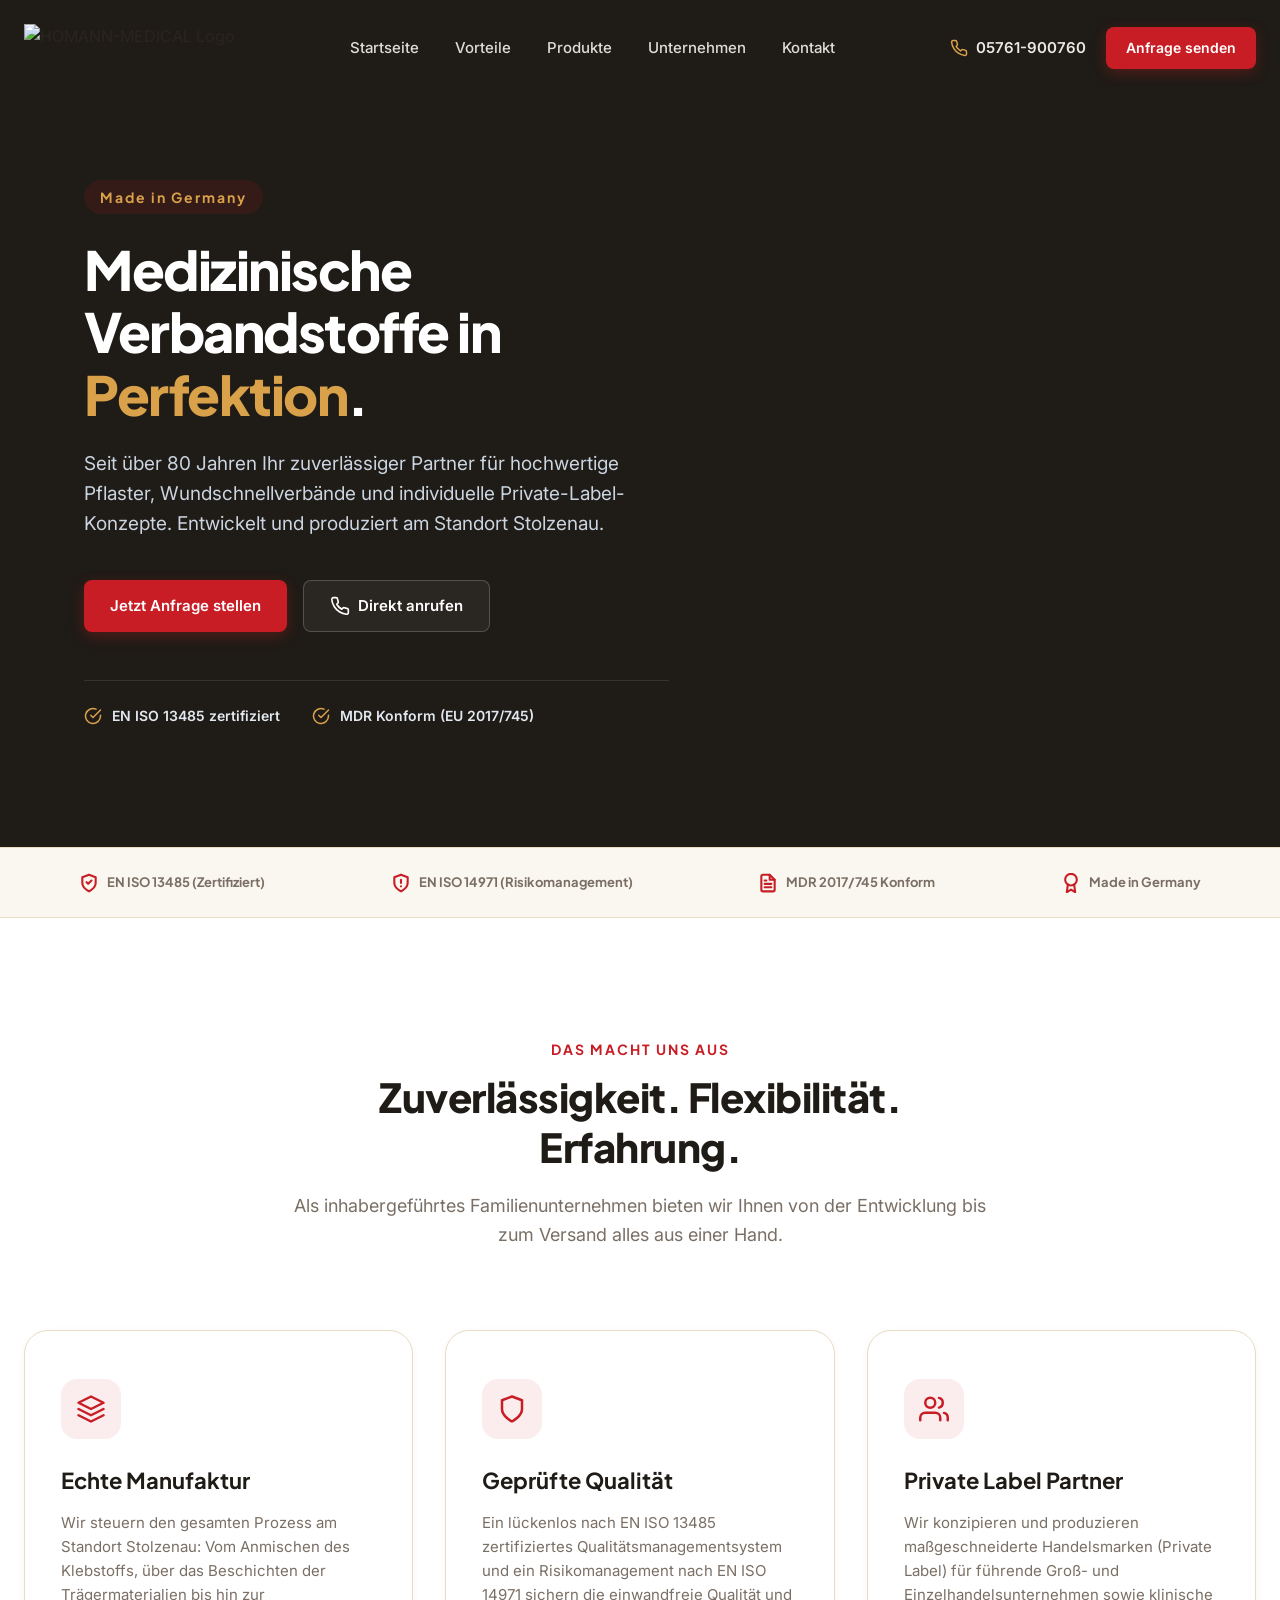
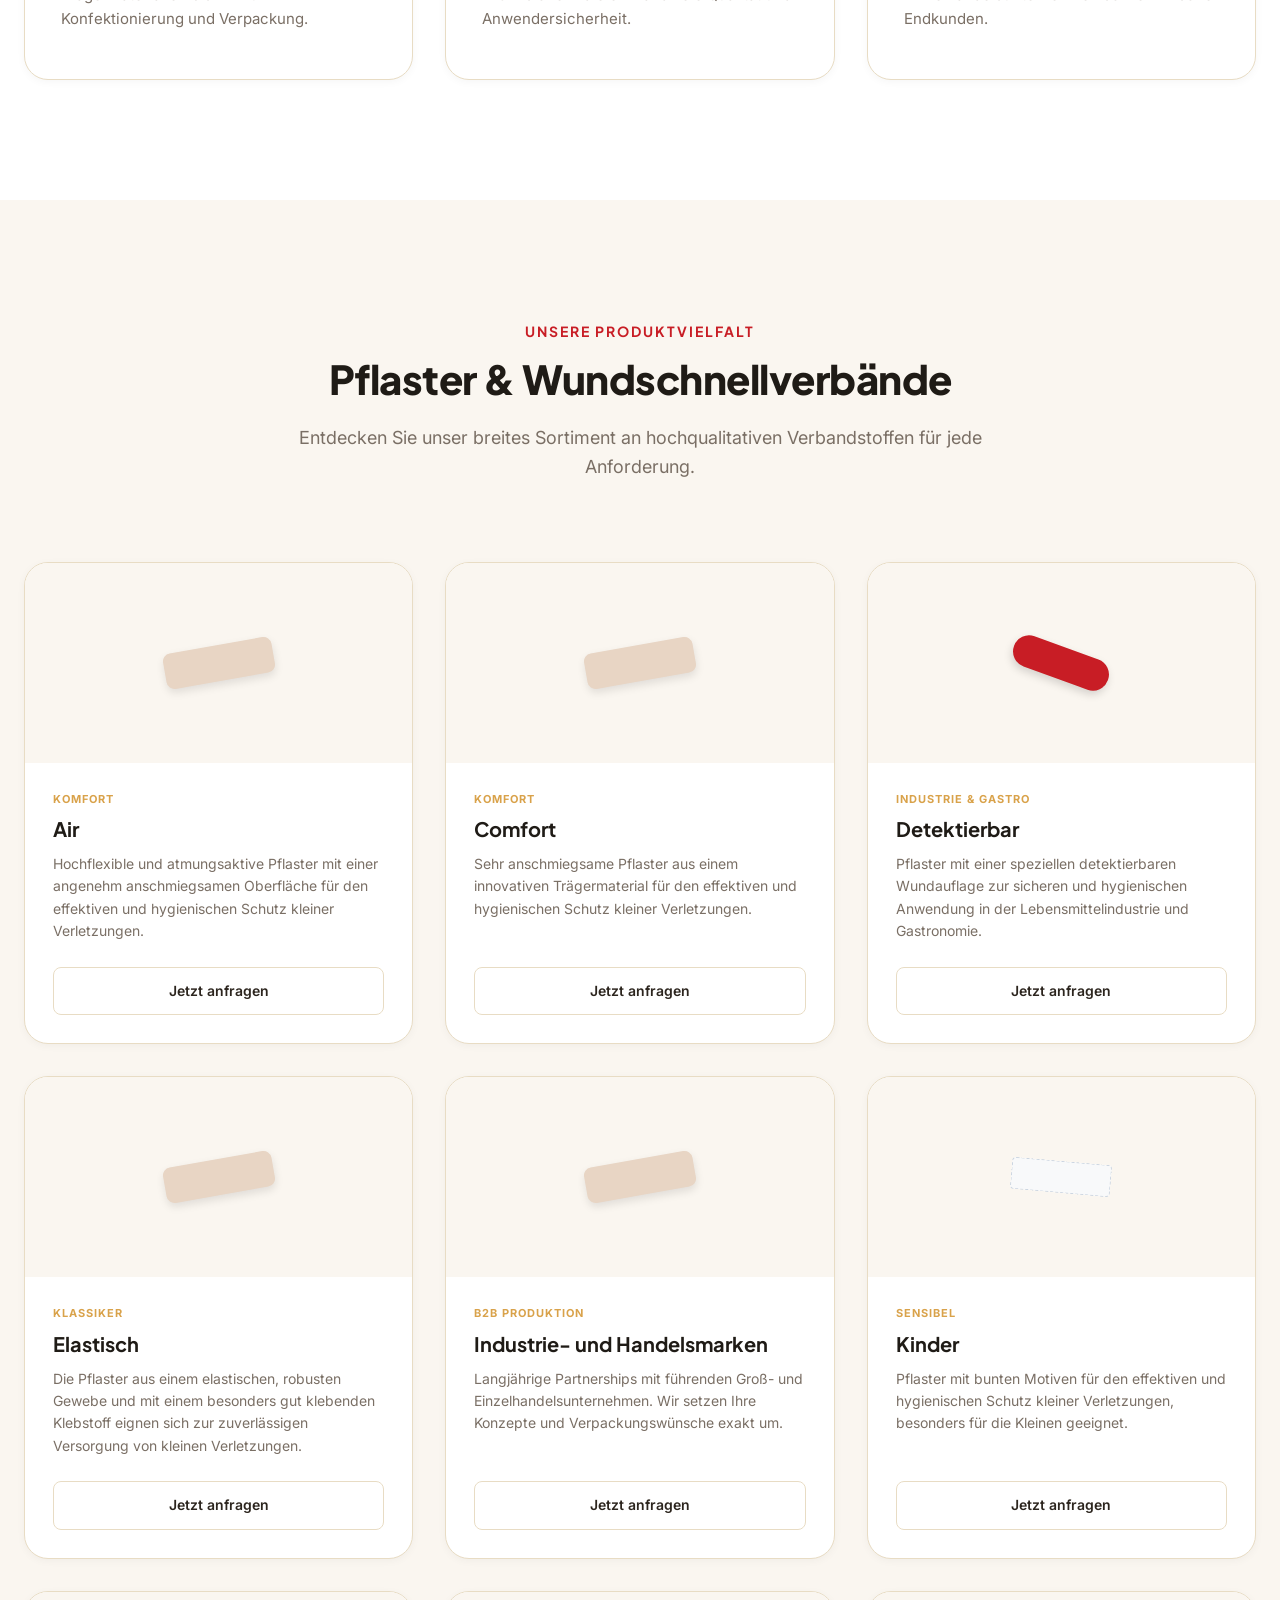
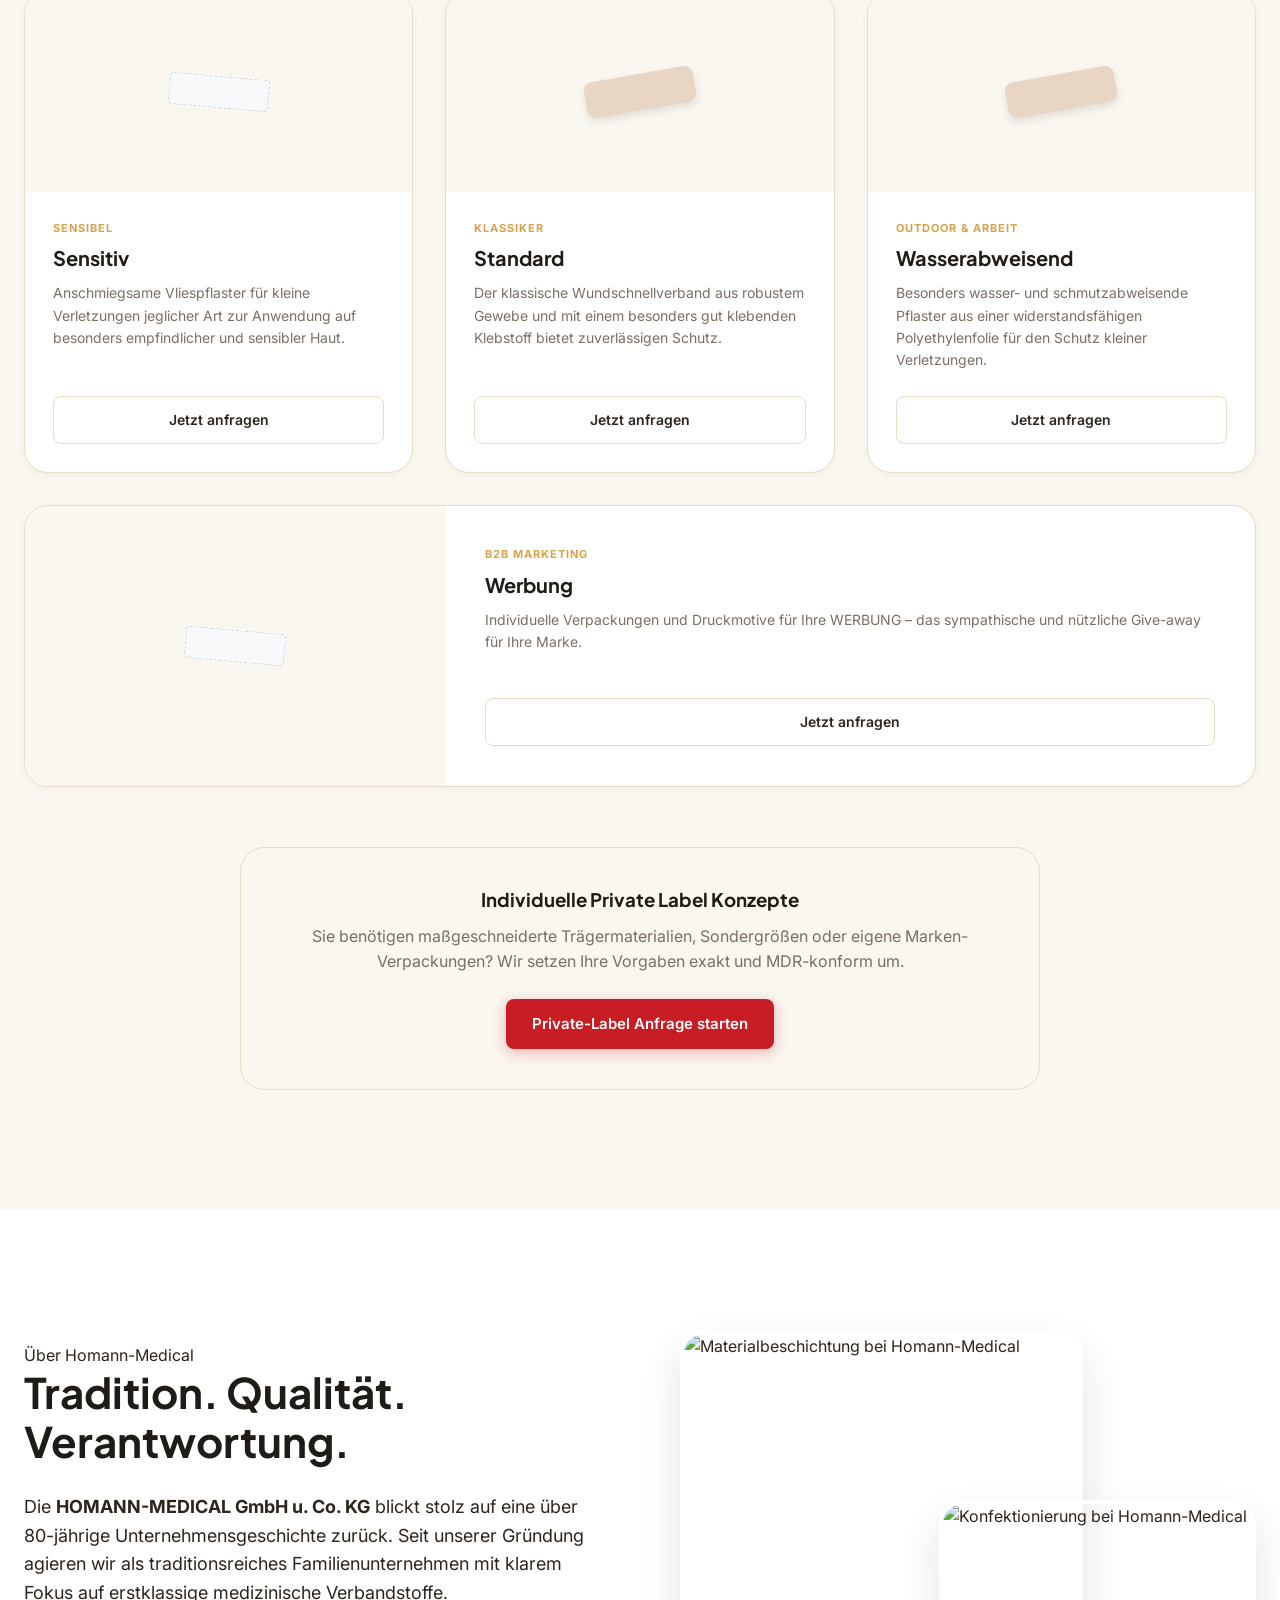
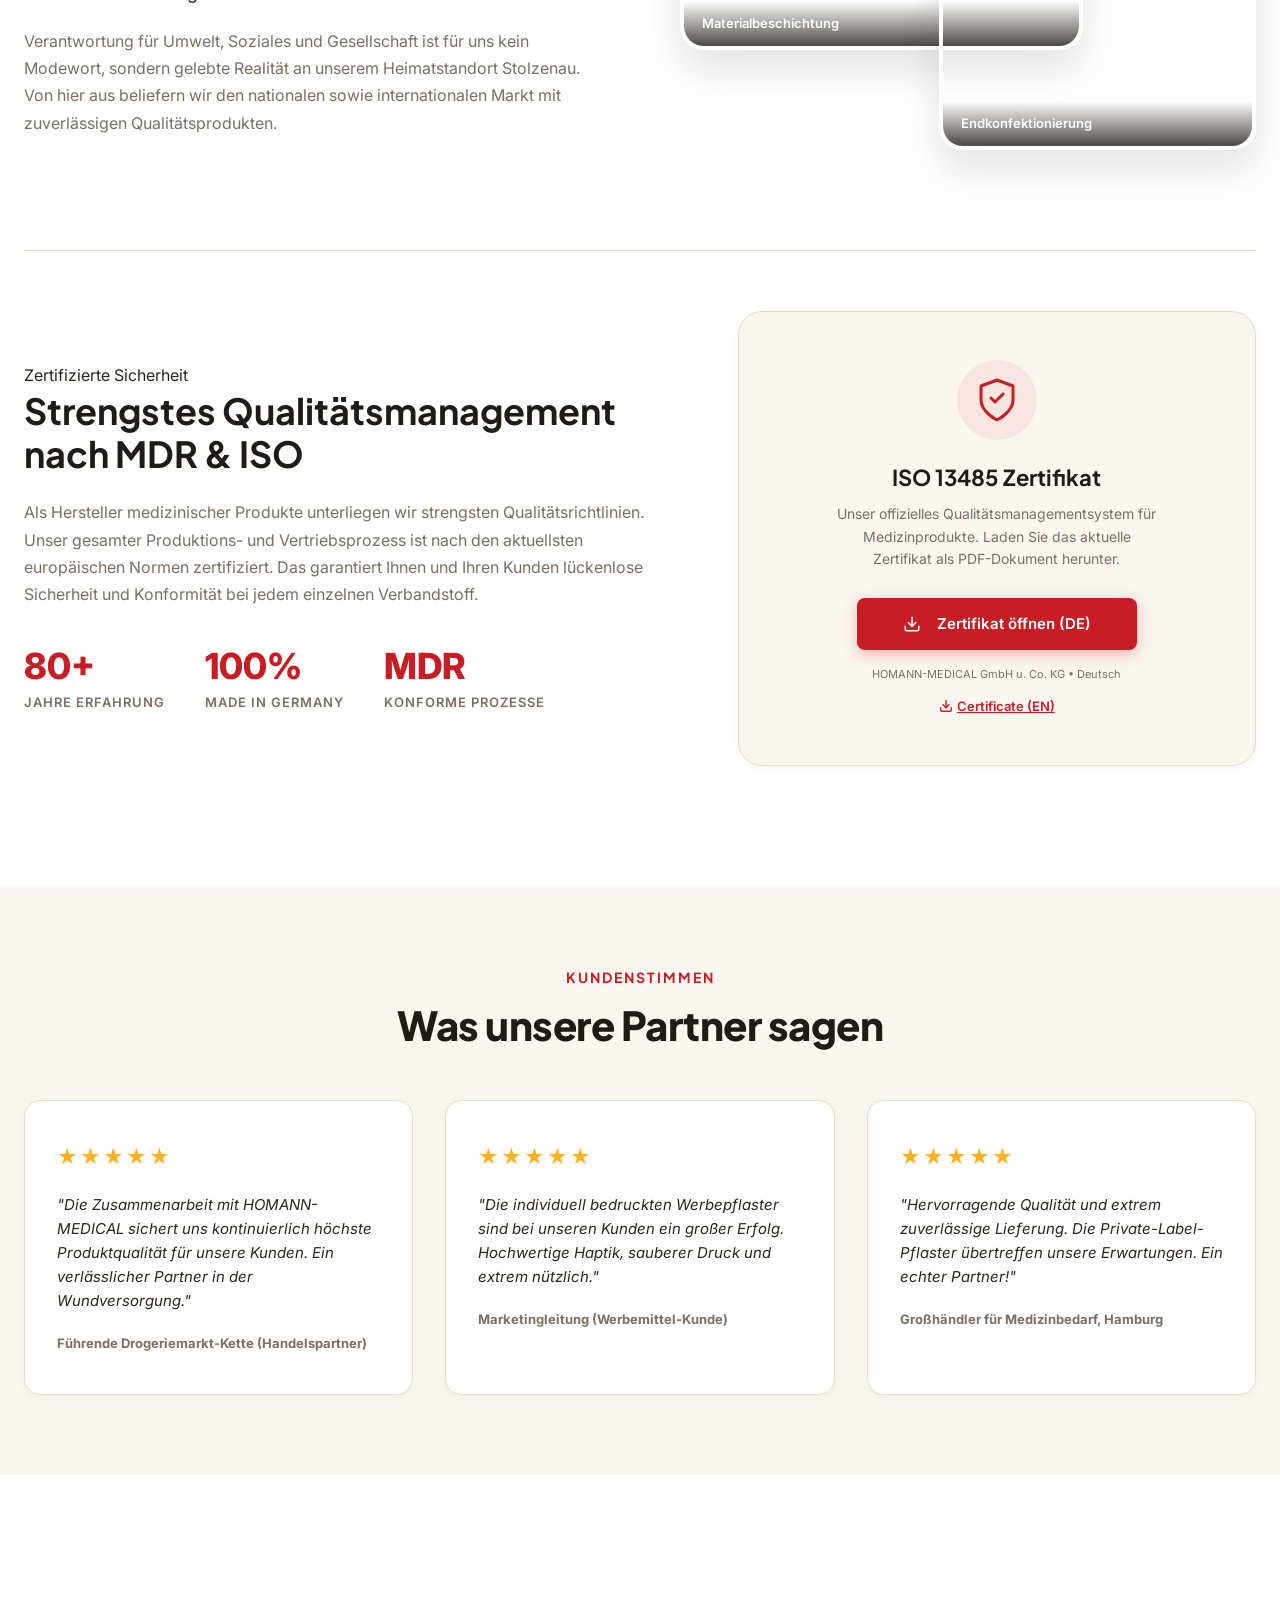
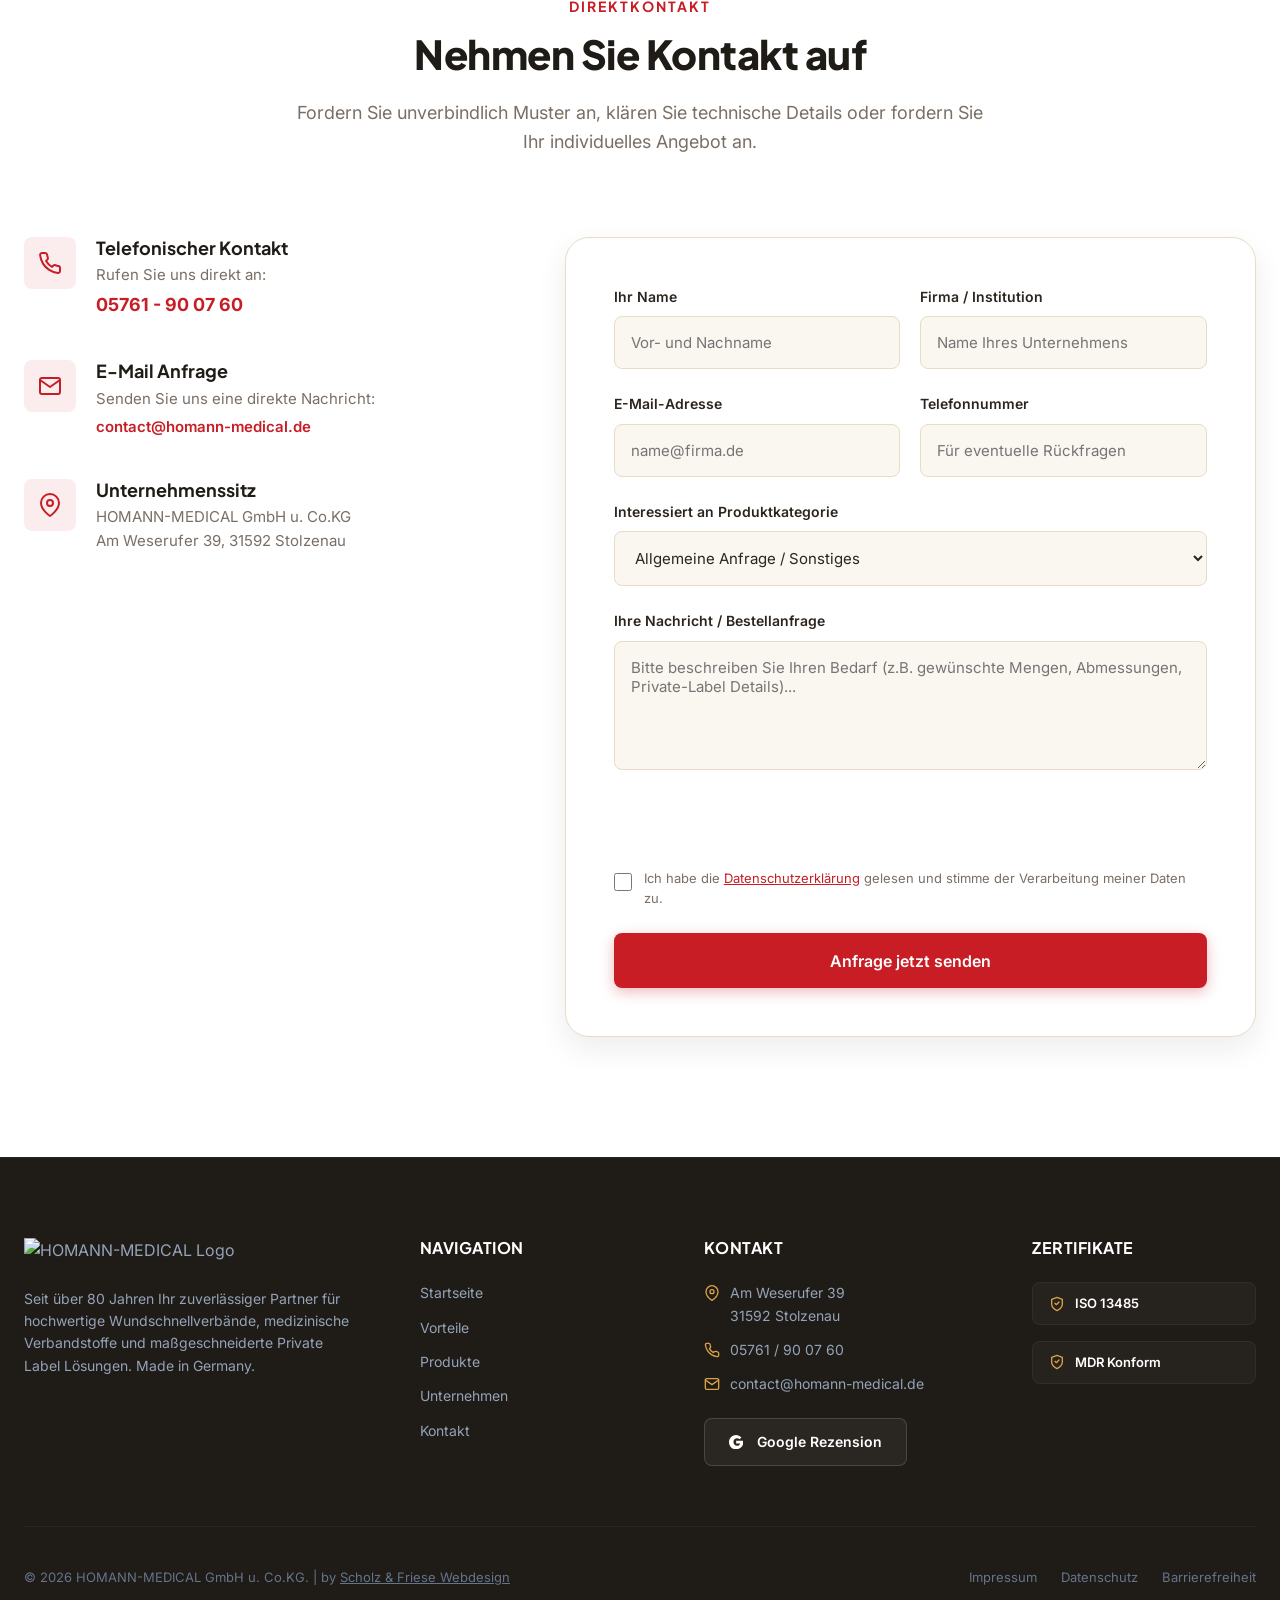
==== index.html @ 785479e6 "feat: update ISO 13485 certificate download links for DE and EN" ====
<!DOCTYPE html>
<html lang="de">
<head>
  <meta charset="UTF-8">
  <meta name="viewport" content="width=device-width, initial-scale=1.0">
  
  <!-- SEO Meta Tags -->
  <title>Homann-Medical | Premium Pflaster-Hersteller &amp; Private Label Lösungen</title>
  <meta name="description" content="HOMANN-MEDICAL ist Ihr zuverlässiger deutscher Partner für hochwertige Wundschnellverbände, Pflaster und medizinische Verbandstoffe. Seit über 80 Jahren Marktführer für Industrie, Handel und Private Label Lösungen. Made in Germany.">
  <meta name="robots" content="index, follow">
  <link rel="canonical" href="https://homan-madical.pages.dev/">
  
  <!-- Open Graph / Facebook -->
  <meta property="og:type" content="website">
  <meta property="og:url" content="https://homan-madical.pages.dev/">
  <meta property="og:title" content="Homann-Medical | Premium Pflaster-Hersteller &amp; Private Label">
  <meta property="og:description" content="Seit über 80 Jahren Ihr deutscher Partner für hochwertige Pflaster, Wundschnellverbände und maßgeschneiderte Private Label Lösungen.">
  <meta property="og:image" content="https://pub-b33108412309406a9a941ddc51e9a5b9.r2.dev/Homan-madical/logo%20(1)_ergebnis.webp">

  <!-- Twitter -->
  <meta name="twitter:card" content="summary_large_image">
  <meta name="twitter:url" content="https://homan-madical.pages.dev/">
  <meta name="twitter:title" content="Homann-Medical | Premium Pflaster-Hersteller &amp; Private Label">
  <meta name="twitter:description" content="Seit über 80 Jahren Ihr deutscher Partner für hochwertige Pflaster, Wundschnellverbände und maßgeschneiderte Private Label Lösungen.">
  <meta name="twitter:image" content="https://pub-b33108412309406a9a941ddc51e9a5b9.r2.dev/Homan-madical/logo%20(1)_ergebnis.webp">

  <!-- Favicon -->
  <link rel="icon" href="https://pub-b33108412309406a9a941ddc51e9a5b9.r2.dev/Homan-madical/logo%20(1)_ergebnis.webp" type="image/webp">
  
  <link rel="stylesheet" href="styles.css">
  <!-- Tracking, SEO & Cookie Banner -->
  <script src="https://autumn-flower-76fa.friese-scholz.workers.dev/embed.js" data-tenant-id="homann-medical-07d6908f" defer></script>
  <!-- Cloudflare Turnstile -->
  <script src="https://challenges.cloudflare.com/turnstile/v0/api.js" async defer></script>
</head>
<body>

  <!-- Sticky Glassmorphism Header -->
  <header class="header" id="header">
    <div class="container header-container">
      <a href="#" class="logo-link">
        <img src="https://pub-b33108412309406a9a941ddc51e9a5b9.r2.dev/Homan-madical/logo%20(1)_ergebnis.webp" alt="HOMANN-MEDICAL Logo" class="logo-img">
      </a>
      
      <nav class="nav">
        <div class="nav-mobile-header">
          <img src="https://pub-b33108412309406a9a941ddc51e9a5b9.r2.dev/Homan-madical/logo%20(1)_ergebnis.webp" alt="HOMANN-MEDICAL Logo" class="nav-mobile-logo">
          <button class="nav-mobile-close" id="nav-mobile-close" aria-label="Menü schließen">
            <svg fill="none" stroke="currentColor" stroke-linecap="round" stroke-linejoin="round" stroke-width="2" viewBox="0 0 24 24" width="24" height="24">
              <line x1="18" y1="6" x2="6" y2="18"/>
              <line x1="6" y1="6" x2="18" y2="18"/>
            </svg>
          </button>
        </div>
        <ul class="nav-list">
          <li><a href="#hero" class="nav-link">Startseite</a></li>
          <li><a href="#strengths" class="nav-link">Vorteile</a></li>
          <li><a href="#products" class="nav-link">Produkte</a></li>
          <li><a href="#company" class="nav-link">Unternehmen</a></li>
          <li><a href="#contact" class="nav-link">Kontakt</a></li>
        </ul>
        <div class="nav-mobile-footer">
          <a href="tel:05761900760" class="nav-mobile-phone">
            <svg fill="none" stroke="currentColor" stroke-linecap="round" stroke-linejoin="round" stroke-width="2" viewBox="0 0 24 24" width="16" height="16">
              <path d="M22 16.92v3a2 2 0 0 1-2.18 2 19.79 19.79 0 0 1-8.63-3.07 19.5 19.5 0 0 1-6-6 19.79 19.79 0 0 1-3.07-8.67A2 2 0 0 1 4.11 2h3a2 2 0 0 1 2 1.72 12.84 12.84 0 0 0 .7 2.81 2 2 0 0 1-.45 2.11L8.09 9.91a16 16 0 0 0 6 6l1.27-1.27a2 2 0 0 1 2.11-.45 12.84 12.84 0 0 0 2.81.7A2 2 0 0 1 22 16.92z"/>
            </svg>
            05761 / 90 07 60
          </a>
          <p class="nav-mobile-copyright">© 2026 Homann-Medical</p>
        </div>
      </nav>
      <div class="nav-overlay" id="nav-overlay"></div>
      
      <div class="header-cta">
        <a href="tel:05761900760" class="phone-link">
          <svg fill="none" stroke="currentColor" stroke-linecap="round" stroke-linejoin="round" stroke-width="2" viewBox="0 0 24 24" width="24" height="24">
            <path d="M22 16.92v3a2 2 0 0 1-2.18 2 19.79 19.79 0 0 1-8.63-3.07 19.5 19.5 0 0 1-6-6 19.79 19.79 0 0 1-3.07-8.67A2 2 0 0 1 4.11 2h3a2 2 0 0 1 2 1.72 12.84 12.84 0 0 0 .7 2.81 2 2 0 0 1-.45 2.11L8.09 9.91a16 16 0 0 0 6 6l1.27-1.27a2 2 0 0 1 2.11-.45 12.84 12.84 0 0 0 2.81.7A2 2 0 0 1 22 16.92z"/>
          </svg>
          05761-900760
        </a>
        <a href="#contact" class="btn btn-primary" style="padding: 10px 20px; font-size: 14px; border-radius: 8px;">Anfrage senden</a>
      </div>
      
      <button class="nav-toggle" id="nav-toggle" aria-label="Menü öffnen">
        <span></span>
        <span></span>
        <span></span>
      </button>
    </div>
  </header>

  <!-- Hero Section -->
  <section class="hero" id="hero">
    <!-- Background Slideshow of Products -->
    <div class="hero-slideshow">
      <div class="slide active" style="background-image: url('https://pub-b33108412309406a9a941ddc51e9a5b9.r2.dev/Homan-madical/standard_ergebnis.webp');"></div>
      <div class="slide" style="background-image: url('https://pub-b33108412309406a9a941ddc51e9a5b9.r2.dev/Homan-madical/air_links_ergebnis.webp');"></div>
      <div class="slide" style="background-image: url('https://pub-b33108412309406a9a941ddc51e9a5b9.r2.dev/Homan-madical/comfort_ergebnis.webp');"></div>
      <div class="slide" style="background-image: url('https://pub-b33108412309406a9a941ddc51e9a5b9.r2.dev/Homan-madical/detektierbar_links_ergebnis.webp');"></div>
      <div class="hero-overlay"></div>
    </div>
    
    <div class="container hero-grid">
      <div class="hero-content reveal">
        <span class="eyebrow">Made in Germany</span>
        <h1>Medizinische Verbandstoffe in <span>Perfektion</span>.</h1>
        <p>Seit über 80 Jahren Ihr zuverlässiger Partner für hochwertige Pflaster, Wundschnellverbände und individuelle Private-Label-Konzepte. Entwickelt und produziert am Standort Stolzenau.</p>
        <div class="hero-ctas">
          <a href="#contact" class="btn btn-primary">Jetzt Anfrage stellen</a>
          <a href="tel:05761900760" class="btn btn-secondary">
            <svg fill="none" stroke="currentColor" stroke-linecap="round" stroke-linejoin="round" stroke-width="2" viewBox="0 0 24 24" width="20" height="20">
              <path d="M22 16.92v3a2 2 0 0 1-2.18 2 19.79 19.79 0 0 1-8.63-3.07 19.5 19.5 0 0 1-6-6 19.79 19.79 0 0 1-3.07-8.67A2 2 0 0 1 4.11 2h3a2 2 0 0 1 2 1.72 12.84 12.84 0 0 0 .7 2.81 2 2 0 0 1-.45 2.11L8.09 9.91a16 16 0 0 0 6 6l1.27-1.27a2 2 0 0 1 2.11-.45 12.84 12.84 0 0 0 2.81.7A2 2 0 0 1 22 16.92z"/>
            </svg>
            Direkt anrufen
          </a>
        </div>
        <div class="hero-trust-indicators">
          <div class="hero-trust-item">
            <svg fill="none" stroke="currentColor" stroke-linecap="round" stroke-linejoin="round" stroke-width="2" viewBox="0 0 24 24" width="18" height="18">
              <path d="M22 11.08V12a10 10 0 1 1-5.93-9.14"/>
              <path d="M22 4L12 14.01l-3-3"/>
            </svg>
            EN ISO 13485 zertifiziert
          </div>
          <div class="hero-trust-item">
            <svg fill="none" stroke="currentColor" stroke-linecap="round" stroke-linejoin="round" stroke-width="2" viewBox="0 0 24 24" width="18" height="18">
              <path d="M22 11.08V12a10 10 0 1 1-5.93-9.14"/>
              <path d="M22 4L12 14.01l-3-3"/>
            </svg>
            MDR Konform (EU 2017/745)
          </div>
        </div>
      </div>
    </div>
  </section>

  <!-- Trust Bar -->
  <section class="trustbar">
    <div class="container trustbar-container">
      <div class="trust-logo">
        <!-- Shield Check Icon -->
        <svg fill="none" stroke="currentColor" stroke-linecap="round" stroke-linejoin="round" stroke-width="2.5" viewBox="0 0 24 24" width="20" height="20">
          <path d="M12 22s8-4 8-10V5l-8-3-8 3v7c0 6 8 10 8 10z"/>
          <path d="m9 11 2 2 4-4"/>
        </svg>
        EN ISO 13485 (Zertifiziert)
      </div>
      <div class="trust-logo">
        <!-- Shield Alert Icon -->
        <svg fill="none" stroke="currentColor" stroke-linecap="round" stroke-linejoin="round" stroke-width="2.5" viewBox="0 0 24 24" width="20" height="20">
          <path d="M12 22s8-4 8-10V5l-8-3-8 3v7c0 6 8 10 8 10z"/>
          <line x1="12" y1="8" x2="12" y2="12"/>
          <line x1="12" y1="16" x2="12.01" y2="16"/>
        </svg>
        EN ISO 14971 (Risikomanagement)
      </div>
      <div class="trust-logo">
        <!-- File Text Icon -->
        <svg fill="none" stroke="currentColor" stroke-linecap="round" stroke-linejoin="round" stroke-width="2.5" viewBox="0 0 24 24" width="20" height="20">
          <path d="M14 2H6a2 2 0 0 0-2 2v16a2 2 0 0 0 2 2h12a2 2 0 0 0 2-2V8z"/>
          <polyline points="14 2 14 8 20 8"/>
          <line x1="16" y1="13" x2="8" y2="13"/>
          <line x1="16" y1="17" x2="8" y2="17"/>
          <polyline points="10 9 9 9 8 9"/>
        </svg>
        MDR 2017/745 Konform
      </div>
      <div class="trust-logo">
        <!-- Award Badge Icon -->
        <svg fill="none" stroke="currentColor" stroke-linecap="round" stroke-linejoin="round" stroke-width="2.5" viewBox="0 0 24 24" width="20" height="20">
          <circle cx="12" cy="8" r="7"/>
          <polyline points="8.21 13.89 7 23 12 20 17 23 15.79 13.88"/>
        </svg>
        Made in Germany
      </div>
    </div>
  </section>

  <!-- Key Strengths Section -->
  <section class="section" id="strengths">
    <div class="container">
      <div class="section-header reveal">
        <span class="eyebrow">Das macht uns aus</span>
        <h2>Zuverlässigkeit. Flexibilität. Erfahrung.</h2>
        <p>Als inhabergeführtes Familienunternehmen bieten wir Ihnen von der Entwicklung bis zum Versand alles aus einer Hand.</p>
      </div>
      
      <div class="strengths-grid">
        <!-- Card 1 -->
        <div class="strength-card reveal">
          <div class="strength-icon">
            <svg fill="none" stroke="currentColor" stroke-linecap="round" stroke-linejoin="round" stroke-width="2" viewBox="0 0 24 24" width="24" height="24">
              <path d="M12 2L2 7l10 5 10-5-10-5zM2 17l10 5 10-5M2 12l10 5 10-5"/>
            </svg>
          </div>
          <h3>Echte Manufaktur</h3>
          <p>Wir steuern den gesamten Prozess am Standort Stolzenau: Vom Anmischen des Klebstoffs, über das Beschichten der Trägermaterialien bis hin zur Konfektionierung und Verpackung.</p>
        </div>
        
        <!-- Card 2 -->
        <div class="strength-card reveal delay-1">
          <div class="strength-icon">
            <svg fill="none" stroke="currentColor" stroke-linecap="round" stroke-linejoin="round" stroke-width="2" viewBox="0 0 24 24" width="24" height="24">
              <path d="M12 22s8-4 8-10V5l-8-3-8 3v7c0 6 8 10 8 10z"/>
            </svg>
          </div>
          <h3>Geprüfte Qualität</h3>
          <p>Ein lückenlos nach EN ISO 13485 zertifiziertes Qualitätsmanagementsystem und ein Risikomanagement nach EN ISO 14971 sichern die einwandfreie Qualität und Anwendersicherheit.</p>
        </div>
        
        <!-- Card 3 -->
        <div class="strength-card reveal delay-2">
          <div class="strength-icon">
            <svg fill="none" stroke="currentColor" stroke-linecap="round" stroke-linejoin="round" stroke-width="2" viewBox="0 0 24 24" width="24" height="24">
              <path d="M17 21v-2a4 4 0 0 0-4-4H5a4 4 0 0 0-4 4v2"/>
              <circle cx="9" cy="7" r="4"/>
              <path d="M23 21v-2a4 4 0 0 0-3-3.87M16 3.13a4 4 0 0 1 0 7.75"/>
            </svg>
          </div>
          <h3>Private Label Partner</h3>
          <p>Wir konzipieren und produzieren maßgeschneiderte Handelsmarken (Private Label) für führende Groß- und Einzelhandelsunternehmen sowie klinische Endkunden.</p>
        </div>
      </div>
    </div>
  </section>

  <!-- Products Catalog Section -->
  <section class="section section-bg-soft" id="products">
    <div class="container">
      <div class="section-header reveal">
        <span class="eyebrow">Unsere Produktvielfalt</span>
        <h2>Pflaster & Wundschnellverbände</h2>
        <p>Entdecken Sie unser breites Sortiment an hochqualitativen Verbandstoffen für jede Anforderung.</p>
      </div>
      
      <div class="products-grid">
        <!-- Product 1: Air -->
        <div class="product-card reveal">
          <div class="product-image-placeholder">
            <img src="https://pub-b33108412309406a9a941ddc51e9a5b9.r2.dev/Homan-madical/air_links_ergebnis.webp" alt="Air Pflaster" onerror="this.style.display='none'; this.nextElementSibling.style.display='block';">
            <div class="plaster-icon-standard" style="display: none;"></div>
          </div>
          <div class="product-info">
            <span class="product-tag">Komfort</span>
            <h3>Air</h3>
            <p>Hochflexible und atmungsaktive Pflaster mit einer angenehm anschmiegsamen Oberfläche für den effektiven und hygienischen Schutz kleiner Verletzungen.</p>
            <a href="#contact" class="btn btn-secondary product-inquiry-btn" data-product="Air">Jetzt anfragen</a>
          </div>
        </div>

        <!-- Product 2: Comfort -->
        <div class="product-card reveal delay-1">
          <div class="product-image-placeholder">
            <img src="https://pub-b33108412309406a9a941ddc51e9a5b9.r2.dev/Homan-madical/comfort_ergebnis.webp" alt="Comfort Pflaster" onerror="this.style.display='none'; this.nextElementSibling.style.display='block';">
            <div class="plaster-icon-standard" style="display: none;"></div>
          </div>
          <div class="product-info">
            <span class="product-tag">Komfort</span>
            <h3>Comfort</h3>
            <p>Sehr anschmiegsame Pflaster aus einem innovativen Trägermaterial für den effektiven und hygienischen Schutz kleiner Verletzungen.</p>
            <a href="#contact" class="btn btn-secondary product-inquiry-btn" data-product="Comfort">Jetzt anfragen</a>
          </div>
        </div>

        <!-- Product 3: Detektierbar -->
        <div class="product-card reveal delay-2">
          <div class="product-image-placeholder">
            <img src="https://pub-b33108412309406a9a941ddc51e9a5b9.r2.dev/Homan-madical/detektierbar_links_ergebnis.webp" alt="Detektierbare Pflaster" onerror="this.style.display='none'; this.nextElementSibling.style.display='block';">
            <div class="plaster-icon-blue" style="display: none;"></div>
          </div>
          <div class="product-info">
            <span class="product-tag">Industrie & Gastro</span>
            <h3>Detektierbar</h3>
            <p>Pflaster mit einer speziellen detektierbaren Wundauflage zur sicheren und hygienischen Anwendung in der Lebensmittelindustrie und Gastronomie.</p>
            <a href="#contact" class="btn btn-secondary product-inquiry-btn" data-product="Detektierbar">Jetzt anfragen</a>
          </div>
        </div>

        <!-- Product 4: Elastisch -->
        <div class="product-card reveal">
          <div class="product-image-placeholder">
            <img src="https://pub-b33108412309406a9a941ddc51e9a5b9.r2.dev/Homan-madical/elastisch_ergebnis.webp" alt="Elastische Pflaster" onerror="this.style.display='none'; this.nextElementSibling.style.display='block';">
            <div class="plaster-icon-standard" style="display: none;"></div>
          </div>
          <div class="product-info">
            <span class="product-tag">Klassiker</span>
            <h3>Elastisch</h3>
            <p>Die Pflaster aus einem elastischen, robusten Gewebe und mit einem besonders gut klebenden Klebstoff eignen sich zur zuverlässigen Versorgung von kleinen Verletzungen.</p>
            <a href="#contact" class="btn btn-secondary product-inquiry-btn" data-product="Elastisch">Jetzt anfragen</a>
          </div>
        </div>

        <!-- Product 5: Industrie- und Handelsmarken -->
        <div class="product-card reveal delay-1">
          <div class="product-image-placeholder">
            <img src="https://pub-b33108412309406a9a941ddc51e9a5b9.r2.dev/Homan-madical/memoplast-sortiment_ergebnis.webp" alt="Industrie- und Handelsmarken" onerror="this.style.display='none'; this.nextElementSibling.style.display='block';">
            <div class="plaster-icon-standard" style="display: none;"></div>
          </div>
          <div class="product-info">
            <span class="product-tag">B2B Produktion</span>
            <h3>Industrie- und Handelsmarken</h3>
            <p>Langjährige Partnerships mit führenden Groß- und Einzelhandelsunternehmen. Wir setzen Ihre Konzepte und Verpackungswünsche exakt um.</p>
            <a href="#contact" class="btn btn-secondary product-inquiry-btn" data-product="Industrie- und Handelsmarken">Jetzt anfragen</a>
          </div>
        </div>

        <!-- Product 6: Kinder -->
        <div class="product-card reveal delay-2">
          <div class="product-image-placeholder">
            <img src="https://pub-b33108412309406a9a941ddc51e9a5b9.r2.dev/Homan-madical/kinder_links_ergebnis.webp" alt="Kinderpflaster" onerror="this.style.display='none'; this.nextElementSibling.style.display='block';">
            <div class="plaster-icon-vlies" style="display: none;"></div>
          </div>
          <div class="product-info">
            <span class="product-tag">Sensibel</span>
            <h3>Kinder</h3>
            <p>Pflaster mit bunten Motiven für den effektiven und hygienischen Schutz kleiner Verletzungen, besonders für die Kleinen geeignet.</p>
            <a href="#contact" class="btn btn-secondary product-inquiry-btn" data-product="Kinder">Jetzt anfragen</a>
          </div>
        </div>

        <!-- Product 7: Sensitiv -->
        <div class="product-card reveal">
          <div class="product-image-placeholder">
            <img src="https://pub-b33108412309406a9a941ddc51e9a5b9.r2.dev/Homan-madical/sensitiv_ergebnis.webp" alt="Sensitiv Vliespflaster" onerror="this.style.display='none'; this.nextElementSibling.style.display='block';">
            <div class="plaster-icon-vlies" style="display: none;"></div>
          </div>
          <div class="product-info">
            <span class="product-tag">Sensibel</span>
            <h3>Sensitiv</h3>
            <p>Anschmiegsame Vliespflaster für kleine Verletzungen jeglicher Art zur Anwendung auf besonders empfindlicher und sensibler Haut.</p>
            <a href="#contact" class="btn btn-secondary product-inquiry-btn" data-product="Sensitiv">Jetzt anfragen</a>
          </div>
        </div>

        <!-- Product 8: Standard -->
        <div class="product-card reveal delay-1">
          <div class="product-image-placeholder">
            <img src="https://pub-b33108412309406a9a941ddc51e9a5b9.r2.dev/Homan-madical/standard_ergebnis.webp" alt="Standard Wundschnellverband" onerror="this.style.display='none'; this.nextElementSibling.style.display='block';">
            <div class="plaster-icon-standard" style="display: none;"></div>
          </div>
          <div class="product-info">
            <span class="product-tag">Klassiker</span>
            <h3>Standard</h3>
            <p>Der klassische Wundschnellverband aus robustem Gewebe und mit einem besonders gut klebenden Klebstoff bietet zuverlässigen Schutz.</p>
            <a href="#contact" class="btn btn-secondary product-inquiry-btn" data-product="Standard">Jetzt anfragen</a>
          </div>
        </div>

        <!-- Product 9: Wasserabweisend -->
        <div class="product-card reveal delay-2">
          <div class="product-image-placeholder">
            <img src="https://pub-b33108412309406a9a941ddc51e9a5b9.r2.dev/Homan-madical/wasserabweisend_ergebnis.webp" alt="Wasserabweisende Pflaster" onerror="this.style.display='none'; this.nextElementSibling.style.display='block';">
            <div class="plaster-icon-standard" style="display: none;"></div>
          </div>
          <div class="product-info">
            <span class="product-tag">Outdoor & Arbeit</span>
            <h3>Wasserabweisend</h3>
            <p>Besonders wasser- und schmutzabweisende Pflaster aus einer widerstandsfähigen Polyethylenfolie für den Schutz kleiner Verletzungen.</p>
            <a href="#contact" class="btn btn-secondary product-inquiry-btn" data-product="Wasserabweisend">Jetzt anfragen</a>
          </div>
        </div>

        <!-- Product 10: Werbung -->
        <div class="product-card reveal product-card-featured">
          <div class="product-image-placeholder">
            <img src="https://pub-b33108412309406a9a941ddc51e9a5b9.r2.dev/Homan-madical/werbung_links_ergebnis.webp" alt="Werbepflaster" onerror="this.style.display='none'; this.nextElementSibling.style.display='block';">
            <div class="plaster-icon-vlies" style="display: none;"></div>
          </div>
          <div class="product-info">
            <span class="product-tag">B2B Marketing</span>
            <h3>Werbung</h3>
            <p>Individuelle Verpackungen und Druckmotive für Ihre WERBUNG – das sympathische und nützliche Give-away für Ihre Marke.</p>
            <a href="#contact" class="btn btn-secondary product-inquiry-btn" data-product="Werbung">Jetzt anfragen</a>
          </div>
        </div>
      </div>
      
      <div class="products-more-cta reveal">
        <h3>Individuelle Private Label Konzepte</h3>
        <p>Sie benötigen maßgeschneiderte Trägermaterialien, Sondergrößen oder eigene Marken-Verpackungen? Wir setzen Ihre Vorgaben exakt und MDR-konform um.</p>
        <a href="#contact" class="btn btn-primary">Private-Label Anfrage starten</a>
      </div>
    </div>
  </section>

  <!-- Redesigned Company & Quality Section (Spacious & Premium) -->
  <section class="section section-company-quality" id="company">
    <div class="container">
      
      <!-- Part 1: Story & Production Gallery -->
      <div class="company-story-row">
        <div class="company-story-text reveal">
          <span class="eyebrow">Über Homann-Medical</span>
          <h2>Tradition. Qualität.<br>Verantwortung.</h2>
          <p class="lead-text">Die <strong>HOMANN-MEDICAL GmbH u. Co. KG</strong> blickt stolz auf eine über 80-jährige Unternehmensgeschichte zurück. Seit unserer Gründung agieren wir als traditionsreiches Familienunternehmen mit klarem Fokus auf erstklassige medizinische Verbandstoffe.</p>
          <p>Verantwortung für Umwelt, Soziales und Gesellschaft ist für uns kein Modewort, sondern gelebte Realität an unserem Heimatstandort Stolzenau. Von hier aus beliefern wir den nationalen sowie internationalen Markt mit zuverlässigen Qualitätsprodukten.</p>
        </div>
        
        <div class="company-story-collage reveal delay-1">
          <div class="collage-container">
            <div class="collage-img img-large">
              <img src="https://pub-b33108412309406a9a941ddc51e9a5b9.r2.dev/Homan-madical/beschichtung2_ergebnis.webp" alt="Materialbeschichtung bei Homann-Medical">
              <span class="collage-caption">Materialbeschichtung</span>
            </div>
            <div class="collage-img img-small">
              <img src="https://pub-b33108412309406a9a941ddc51e9a5b9.r2.dev/Homan-madical/konfektionierung_ergebnis.webp" alt="Konfektionierung bei Homann-Medical">
              <span class="collage-caption">Endkonfektionierung</span>
            </div>
          </div>
        </div>
      </div>
      
      <!-- Part 2: Quality & Certification Showcase -->
      <div class="quality-row">
        <div class="quality-text reveal">
          <span class="eyebrow">Zertifizierte Sicherheit</span>
          <h2>Strengstes Qualitätsmanagement nach MDR & ISO</h2>
          <p>Als Hersteller medizinischer Produkte unterliegen wir strengsten Qualitätsrichtlinien. Unser gesamter Produktions- und Vertriebsprozess ist nach den aktuellsten europäischen Normen zertifiziert. Das garantiert Ihnen und Ihren Kunden lückenlose Sicherheit und Konformität bei jedem einzelnen Verbandstoff.</p>
          
          <div class="company-stats-new">
            <div class="stat-item">
              <span class="stat-num">80+</span>
              <span class="stat-label">Jahre Erfahrung</span>
            </div>
            <div class="stat-item">
              <span class="stat-num">100%</span>
              <span class="stat-label">Made in Germany</span>
            </div>
            <div class="stat-item">
              <span class="stat-num">MDR</span>
              <span class="stat-label">Konforme Prozesse</span>
            </div>
          </div>
        </div>
        
        <div class="quality-certificate-card reveal delay-1">
          <div class="certificate-badge">
            <svg viewBox="0 0 24 24" width="48" height="48" fill="none" stroke="currentColor" stroke-width="1.5" stroke-linecap="round" stroke-linejoin="round">
              <path d="M12 22s8-4 8-10V5l-8-3-8 3v7c0 6 8 10 8 10z"/>
              <path d="m9 11 2 2 4-4"/>
            </svg>
          </div>
          <h3>ISO 13485 Zertifikat</h3>
          <p>Unser offizielles Qualitätsmanagementsystem für Medizinprodukte. Laden Sie das aktuelle Zertifikat als PDF-Dokument herunter.</p>
          <a href="https://pub-b33108412309406a9a941ddc51e9a5b9.r2.dev/Homan-madical/Zertifikate/Q6%20035925%200018%20Rev.%2003_DE_HOMANN-MEDICAL%20GmbH%20u.%20Co.%20KG.pdf" target="_blank" class="btn btn-primary certificate-download-btn">
            <svg viewBox="0 0 24 24" width="18" height="18" fill="none" stroke="currentColor" stroke-width="2" stroke-linecap="round" stroke-linejoin="round" style="margin-right: 8px; vertical-align: middle;">
              <path d="M21 15v4a2 2 0 0 1-2 2H5a2 2 0 0 1-2-2v-4"/>
              <polyline points="7 10 12 15 17 10"/>
              <line x1="12" y1="15" x2="12" y2="3"/>
            </svg>
            Zertifikat öffnen (DE)
          </a>
          <span class="certificate-meta" style="margin-bottom: 8px;">HOMANN-MEDICAL GmbH u. Co. KG • Deutsch</span>
          
          <a href="https://pub-b33108412309406a9a941ddc51e9a5b9.r2.dev/Homan-madical/Zertifikate/Q6%20035925%200018%20Rev.%2003_EN_HOMANN-MEDICAL%20GmbH%20u.%20Co.%20KG.pdf" target="_blank" style="font-size: 13px; color: var(--color-accent-blue); text-decoration: underline; font-weight: 600; display: inline-flex; align-items: center; gap: 4px; margin-top: 4px;">
            <svg viewBox="0 0 24 24" width="14" height="14" fill="none" stroke="currentColor" stroke-width="2.5" stroke-linecap="round" stroke-linejoin="round" style="vertical-align: middle;">
              <path d="M21 15v4a2 2 0 0 1-2 2H5a2 2 0 0 1-2-2v-4"/>
              <polyline points="7 10 12 15 17 10"/>
              <line x1="12" y1="15" x2="12" y2="3"/>
            </svg>
            Certificate (EN)
          </a>
        </div>
      </div>
      
    </div>
  </section>

  <!-- Reviews / Rezensionen Section -->
  <section class="section section-bg-soft" id="reviews" style="padding-top: 80px; padding-bottom: 80px;">
    <div class="container">
      <div class="section-header reveal" style="margin-bottom: 50px;">
        <span class="eyebrow">Kundenstimmen</span>
        <h2>Was unsere Partner sagen</h2>
      </div>
      
      <div class="reviews-grid">
        <div class="review-card reveal">
          <div class="review-stars">★★★★★</div>
          <p class="review-text">"Die Zusammenarbeit mit HOMANN-MEDICAL sichert uns kontinuierlich höchste Produktqualität für unsere Kunden. Ein verlässlicher Partner in der Wundversorgung."</p>
          <div class="review-author">Führende Drogeriemarkt-Kette (Handelspartner)</div>
        </div>
        
        <div class="review-card reveal delay-1">
          <div class="review-stars">★★★★★</div>
          <p class="review-text">"Die individuell bedruckten Werbepflaster sind bei unseren Kunden ein großer Erfolg. Hochwertige Haptik, sauberer Druck und extrem nützlich."</p>
          <div class="review-author">Marketingleitung (Werbemittel-Kunde)</div>
        </div>
        
        <div class="review-card reveal delay-2">
          <div class="review-stars">★★★★★</div>
          <p class="review-text">"Hervorragende Qualität und extrem zuverlässige Lieferung. Die Private-Label-Pflaster übertreffen unsere Erwartungen. Ein echter Partner!"</p>
          <div class="review-author">Großhändler für Medizinbedarf, Hamburg</div>
        </div>
      </div>
    </div>
  </section>

  <!-- Contact & Lead Form Section -->
  <section class="section" id="contact">
    <div class="container">
      <div class="section-header reveal">
        <span class="eyebrow">Direktkontakt</span>
        <h2>Nehmen Sie Kontakt auf</h2>
        <p>Fordern Sie unverbindlich Muster an, klären Sie technische Details oder fordern Sie Ihr individuelles Angebot an.</p>
      </div>
      
      <div class="contact-grid">
        <div class="contact-info reveal">
          
          <div class="contact-method">
            <div class="contact-method-icon">
              <svg fill="none" stroke="currentColor" stroke-linecap="round" stroke-linejoin="round" stroke-width="2" viewBox="0 0 24 24" width="24" height="24">
                <path d="M22 16.92v3a2 2 0 0 1-2.18 2 19.79 19.79 0 0 1-8.63-3.07 19.5 19.5 0 0 1-6-6 19.79 19.79 0 0 1-3.07-8.67A2 2 0 0 1 4.11 2h3a2 2 0 0 1 2 1.72 12.84 12.84 0 0 0 .7 2.81 2 2 0 0 1-.45 2.11L8.09 9.91a16 16 0 0 0 6 6l1.27-1.27a2 2 0 0 1 2.11-.45 12.84 12.84 0 0 0 2.81.7A2 2 0 0 1 22 16.92z"/>
              </svg>
            </div>
            <div class="contact-method-detail">
              <h4>Telefonischer Kontakt</h4>
              <p>Rufen Sie uns direkt an:</p>
              <p style="font-size: 18px; font-weight: 700; color: var(--color-accent-blue); margin-top: 4px;"><a href="tel:05761900760">05761 - 90 07 60</a></p>
            </div>
          </div>

          <div class="contact-method">
            <div class="contact-method-icon">
              <svg fill="none" stroke="currentColor" stroke-linecap="round" stroke-linejoin="round" stroke-width="2" viewBox="0 0 24 24" width="24" height="24">
                <path d="M4 4h16c1.1 0 2 .9 2 2v12c0 1.1-.9 2-2 2H4c-1.1 0-2-.9-2-2V6c0-1.1.9-2 2-2z"/>
                <polyline points="22,6 12,13 2,6"/>
              </svg>
            </div>
            <div class="contact-method-detail">
              <h4>E-Mail Anfrage</h4>
              <p>Senden Sie uns eine direkte Nachricht:</p>
              <p style="font-weight: 600; color: var(--color-accent-blue); margin-top: 4px;"><a href="mailto:contact@homann-medical.de">contact@homann-medical.de</a></p>
            </div>
          </div>

          <div class="contact-method">
            <div class="contact-method-icon">
              <svg fill="none" stroke="currentColor" stroke-linecap="round" stroke-linejoin="round" stroke-width="2" viewBox="0 0 24 24" width="24" height="24">
                <path d="M21 10c0 7-9 13-9 13s-9-6-9-13a9 9 0 0 1 18 0z"/>
                <circle cx="12" cy="10" r="3"/>
              </svg>
            </div>
            <div class="contact-method-detail">
              <h4>Unternehmenssitz</h4>
              <p>HOMANN-MEDICAL GmbH u. Co.KG</p>
              <p>Am Weserufer 39, 31592 Stolzenau</p>
            </div>
          </div>
          
        </div>
        
        <div class="contact-card reveal delay-1">
          <div class="form-success-message" id="form-success">
            Vielen Dank! Ihre Anfrage wurde erfolgreich übermittelt. Wir melden uns umgehend bei Ihnen.
          </div>
          
          <form class="contact-form" id="contact-form">
            <div class="form-row">
              <div class="form-group">
                <label class="form-label" for="contact-name">Ihr Name</label>
                <input class="form-input" type="text" id="contact-name" required placeholder="Vor- und Nachname">
              </div>
              <div class="form-group">
                <label class="form-label" for="contact-company">Firma / Institution</label>
                <input class="form-input" type="text" id="contact-company" required placeholder="Name Ihres Unternehmens">
              </div>
            </div>
            
            <div class="form-row">
              <div class="form-group">
                <label class="form-label" for="contact-email">E-Mail-Adresse</label>
                <input class="form-input" type="email" id="contact-email" required placeholder="name@firma.de">
              </div>
              <div class="form-group">
                <label class="form-label" for="contact-phone">Telefonnummer</label>
                <input class="form-input" type="tel" id="contact-phone" required placeholder="Für eventuelle Rückfragen">
              </div>
            </div>

            <div class="form-group">
              <label class="form-label" for="contact-product">Interessiert an Produktkategorie</label>
              <select class="form-input" id="contact-product">
                <option value="Allgemeine Anfrage">Allgemeine Anfrage / Sonstiges</option>
                <option value="Air">Air (Atmungsaktiv)</option>
                <option value="Comfort">Comfort (Hautnah)</option>
                <option value="Detektierbar">Detektierbar (Lebensmittelindustrie)</option>
                <option value="Elastisch">Elastisch (Gelenk-Versorgung)</option>
                <option value="Industrie- und Handelsmarken">Industrie- und Handelsmarken (Private Label)</option>
                <option value="Kinder">Kinder (Bunte Motive)</option>
                <option value="Sensitiv">Sensitiv (Sanftes Vlies)</option>
                <option value="Standard">Standard (Klassischer Schutz)</option>
                <option value="Wasserabweisend">Wasserabweisend (PE-Folie)</option>
                <option value="Werbung">Werbung (Werbepflaster)</option>
              </select>
            </div>

            <div class="form-group">
              <label class="form-label" for="contact-message">Ihre Nachricht / Bestellanfrage</label>
              <textarea class="form-input" id="contact-message" rows="5" required placeholder="Bitte beschreiben Sie Ihren Bedarf (z.B. gewünschte Mengen, Abmessungen, Private-Label Details)..."></textarea>
            </div>

            <!-- Cloudflare Turnstile Widget -->
            <div class="form-group" style="margin-top: 20px; margin-bottom: 20px; display: flex; justify-content: center;">
              <div class="cf-turnstile" data-sitekey="0x4AAAAAAD4kSKiggMg9Bypz" data-theme="light"></div>
            </div>

            <label class="checkbox-group">
              <input type="checkbox" required>
              <span class="checkbox-label">Ich habe die <a href="javascript:void(0);" id="datenschutz-link">Datenschutzerklärung</a> gelesen und stimme der Verarbeitung meiner Daten zu.</span>
            </label>

            <button type="submit" class="btn btn-primary" style="width: 100%; height: 55px; font-size: 16px;">Anfrage jetzt senden</button>
          </form>
        </div>
      </div>
    </div>
  </section>

  <!-- Footer -->
  <footer class="footer">
    <div class="container">
      <div class="footer-grid">
        <!-- Col 1: About & Logo -->
        <div class="footer-col">
          <img src="https://pub-b33108412309406a9a941ddc51e9a5b9.r2.dev/Homan-madical/logo%20(1)_ergebnis.webp" alt="HOMANN-MEDICAL Logo" class="footer-logo">
          <p class="footer-about">
            Seit über 80 Jahren Ihr zuverlässiger Partner für hochwertige Wundschnellverbände, medizinische Verbandstoffe und maßgeschneiderte Private Label Lösungen. Made in Germany.
          </p>
        </div>
        
        <!-- Col 2: Navigation -->
        <div class="footer-col">
          <h4>Navigation</h4>
          <div class="footer-nav">
            <a href="#hero" class="footer-nav-link">Startseite</a>
            <a href="#strengths" class="footer-nav-link">Vorteile</a>
            <a href="#products" class="footer-nav-link">Produkte</a>
            <a href="#company" class="footer-nav-link">Unternehmen</a>
            <a href="#contact" class="footer-nav-link">Kontakt</a>
          </div>
        </div>
        
        <!-- Col 3: Kontakt & Review -->
        <div class="footer-col">
          <h4>Kontakt</h4>
          <div class="footer-contact">
            <div class="footer-contact-item">
              <svg fill="none" stroke="currentColor" stroke-linecap="round" stroke-linejoin="round" stroke-width="2" viewBox="0 0 24 24" width="16" height="16">
                <path d="M21 10c0 7-9 13-9 13s-9-6-9-13a9 9 0 0 1 18 0z"/>
                <circle cx="12" cy="10" r="3"/>
              </svg>
              <span>Am Weserufer 39<br>31592 Stolzenau</span>
            </div>
            <div class="footer-contact-item">
              <svg fill="none" stroke="currentColor" stroke-linecap="round" stroke-linejoin="round" stroke-width="2" viewBox="0 0 24 24" width="16" height="16">
                <path d="M22 16.92v3a2 2 0 0 1-2.18 2 19.79 19.79 0 0 1-8.63-3.07 19.5 19.5 0 0 1-6-6 19.79 19.79 0 0 1-3.07-8.67A2 2 0 0 1 4.11 2h3a2 2 0 0 1 2 1.72 12.84 12.84 0 0 0 .7 2.81 2 2 0 0 1-.45 2.11L8.09 9.91a16 16 0 0 0 6 6l1.27-1.27a2 2 0 0 1 2.11-.45 12.84 12.84 0 0 0 2.81.7A2 2 0 0 1 22 16.92z"/>
              </svg>
              <a href="tel:05761900760">05761 / 90 07 60</a>
            </div>
            <div class="footer-contact-item">
              <svg fill="none" stroke="currentColor" stroke-linecap="round" stroke-linejoin="round" stroke-width="2" viewBox="0 0 24 24" width="16" height="16">
                <path d="M4 4h16c1.1 0 2 .9 2 2v12c0 1.1-.9 2-2 2H4c-1.1 0-2-.9-2-2V6c0-1.1.9-2 2-2z"/>
                <polyline points="22,6 12,13 2,6"/>
              </svg>
              <a href="mailto:contact@homann-medical.de">contact@homann-medical.de</a>
            </div>
            
            <div style="margin-top: 10px;">
              <a href="https://search.google.com/local/writereview?placeid=ChIJa42qxJiasEcRM7m_PBf1JIc" target="_blank" class="btn btn-secondary google-review-btn" style="padding: 10px 16px; font-size: 13px;">
                <svg viewBox="0 0 24 24" width="14" height="14" fill="currentColor" style="margin-right: 6px; vertical-align: middle;">
                  <path d="M12.24 10.285V14.4h6.887c-.648 2.41-2.519 4.114-5.136 4.114-3.513 0-6.386-2.87-6.386-6.386 0-3.513 2.873-6.386 6.386-6.386 1.616 0 3.078.61 4.2 1.625l3.153-3.153C18.423 1.83 15.54 0 12.24 0 5.48 0 0 5.48 0 12.24s5.48 12.24 12.24 12.24c6.9 0 12.24-5.34 12.24-12.24 0-.83-.075-1.636-.21-2.41H12.24z"/>
                </svg>
                Google Rezension
              </a>
            </div>
          </div>
        </div>
        
        <!-- Col 4: Badges -->
        <div class="footer-col">
          <h4>Zertifikate</h4>
          <div class="footer-badges">
            <div class="footer-badge-item">
              <svg fill="none" stroke="currentColor" stroke-linecap="round" stroke-linejoin="round" stroke-width="2" viewBox="0 0 24 24" width="16" height="16">
                <path d="M12 22s8-4 8-10V5l-8-3-8 3v7c0 6 8 10 8 10z"/>
                <path d="m9 11 2 2 4-4"/>
              </svg>
              <span>ISO 13485</span>
            </div>
            <div class="footer-badge-item">
              <svg fill="none" stroke="currentColor" stroke-linecap="round" stroke-linejoin="round" stroke-width="2" viewBox="0 0 24 24" width="16" height="16">
                <path d="M12 22s8-4 8-10V5l-8-3-8 3v7c0 6 8 10 8 10z"/>
                <path d="m9 11 2 2 4-4"/>
              </svg>
              <span>MDR Konform</span>
            </div>
          </div>
        </div>
      </div>
      
      <div class="footer-bottom">
        <div class="footer-copyright">
          © 2026 HOMANN-MEDICAL GmbH u. Co.KG. | by <a href="https://scholz-friese-webdesign.de/" target="_blank" style="text-decoration: underline; color: #64748B; transition: var(--transition-fast);">Scholz & Friese Webdesign</a>
        </div>
        <div class="footer-legal-links">
          <a class="footer-legal-link" id="impressum-link">Impressum</a>
          <a class="footer-legal-link" id="datenschutz-link-footer">Datenschutz</a>
          <a class="footer-legal-link" id="barrierefreiheit-link-footer">Barrierefreiheit</a>
        </div>
      </div>
    </div>
  </footer>
  <!-- Modal: Impressum -->
  <div class="modal" id="modal-impressum">
    <div class="modal-overlay"></div>
    <div class="modal-content">
      <button class="modal-close" aria-label="Schließen">
        <svg fill="none" stroke="currentColor" stroke-linecap="round" stroke-linejoin="round" stroke-width="2" viewBox="0 0 24 24" width="24" height="24">
          <line x1="18" y1="6" x2="6" y2="18"/>
          <line x1="6" y1="6" x2="18" y2="18"/>
        </svg>
      </button>
      <div class="modal-body">
        <h3>Impressum</h3>
        <h4>HOMANN-MEDICAL GmbH u. Co.KG</h4>
        <p>Am Weserufer 39<br>31592 Stolzenau<br>Deutschland</p>
        <p>Telefon: 05761/900760<br>Fax: 05761/3692<br>E-Mail: contact@homann-medical.de</p>
        
        <h4>Vertretungsberechtigte</h4>
        <p>Klaus Homann, Ulrich Meier</p>
        
        <h4>Registergericht &amp; Handelsregister</h4>
        <p>Walsrode HRA 100257</p>
        
        <h4>Steuernummer &amp; Umsatzsteuer-Identifikationsnummer</h4>
        <p>SteuerNr. 34/201/02501<br>USt.-IdNr. DE 116157260</p>
        
        <h4>Komplementärin</h4>
        <p>Friho-Handels-Gesellschaft mbH<br>31592 Stolzenau, Registergericht Walsrode HRB 100451</p>
      </div>
    </div>
  </div>

  <!-- Modal: Datenschutzerklärung -->
  <div class="modal" id="modal-datenschutz">
    <div class="modal-overlay"></div>
    <div class="modal-content">
      <button class="modal-close" aria-label="Schließen">
        <svg fill="none" stroke="currentColor" stroke-linecap="round" stroke-linejoin="round" stroke-width="2" viewBox="0 0 24 24" width="24" height="24">
          <line x1="18" y1="6" x2="6" y2="18"/>
          <line x1="6" y1="6" x2="18" y2="18"/>
        </svg>
      </button>
      <div class="modal-body">
        <h3>Datenschutzerklärung</h3>
        <h4>1. Datenschutz auf einen Blick</h4>
        <p>Die Betreiber dieser Website nehmen den Schutz Ihrer persönlichen Daten sehr ernst. Wir behandeln Ihre personenbezogenen Daten vertraulich und entsprechend den gesetzlichen Datenschutzvorschriften sowie dieser Datenschutzerklärung. Wenn Sie diese Website benutzen, werden verschiedene personenbezogene Daten erhoben. Personenbezogene Daten sind Daten, mit denen Sie persönlich identifiziert werden können.</p>
        
        <h4>2. Verantwortliche Stelle</h4>
        <p>Die verantwortliche Stelle für die Datenverarbeitung auf dieser Website ist:</p>
        <p>HOMANN-MEDICAL GmbH u. Co.KG<br>Am Weserufer 39<br>31592 Stolzenau<br>Deutschland</p>
        <p>Telefon: 05761/900760<br>E-Mail: contact@homann-medical.de</p>

        <h4>3. Datenerfassung auf unserer Website</h4>
        <h5>Server-Log-Dateien</h5>
        <p>Der Provider der Seiten erhebt und speichert automatisch Informationen in sogenannten Server-Log-Dateien, die Ihr Browser automatisch an uns übermittelt. Dies sind: Browsertyp/Browserversion, verwendetes Betriebssystem, Referrer URL, Hostname des zugreifenden Rechners, Uhrzeit der Serveranfrage und die IP-Adresse. Diese Daten werden nicht mit anderen Datenquellen zusammengeführt. Grundlage für die Datenverarbeitung ist Art. 6 Abs. 1 lit. f DS-GVO, der die Verarbeitung von Daten zur Erfüllung eines Vertrags oder vorvertraglicher Maßnahmen gestattet.</p>

        <h5>Cookies</h5>
        <p>Unsere Internetseiten verwenden teilweise so genannte Cookies. Cookies richten auf Ihrem Rechner keinen Schaden an und enthalten keine Viren. Cookies dienen dazu, unser Angebot nutzerfreundlicher, effektiver und sicherer zu machen. Die meisten der von uns verwendeten Cookies sind so genannte „Session-Cookies“. Sie werden nach Ende Ihres Besuchs automatisch gelöscht. Andere Cookies bleiben auf Ihrem Endgerät gespeichert, bis Sie diese löschen.</p>
        <p>Sie können Ihren Browser so einstellen, dass Sie über das Setzen von Cookies informiert werden und Cookies nur im Einzelfall erlauben, die Annahme von Cookies für bestimmte Fälle oder generell ausschließen sowie das automatische Löschen der Cookies beim Schließen des Browsers aktivieren. Bei der Deaktivierung von Cookies kann die Funktionalität dieser Website eingeschränkt sein.</p>

        <h5>Cloudflare Turnstile (Spam-Schutz)</h5>
        <p>Wir nutzen auf unserer Website den Dienst Cloudflare Turnstile der Cloudflare Inc., 101 Townsend St., San Francisco, CA 94107, USA. Dieser Dienst dient zur Unterscheidung, ob die Eingabe in unserem Kontaktformular durch eine natürliche Person oder missbräuchlich durch maschinelle und automatisierte Verarbeitung erfolgt. Hierbei werden Ihre IP-Adresse sowie gegebenenfalls weitere für Turnstile erforderliche Daten an Cloudflare übertragen. Die Datenverarbeitung erfolgt auf Grundlage von Art. 6 Abs. 1 lit. f DS-GVO aus unserem berechtigten Interesse, unsere Website vor automatisiertem Spam und Angriffen zu schützen.</p>

        <h4>4. Kontaktformular</h4>
        <p>Wenn Sie uns per Kontaktformular Anfragen zukommen lassen, werden Ihre Angaben aus dem Anfrageformular inklusive der von Ihnen dort angegebenen Kontaktdaten zwecks Bearbeitung der Anfrage und für den Fall von Anschlussfragen bei uns gespeichert. Diese Daten werden über unseren technischen Dienstleister (Resend, Inc.) verschlüsselt übertragen. Wir geben diese Daten nicht ohne Ihre Einwilligung an Dritte weiter. Die Verarbeitung dieser Daten erfolgt auf Grundlage von Art. 6 Abs. 1 lit. b DS-GVO, sofern Ihre Anfrage mit der Erfüllung eines Vertrags zusammenhängt oder zur Durchführung vorvertraglicher Maßnahmen erforderlich ist. In allen übrigen Fällen beruht die Verarbeitung auf unserem berechtigten Interesse an der effektiven Bearbeitung der an uns gerichteten Anfragen (Art. 6 Abs. 1 lit. f DS-GVO) oder auf Ihrer Einwilligung (Art. 6 Abs. 1 lit. a DS-GVO), sofern diese abgefragt wurde.</p>

        <h4>5. Google Analytics</h4>
        <p>Diese Website nutzt Funktionen des Webanalysedienstes Google Analytics. Anbieter ist die Google Ireland Limited („Google“), Gordon House, Barrow Street, Dublin 4, Irland. Google Analytics verwendet Cookies, die eine Analyse der Benutzung der Website durch Sie ermöglichen. Die durch den Cookie erzeugten Informationen über Ihre Benutzung dieser Website werden in der Regel an einen Server von Google in den USA übertragen und dort gespeichert.</p>
        <p>Die Speicherung von Google-Analytics-Cookies und die Nutzung dieses Analyse-Tools erfolgen auf Grundlage von Art. 6 Abs. 1 lit. a DS-GVO (Einwilligung). Sie können Ihre Einwilligung jederzeit für die Zukunft widerrufen oder die Erfassung Ihrer Daten verhindern, indem Sie das unter dem folgenden Link verfügbare Browser-Plugin herunterladen und installieren: <a href="https://tools.google.com/dlpage/gaoptout?hl=de" target="_blank" style="color: var(--color-accent-blue); text-decoration: underline;">https://tools.google.com/dlpage/gaoptout</a>.</p>
        <p>Wir haben auf dieser Website die Funktion IP-Anonymisierung aktiviert. Dadurch wird Ihre IP-Adresse von Google innerhalb von Mitgliedstaaten der Europäischen Union oder in anderen Vertragsstaaten des Abkommens über den Europäischen Wirtschaftsraum vor der Übermittlung in die USA gekürzt.</p>

        <h4>6. Google Bewertungen</h4>
        <p>Auf unserer Website ist ein Link und Ikon zur Abgabe und Anzeige von Google-Bewertungen eingebunden. Anbieter ist die Google Ireland Limited. Wenn Sie auf diese Links klicken, werden Sie auf die Server von Google weitergeleitet. Google erfasst dabei Ihre IP-Adresse und speichert diese gegebenenfalls. Die Verlinkung erfolgt auf Grundlage unseres berechtigten Interesses an einer ansprechenden Darstellung unserer Kundenmeinungen und unseres Serviceangebots (Art. 6 Abs. 1 lit. f DS-GVO).</p>

        <h4>7. Ihre Rechte</h4>
        <p>Sie haben jederzeit das Recht auf unentgeltliche Auskunft über Ihre gespeicherten personenbezogenen Daten, deren Herkunft und Empfänger und den Zweck der Datenverarbeitung sowie ein Recht auf Berichtigung, Sperrung oder Löschung dieser Daten. Hierzu sowie zu weiteren Fragen zum Thema Datenschutz können Sie sich jederzeit unter der im Impressum angegebenen Adresse an uns wenden. Des Weiteren steht Ihnen ein Beschwerderecht bei der zuständigen Datenschutz-Aufsichtsbehörde zu.</p>
      </div>
    </div>
  </div>

  <!-- Modal: Barrierefreiheitserklärung -->
  <div class="modal" id="modal-barrierefreiheit">
    <div class="modal-overlay"></div>
    <div class="modal-content">
      <button class="modal-close" aria-label="Schließen">
        <svg fill="none" stroke="currentColor" stroke-linecap="round" stroke-linejoin="round" stroke-width="2" viewBox="0 0 24 24" width="24" height="24">
          <line x1="18" y1="6" x2="6" y2="18"/>
          <line x1="6" y1="6" x2="18" y2="18"/>
        </svg>
      </button>
      <div class="modal-body">
        <h3>Erklärung zur Barrierefreiheit</h3>
        <p><strong>Stand: 18. Juli 2026</strong><br><em>Zuletzt überprüft und aktualisiert am: 18. Juli 2026</em></p>
        
        <p>Die Betreiberin dieser Website (HOMANN-MEDICAL GmbH u. Co.KG, <a href="https://homan-madical.pages.dev">homan-madical.pages.dev</a>) legt großen Wert auf eine möglichst barrierefreie Zugänglichkeit ihrer digitalen Inhalte.</p>
        
        <p>Diese Website wurde unter Berücksichtigung aktueller Standards für digitale Barrierefreiheit gestaltet und wird kontinuierlich weiter optimiert. Rechtsgrundlagen für diese Erklärung sind das jeweilige Landesgleichstellungsgesetz, die Barrierefreie-Informationstechnik-Verordnung (BITV 2.0) sowie das Barrierefreiheitsstärkungsgesetz (BFSG) in Umsetzung des European Accessibility Acts (EAA).</p>

        <h4>1. Vereinbarkeit mit den Anforderungen</h4>
        <p>Diese Website ist weitestgehend mit den Anforderungen der BITV 2.0 sowie der europäischen Norm EN 301 549 (entsprechend WCAG 2.1/2.2 - Konformitätsstufe AA) vereinbar. Die Mehrheit der Funktionen und Inhalte ist bereits barrierefrei zugänglich.</p>

        <h4>2. Noch bestehende Einschränkungen</h4>
        <p>Wir arbeiten stetig an der Verbesserung unseres digitalen Angebots. Einzelne, noch bestehende Einschränkungen betreffen zurzeit:</p>
        <ul>
          <li><strong>PDF-Dokumente:</strong> Das QM-Zertifikat ist als PDF eingebunden und unter Umständen nicht vollständig für Screenreader optimiert. Bei Bedarf stellen wir die Inhalte barrierefrei bereit.</li>
          <li><strong>Bilder-Slideshow:</strong> Die Hintergrund-Slideshow im Hero-Bereich dient rein dekorativen Zwecken. Kontraste und Helligkeitswerte sind softwareseitig abgedunkelt, um optimale Lesbarkeit des Vordergrundtextes sicherzustellen.</li>
        </ul>

        <h4>3. Erstellung dieser Erklärung</h4>
        <p>Diese Erklärung zur Barrierefreiheit wurde am 18. Juli 2026 selbstständig überprüft und aktualisiert.</p>

        <h4>4. Feedback und Kontakt</h4>
        <p>Sollten Ihnen Barrieren auf unserer Website auffallen oder Sie Hinweise zur Verbesserung der Zugänglichkeit haben, freuen wir uns über Ihre Rückmeldung. Bitte wenden Sie sich direkt an uns:</p>
        <div class="contact-method" style="margin-top: 15px; padding: 15px; background-color: var(--color-bg-soft); border-left: 4px solid var(--color-accent-teal); border-radius: 4px; display: block; width: auto;">
          <strong>HOMANN-MEDICAL GmbH u. Co.KG</strong><br>
          Am Weserufer 39, 31592 Stolzenau<br>
          E-Mail: <a href="mailto:contact@homann-medical.de">contact@homann-medical.de</a><br>
          Telefon: <a href="tel:05761900760">05761 - 90 07 60</a>
        </div>

        <h4>5. Durchsetzungsverfahren</h4>
        <p>Falls Sie innerhalb von sechs Wochen keine zufriedenstellende Antwort auf Ihre Anfrage zur Barrierefreiheit erhalten, können Sie sich an die zuständige Durchsetzungsstelle Ihres Bundeslandes wenden:</p>
        <p>
          <strong>Schlichtungsstelle nach dem Behindertengleichstellungsgesetz (BGG)</strong><br>
          Geschäftsstelle der Schlichtungsstelle beim Beauftragten der Bundesregierung für die Belange von Menschen mit Behinderungen<br>
          Mauerstraße 53, 10117 Berlin<br>
          E-Mail: <a href="mailto:info@schlichtungsstelle-bgg.de">info@schlichtungsstelle-bgg.de</a><br>
          Internet: <a href="https://www.schlichtungsstelle-bgg.de" target="_blank" style="color: var(--color-accent-blue); text-decoration: underline;">www.schlichtungsstelle-bgg.de</a>
        </p>
      </div>
    </div>
  </div>

  <script src="app.js"></script>
</body>
</html>
---- styles.css ----
/* 
  =========================================
  HOMANN-MEDICAL Premium Onepager Stylesheet
  Designed by Scholz & Friese UI/UX Team
  =========================================
*/

/* --- 1. Fonts & Imports --- */
@import url('https://fonts.googleapis.com/css2?family=Plus+Jakarta+Sans:wght@300;400;500;600;700;800&family=Inter:wght@300;400;500;600;700&display=swap');

/* --- 2. Design System Tokens (CSS Variables) --- */
:root {
  /* Colors */
  --color-primary-dark: #1F1B16;      /* Premium Dark Charcoal-Bronze */
  --color-primary-light: #2A251F;     /* Lighter Warm Brown-Bronze for cards */
  --color-accent-blue: #C81D25;      /* Medical Crimson Red (Accent) */
  --color-accent-teal: #D9A24A;      /* Warm Gold / Sand Accent */
  --color-accent-teal-hover: #E8B868;/* Warm Gold Hover */
  --color-bg-white: #FFFFFF;
  --color-bg-soft: #FAF6F0;           /* Soft Cream Background */
  --color-text-dark: #2C251E;         /* Warm Dark Text */
  --color-text-muted: #7A6F65;        /* Soft Muted Text */
  --color-text-light: #FAF6F0;
  --color-border: #E8DCC4;            /* Soft Sand-Beige Border */
  --color-success: #C81D25;           /* Crimson Red */
  
  /* Typography */
  --font-headings: 'Plus Jakarta Sans', -apple-system, BlinkMacSystemFont, "Segoe UI", Roboto, sans-serif;
  --font-body: 'Inter', -apple-system, BlinkMacSystemFont, "Segoe UI", Roboto, sans-serif;
  
  /* Spacing */
  --section-padding: 120px;
  --container-max-width: 1280px;
  
  /* Transitions */
  --transition-smooth: all 0.5s cubic-bezier(0.22, 1, 0.36, 1);
  --transition-fast: all 0.25s ease-out;
  
  /* Shadows & Radius */
  --shadow-sm: 0 2px 8px rgba(31, 27, 22, 0.04);
  --shadow-md: 0 12px 30px rgba(31, 27, 22, 0.08);
  --shadow-lg: 0 20px 50px rgba(31, 27, 22, 0.12);
  --shadow-inner: inset 0 2px 4px rgba(31, 27, 22, 0.06);
  --radius-sm: 8px;
  --radius-md: 16px;
  --radius-lg: 24px;
}

/* --- 3. Reset & Base Styles --- */
*, *::before, *::after {
  box-sizing: border-box;
  margin: 0;
  padding: 0;
}

html {
  scroll-behavior: smooth;
  font-size: 16px;
  -webkit-font-smoothing: antialiased;
}

body {
  font-family: var(--font-body);
  background-color: var(--color-bg-white);
  color: var(--color-text-dark);
  line-height: 1.6;
  overflow-x: hidden;
}

h1, h2, h3, h4, h5, h6 {
  font-family: var(--font-headings);
  font-weight: 700;
  line-height: 1.25;
  color: var(--color-primary-dark);
}

a {
  color: inherit;
  text-decoration: none;
  transition: var(--transition-fast);
}

img {
  max-width: 100%;
  height: auto;
  display: block;
}

ul {
  list-style: none;
}

button, input, select, textarea {
  font-family: inherit;
  font-size: inherit;
  color: inherit;
}

/* --- 4. Layout Utilities --- */
.container {
  width: 100%;
  max-width: var(--container-max-width);
  margin-left: auto;
  margin-right: auto;
  padding-left: 24px;
  padding-right: 24px;
}

.section {
  padding-top: var(--section-padding);
  padding-bottom: var(--section-padding);
  position: relative;
}

.section-bg-soft {
  background-color: var(--color-bg-soft);
}

.section-bg-dark {
  background-color: var(--color-primary-dark);
  color: var(--color-text-light);
}

.section-bg-dark h2 {
  color: var(--color-bg-white);
}

.section-header {
  text-align: center;
  max-width: 700px;
  margin: 0 auto 80px auto;
}

.section-header .eyebrow {
  font-family: var(--font-headings);
  font-size: 14px;
  font-weight: 700;
  letter-spacing: 2px;
  text-transform: uppercase;
  color: var(--color-accent-blue);
  margin-bottom: 12px;
  display: block;
}

.section-header h2 {
  font-size: 40px;
  font-weight: 800;
  margin-bottom: 20px;
  letter-spacing: -0.5px;
}

.section-header p {
  color: var(--color-text-muted);
  font-size: 18px;
}

.section-bg-dark .section-header p {
  color: #94A3B8;
}

/* --- 5. Interactive Elements & Buttons --- */
.btn {
  display: inline-flex;
  align-items: center;
  justify-content: center;
  padding: 13px 26px;
  border-radius: var(--radius-sm);
  font-weight: 600;
  font-size: 15px;
  transition: var(--transition-smooth);
  cursor: pointer;
  border: none;
  gap: 8px;
}

.btn-primary {
  background-color: var(--color-accent-blue);
  color: var(--color-bg-white);
  box-shadow: 0 4px 14px rgba(200, 29, 37, 0.3);
}

.btn-primary:hover {
  background-color: #B2181E;
  transform: translateY(-2px);
  box-shadow: 0 6px 20px rgba(200, 29, 37, 0.4);
}

.btn-secondary {
  background-color: transparent;
  color: var(--color-text-dark);
  border: 1px solid var(--color-border);
}

.btn-secondary:hover {
  background-color: var(--color-bg-soft);
  border-color: var(--color-text-dark);
  transform: translateY(-2px);
}

.section-bg-dark .btn-secondary {
  color: var(--color-bg-white);
  border-color: rgba(255, 255, 255, 0.2);
}

.section-bg-dark .btn-secondary:hover {
  background-color: rgba(255, 255, 255, 0.05);
  border-color: var(--color-bg-white);
}

/* --- 6. Sticky Header --- */
.header {
  position: fixed;
  top: 0;
  left: 0;
  width: 100%;
  z-index: 1000;
  transition: var(--transition-smooth);
  padding: 24px 0;
}

.header-container {
  display: flex;
  align-items: center;
  justify-content: space-between;
}

.logo-link {
  display: flex;
  align-items: center;
  gap: 12px;
}

.logo-img {
  height: 48px;
  width: auto;
  object-fit: contain;
  transition: var(--transition-smooth);
}

.header.scrolled .logo-img {
  height: 40px;
}

.nav-list {
  display: flex;
  align-items: center;
  gap: 36px;
}

.nav-link {
  font-weight: 500;
  font-size: 15px;
  color: rgba(255, 255, 255, 0.85);
  position: relative;
  padding: 8px 0;
  transition: var(--transition-smooth);
}

.nav-link:hover {
  color: var(--color-bg-white);
}

.nav-link::after {
  content: '';
  position: absolute;
  bottom: 0;
  left: 0;
  width: 0;
  height: 2px;
  background-color: var(--color-accent-teal);
  transition: var(--transition-fast);
}

.nav-link:hover::after {
  width: 100%;
}

.header-cta {
  display: flex;
  align-items: center;
  gap: 20px;
}

.phone-link {
  display: flex;
  align-items: center;
  gap: 8px;
  font-weight: 600;
  color: rgba(255, 255, 255, 0.9);
  font-size: 15px;
  transition: var(--transition-smooth);
}

.phone-link svg {
  color: var(--color-accent-teal);
  width: 18px;
  height: 18px;
  transition: var(--transition-smooth);
}

.phone-link:hover {
  color: var(--color-bg-white);
}

/* Scrolled state transitions header elements to dark text */
.header.scrolled {
  background-color: rgba(255, 255, 255, 0.9);
  backdrop-filter: blur(16px);
  box-shadow: var(--shadow-sm);
  padding: 16px 0;
  border-bottom: 1px solid rgba(31, 27, 22, 0.05);
}

.header.scrolled .logo-text {
  color: var(--color-primary-dark);
}

.header.scrolled .nav-link {
  color: var(--color-text-muted);
}

.header.scrolled .nav-link:hover {
  color: var(--color-primary-dark);
}

.header.scrolled .nav-link::after {
  background-color: var(--color-accent-blue);
}

.header.scrolled .phone-link {
  color: var(--color-primary-dark);
}

.header.scrolled .phone-link svg {
  color: var(--color-accent-blue);
}

.header.scrolled .phone-link:hover {
  color: var(--color-accent-blue);
}

/* Mobile Nav Toggle */
.nav-toggle {
  display: none;
  background: none;
  border: none;
  cursor: pointer;
  padding: 8px;
  z-index: 1100;
}

.nav-toggle span {
  display: block;
  width: 24px;
  height: 2px;
  background-color: var(--color-primary-dark);
  margin-bottom: 6px;
  transition: var(--transition-fast);
}

.nav-toggle span:last-child {
  margin-bottom: 0;
}

/* Hide mobile-only elements on desktop */
.nav-mobile-header,
.nav-mobile-footer,
.nav-overlay {
  display: none;
}

/* --- 7. Hero Section --- */
.hero {
  position: relative;
  overflow: hidden;
  padding-top: 180px;
  padding-bottom: 120px;
  background-color: var(--color-primary-dark);
}

.hero-slideshow {
  position: absolute;
  top: 0;
  left: 0;
  width: 100%;
  height: 100%;
  z-index: 0;
}

.hero-slideshow .slide {
  position: absolute;
  top: 0;
  left: 0;
  width: 100%;
  height: 100%;
  background-size: cover;
  background-position: center;
  background-attachment: fixed;
  opacity: 0;
  transition: opacity 1.5s ease-in-out;
}

.hero-slideshow .slide.active {
  opacity: 0.5;
}

.hero-overlay {
  position: absolute;
  top: 0;
  left: 0;
  width: 100%;
  height: 100%;
  background: linear-gradient(to right, rgba(31, 27, 22, 0.98) 0%, rgba(31, 27, 22, 0.85) 45%, rgba(31, 27, 22, 0.2) 100%);
  z-index: 1;
}

.hero-grid {
  display: grid;
  grid-template-columns: 1.1fr 0.9fr;
  gap: 60px;
  align-items: center;
  position: relative;
  z-index: 2;
}

.hero-content {
  display: flex;
  flex-direction: column;
  align-items: flex-start;
  text-align: left;
  padding-left: 60px; /* Schiebt die Inhalte/Überschrift etwas nach rechts */
}

.hero-content .eyebrow {
  font-family: var(--font-headings);
  font-size: 14px;
  font-weight: 700;
  letter-spacing: 2px;
  color: var(--color-accent-teal);
  background-color: rgba(200, 29, 37, 0.12);
  padding: 6px 16px;
  border-radius: 100px;
  margin-bottom: 24px;
}

.hero-content h1 {
  font-size: 54px;
  font-weight: 800;
  line-height: 1.15;
  letter-spacing: -1.5px;
  margin-bottom: 24px;
  color: var(--color-bg-white);
}

.hero-content h1 span {
  color: var(--color-accent-teal);
}

.hero-content p {
  font-size: 19px;
  color: #CBD5E1;
  line-height: 1.6;
  margin-bottom: 40px;
}

.hero-ctas {
  display: flex;
  gap: 16px;
  margin-bottom: 48px;
}

.hero .btn-secondary {
  background-color: rgba(255, 255, 255, 0.05);
  color: var(--color-bg-white);
  border: 1px solid rgba(255, 255, 255, 0.2);
}

.hero .btn-secondary:hover {
  background-color: rgba(255, 255, 255, 0.1);
  border-color: var(--color-bg-white);
}

.hero-trust-indicators {
  display: flex;
  gap: 32px;
  border-top: 1px solid rgba(255, 255, 255, 0.1);
  padding-top: 24px;
  width: 100%;
}

.hero-trust-item {
  display: flex;
  align-items: center;
  gap: 10px;
  font-size: 14px;
  font-weight: 600;
  color: #E2E8F0;
}

.hero-trust-item svg {
  color: var(--color-accent-teal);
  flex-shrink: 0;
  width: 18px;
  height: 18px;
}



/* --- 8. Trust Bar Section --- */
.trustbar {
  padding: 24px 0;
  background-color: var(--color-bg-soft);
  border-top: 1px solid var(--color-border);
  border-bottom: 1px solid var(--color-border);
}

.trustbar-container {
  display: flex;
  justify-content: space-around;
  align-items: center;
  flex-wrap: wrap;
  gap: 16px;
}

.trust-logo {
  display: flex;
  align-items: center;
  gap: 8px;
  font-family: var(--font-headings);
  font-weight: 700;
  font-size: 13px;
  color: var(--color-text-muted);
}

.trust-logo svg {
  color: var(--color-accent-blue);
  width: 20px;
  height: 20px;
}

/* --- 9. Key Strengths Section --- */
.strengths-grid {
  display: grid;
  grid-template-columns: repeat(3, 1fr);
  gap: 32px;
}

.strength-card {
  background-color: var(--color-bg-white);
  padding: 48px 36px;
  border-radius: var(--radius-lg);
  box-shadow: var(--shadow-sm);
  border: 1px solid var(--color-border);
  transition: var(--transition-smooth);
  display: flex;
  flex-direction: column;
  align-items: flex-start;
}

.strength-card:hover {
  transform: translateY(-6px);
  box-shadow: var(--shadow-md);
  border-color: rgba(200, 29, 37, 0.2);
}

.strength-icon {
  width: 60px;
  height: 60px;
  background-color: rgba(200, 29, 37, 0.08);
  border-radius: var(--radius-md);
  display: flex;
  align-items: center;
  justify-content: center;
  color: var(--color-accent-blue);
  margin-bottom: 28px;
}

.strength-icon svg {
  width: 30px;
  height: 30px;
}

.strength-card h3 {
  font-size: 22px;
  margin-bottom: 16px;
}

.strength-card p {
  color: var(--color-text-muted);
  font-size: 15px;
  line-height: 1.6;
}

/* --- 10. Products Catalog Section --- */
.products-grid {
  display: grid;
  grid-template-columns: repeat(auto-fill, minmax(360px, 1fr));
  gap: 32px;
  margin-bottom: 60px;
}

.product-card {
  background-color: var(--color-bg-white);
  border-radius: var(--radius-lg);
  overflow: hidden;
  box-shadow: var(--shadow-sm);
  border: 1px solid var(--color-border);
  transition: var(--transition-smooth);
  display: flex;
  flex-direction: column;
}

.product-card:hover {
  transform: translateY(-6px);
  box-shadow: var(--shadow-md);
  border-color: rgba(200, 29, 37, 0.2);
}

.product-image-placeholder {
  height: 200px;
  background-color: var(--color-bg-soft);
  position: relative;
  overflow: hidden;
  display: flex;
  align-items: center;
  justify-content: center;
}

.product-image-placeholder svg {
  color: rgba(31, 27, 22, 0.08);
  width: 80px;
  height: 80px;
}

/* Custom plaster visuals in cards */
.plaster-icon-blue {
  width: 100px;
  height: 32px;
  background-color: #C81D25;
  border-radius: 16px;
  transform: rotate(20deg);
  box-shadow: 0 4px 8px rgba(0,0,0,0.15);
}

.plaster-icon-standard {
  width: 110px;
  height: 36px;
  background-color: #E8D5C4;
  border-radius: 8px;
  transform: rotate(-10deg);
  box-shadow: 0 4px 8px rgba(0,0,0,0.1);
}

.plaster-icon-vlies {
  width: 100px;
  height: 32px;
  background-color: #F8F9FA;
  border: 1px dashed #CBD5E1;
  border-radius: 4px;
  transform: rotate(5deg);
}

.product-info {
  padding: 28px;
  display: flex;
  flex-direction: column;
  flex-grow: 1;
}

.product-tag {
  font-size: 11px;
  font-weight: 700;
  text-transform: uppercase;
  color: var(--color-accent-teal);
  letter-spacing: 1px;
  margin-bottom: 8px;
}

.product-info h3 {
  font-size: 20px;
  margin-bottom: 12px;
}

.product-info p {
  color: var(--color-text-muted);
  font-size: 14px;
  line-height: 1.6;
  margin-bottom: 24px;
  flex-grow: 1;
}

.product-card .btn {
  width: 100%;
  padding: 12px;
  font-size: 14px;
}

.products-more-cta {
  text-align: center;
  background-color: var(--color-bg-soft);
  border: 1px solid var(--color-border);
  padding: 40px;
  border-radius: var(--radius-lg);
  max-width: 800px;
  margin: 40px auto 0 auto;
}

.products-more-cta h3 {
  margin-bottom: 12px;
}

.products-more-cta p {
  color: var(--color-text-muted);
  margin-bottom: 24px;
}

/* --- 11. Redesigned Company & Quality Section --- */
.section-company-quality {
  background-color: var(--color-bg-white);
  padding: 120px 0;
}

.company-story-row {
  display: grid;
  grid-template-columns: 1fr 1fr;
  gap: 80px;
  align-items: center;
  margin-bottom: 100px;
}

.company-story-text h2 {
  font-size: 42px;
  line-height: 1.15;
  margin-bottom: 28px;
  color: var(--color-primary-dark);
}

.company-story-text .lead-text {
  font-size: 18px;
  line-height: 1.6;
  color: var(--color-text-dark);
  margin-bottom: 20px;
}

.company-story-text p {
  color: var(--color-text-muted);
  line-height: 1.7;
}

/* Image Collage */
.collage-container {
  position: relative;
  height: 420px;
  width: 100%;
}

.collage-img {
  position: absolute;
  border-radius: var(--radius-lg);
  overflow: hidden;
  box-shadow: 0 20px 40px rgba(31, 27, 22, 0.12);
  border: 4px solid var(--color-bg-white);
  transition: var(--transition-smooth);
}

.collage-img img {
  width: 100%;
  height: 100%;
  object-fit: cover;
  display: block;
}

.collage-img:hover {
  transform: translateY(-8px) scale(1.02);
  z-index: 10;
  box-shadow: 0 30px 60px rgba(31, 27, 22, 0.2);
}

.img-large {
  width: 70%;
  height: 320px;
  top: 0;
  left: 0;
  z-index: 1;
}

.img-small {
  width: 55%;
  height: 250px;
  bottom: 0;
  right: 0;
  z-index: 2;
}

.collage-caption {
  position: absolute;
  bottom: 0;
  left: 0;
  width: 100%;
  background: linear-gradient(to top, rgba(31, 27, 22, 0.8) 0%, rgba(31, 27, 22, 0) 100%);
  color: var(--color-bg-white);
  padding: 12px 18px;
  font-size: 13px;
  font-weight: 600;
}

/* Quality & Certification Row */
.quality-row {
  display: grid;
  grid-template-columns: 1.1fr 0.9fr;
  gap: 80px;
  align-items: center;
  padding-top: 60px;
  border-top: 1px solid var(--color-border);
}

.quality-text h2 {
  font-size: 36px;
  line-height: 1.2;
  margin-bottom: 24px;
  color: var(--color-primary-dark);
}

.quality-text p {
  color: var(--color-text-muted);
  line-height: 1.7;
  margin-bottom: 40px;
}

/* New stats items layout */
.company-stats-new {
  display: flex;
  gap: 40px;
}

.stat-item {
  display: flex;
  flex-direction: column;
}

.stat-item .stat-num {
  font-size: 36px;
  font-weight: 800;
  color: var(--color-accent-blue);
  line-height: 1;
  margin-bottom: 8px;
}

.stat-item .stat-label {
  font-size: 13px;
  font-weight: 600;
  color: var(--color-text-muted);
  text-transform: uppercase;
  letter-spacing: 1px;
}

/* Certificate Card */
.quality-certificate-card {
  background-color: var(--color-bg-soft);
  border: 1px solid var(--color-border);
  border-radius: var(--radius-lg);
  padding: 48px;
  text-align: center;
  box-shadow: var(--shadow-sm);
  transition: var(--transition-smooth);
  display: flex;
  flex-direction: column;
  align-items: center;
}

.quality-certificate-card:hover {
  transform: translateY(-6px);
  box-shadow: var(--shadow-md);
  border-color: rgba(200, 29, 37, 0.2);
}

.certificate-badge {
  width: 80px;
  height: 80px;
  border-radius: 50%;
  background-color: rgba(200, 29, 37, 0.08);
  color: var(--color-accent-blue);
  display: flex;
  align-items: center;
  justify-content: center;
  margin-bottom: 24px;
}

.quality-certificate-card h3 {
  font-size: 22px;
  color: var(--color-primary-dark);
  margin-bottom: 12px;
}

.quality-certificate-card p {
  font-size: 14px;
  color: var(--color-text-muted);
  line-height: 1.6;
  margin-bottom: 28px;
  max-width: 320px;
}

.certificate-download-btn {
  width: 100%;
  max-width: 280px;
  height: 52px;
  display: flex;
  align-items: center;
  justify-content: center;
  font-weight: 600;
}

.certificate-meta {
  font-size: 11px;
  color: var(--color-text-muted);
  margin-top: 16px;
  display: block;
}

/* --- 12. Contact / Inquiry Section --- */
.contact-grid {
  display: grid;
  grid-template-columns: 0.8fr 1.2fr;
  gap: 80px;
  align-items: flex-start;
}

.contact-info {
  display: flex;
  flex-direction: column;
  gap: 40px;
}

.contact-method {
  display: flex;
  gap: 20px;
}

.contact-method-icon {
  width: 52px;
  height: 52px;
  background-color: rgba(200, 29, 37, 0.08);
  border-radius: var(--radius-sm);
  display: flex;
  align-items: center;
  justify-content: center;
  color: var(--color-accent-blue);
  flex-shrink: 0;
}

.contact-method-icon svg {
  width: 24px;
  height: 24px;
}

.contact-method-detail h4 {
  font-size: 18px;
  margin-bottom: 4px;
}

.contact-method-detail p {
  color: var(--color-text-muted);
  font-size: 15px;
}

.contact-method-detail a:hover {
  color: var(--color-accent-blue);
}

.contact-card {
  background: var(--color-bg-white);
  border-radius: var(--radius-lg);
  padding: 48px;
  box-shadow: var(--shadow-md);
  border: 1px solid var(--color-border);
}

.contact-form {
  display: flex;
  flex-direction: column;
  gap: 24px;
}

.form-group {
  position: relative;
  display: flex;
  flex-direction: column;
}

.form-label {
  font-weight: 600;
  font-size: 14px;
  color: var(--color-text-dark);
  margin-bottom: 8px;
}

.form-input {
  padding: 16px;
  border-radius: var(--radius-sm);
  border: 1px solid var(--color-border);
  background-color: var(--color-bg-soft);
  transition: var(--transition-fast);
  outline: none;
  font-size: 15px;
}

.form-input:focus {
  border-color: var(--color-accent-blue);
  background-color: var(--color-bg-white);
  box-shadow: 0 0 0 4px rgba(200, 29, 37, 0.1);
}

.form-row {
  display: grid;
  grid-template-columns: 1fr 1fr;
  gap: 20px;
}

.checkbox-group {
  display: flex;
  align-items: flex-start;
  gap: 12px;
  cursor: pointer;
  margin-top: 10px;
}

.checkbox-group input {
  margin-top: 5px;
  width: 18px;
  height: 18px;
  cursor: pointer;
}

.checkbox-label {
  font-size: 13px;
  color: var(--color-text-muted);
}

.checkbox-label a {
  color: var(--color-accent-blue);
  text-decoration: underline;
}

.form-success-message {
  display: none;
  background-color: rgba(200, 29, 37, 0.1);
  color: #8B0000;
  padding: 16px;
  border-radius: var(--radius-sm);
  border: 1px solid rgba(200, 29, 37, 0.2);
  margin-bottom: 20px;
  font-weight: 500;
  text-align: center;
}

/* --- 13. Footer Section --- */
.footer {
  padding: 80px 0 40px;
  background-color: var(--color-primary-dark);
  color: #94A3B8;
  border-top: 1px solid rgba(255, 255, 255, 0.05);
}

.footer-grid {
  display: grid;
  grid-template-columns: 1.5fr 1fr 1.2fr 1fr;
  gap: 60px;
  margin-bottom: 60px;
}

.footer-col {
  display: flex;
  flex-direction: column;
  gap: 24px;
}

.footer-col h4 {
  color: var(--color-bg-white);
  font-size: 16px;
  font-weight: 700;
  letter-spacing: 0.5px;
  margin: 0;
  text-transform: uppercase;
}

.footer-about {
  font-size: 14px;
  line-height: 1.6;
  color: #94A3B8;
}

.footer-logo {
  max-height: 48px;
  width: auto;
  align-self: flex-start;
  object-fit: contain;
}

.footer-nav {
  display: flex;
  flex-direction: column;
  gap: 12px;
}

.footer-nav-link {
  color: #94A3B8;
  font-size: 14px;
  text-decoration: none;
  transition: var(--transition-fast);
}

.footer-nav-link:hover {
  color: var(--color-bg-white);
}

.footer-contact {
  display: flex;
  flex-direction: column;
  gap: 12px;
  font-size: 14px;
  line-height: 1.6;
}

.footer-contact-item {
  display: flex;
  align-items: flex-start;
  gap: 10px;
}

.footer-contact-item svg {
  color: var(--color-accent-teal);
  flex-shrink: 0;
  margin-top: 3px;
}

.footer-contact-item a {
  color: #94A3B8;
  text-decoration: none;
  transition: var(--transition-fast);
}

.footer-contact-item a:hover {
  color: var(--color-bg-white);
}

.footer-badges {
  display: flex;
  flex-direction: column;
  gap: 16px;
}

.footer-badge-item {
  display: flex;
  align-items: center;
  gap: 10px;
  font-size: 13px;
  font-weight: 600;
  color: var(--color-bg-white);
  background-color: rgba(255, 255, 255, 0.03);
  padding: 10px 16px;
  border-radius: var(--radius-sm);
  border: 1px solid rgba(255, 255, 255, 0.05);
}

.footer-badge-item svg {
  color: var(--color-accent-teal);
  flex-shrink: 0;
}

.footer-bottom {
  display: flex;
  justify-content: space-between;
  align-items: center;
  border-top: 1px solid rgba(255, 255, 255, 0.05);
  padding-top: 40px;
  flex-wrap: wrap;
  gap: 20px;
}

.footer-copyright {
  font-size: 13px;
  color: #64748B;
}

.footer-copyright a {
  color: #64748B;
  transition: var(--transition-fast);
}

.footer-copyright a:hover {
  color: var(--color-bg-white) !important;
}

.footer-legal-links {
  display: flex;
  gap: 24px;
}

.footer-legal-link {
  color: #64748B;
  font-size: 13px;
  cursor: pointer;
  transition: var(--transition-fast);
}

.footer-legal-link:hover {
  color: var(--color-bg-white);
}

/* --- 14. Accessible Modals (GDPR & Legal) --- */
.modal {
  position: fixed;
  top: 0;
  left: 0;
  width: 100%;
  height: 100%;
  z-index: 2000;
  display: flex;
  align-items: center;
  justify-content: center;
  opacity: 0;
  pointer-events: none;
  transition: opacity 0.4s cubic-bezier(0.22, 1, 0.36, 1);
}

.modal.active {
  opacity: 1;
  pointer-events: auto;
}

.modal-overlay {
  position: absolute;
  top: 0;
  left: 0;
  width: 100%;
  height: 100%;
  background-color: rgba(31, 27, 22, 0.6);
  backdrop-filter: blur(8px);
}

.modal-content {
  position: relative;
  background-color: var(--color-bg-white);
  border-radius: var(--radius-lg);
  width: 90%;
  max-width: 800px;
  max-height: 80%;
  overflow-y: auto;
  padding: 48px;
  box-shadow: var(--shadow-lg);
  transform: translateY(24px) scale(0.96);
  transition: transform 0.4s cubic-bezier(0.22, 1, 0.36, 1);
  z-index: 2100;
}

.modal.active .modal-content {
  transform: translateY(0) scale(1);
}

.modal-close {
  position: absolute;
  top: 24px;
  right: 24px;
  background: none;
  border: none;
  cursor: pointer;
  color: var(--color-text-muted);
  padding: 8px;
  transition: var(--transition-fast);
  border-radius: 50%;
  display: flex;
  align-items: center;
  justify-content: center;
}

.modal-close:hover {
  background-color: var(--color-bg-soft);
  color: var(--color-primary-dark);
}

.modal-body h3 {
  font-size: 28px;
  margin-bottom: 24px;
  border-bottom: 1px solid var(--color-border);
  padding-bottom: 16px;
}

.modal-body h4 {
  font-size: 18px;
  margin-top: 24px;
  margin-bottom: 12px;
}

.modal-body p {
  font-size: 14px;
  color: var(--color-text-muted);
  margin-bottom: 16px;
  line-height: 1.6;
}

.modal-body ul {
  list-style: disc;
  margin-left: 20px;
  margin-bottom: 16px;
  font-size: 14px;
  color: var(--color-text-muted);
}

.modal-body li {
  margin-bottom: 8px;
}

/* --- 15. Scroll Reveal System --- */
.reveal {
  opacity: 0;
  transform: translateY(30px);
  transition: opacity 1s cubic-bezier(0.22, 1, 0.36, 1), transform 1s cubic-bezier(0.22, 1, 0.36, 1);
}

.reveal.active {
  opacity: 1;
  transform: translateY(0);
}

/* Delay modifiers */
.delay-1 { transition-delay: 0.1s; }
.delay-2 { transition-delay: 0.2s; }
.delay-3 { transition-delay: 0.3s; }

/* --- 16. Responsive Layout Breakpoints --- */
@media (max-width: 1024px) {
  .hero-overlay {
    background: linear-gradient(to bottom, rgba(31, 27, 22, 0.98) 0%, rgba(31, 27, 22, 0.85) 50%, rgba(31, 27, 22, 0.4) 100%) !important;
  }

  .hero-grid {
    grid-template-columns: 1fr;
    gap: 48px;
    text-align: center;
  }

  .hero-content {
    padding-left: 0;
    align-items: center;
    text-align: center;
  }
  
  .hero-ctas {
    justify-content: center;
  }
  
  .hero-trust-indicators {
    justify-content: center;
    flex-wrap: wrap;
    gap: 20px;
  }

  .strengths-grid {
    grid-template-columns: repeat(2, 1fr);
  }
  
  .products-grid {
    grid-template-columns: repeat(2, 1fr);
  }

  .company-story-row,
  .quality-row {
    grid-template-columns: 1fr;
    gap: 48px;
  }

  .contact-grid {
    grid-template-columns: 1fr;
    gap: 48px;
  }
}

@media (max-width: 768px) {
  :root {
    --section-padding: 48px;
  }

  .container {
    padding: 0 16px;
  }
  
  .header {
    padding: 12px 0;
  }

  .logo-img {
    height: 36px;
  }
  /* Hamburger Menu drawer */
  .nav {
    position: fixed;
    top: 0;
    right: -100%;
    width: 80%;
    max-width: 320px;
    height: 100vh;
    height: 100dvh;
    background-color: rgba(31, 27, 22, 0.97);
    backdrop-filter: blur(20px);
    -webkit-backdrop-filter: blur(20px);
    box-shadow: -10px 0 30px rgba(0, 0, 0, 0.35);
    display: flex;
    flex-direction: column;
    justify-content: flex-start;
    align-items: stretch;
    padding: 24px;
    transition: right 0.4s cubic-bezier(0.22, 1, 0.36, 1);
    z-index: 1050;
    overflow-y: auto;
  }
  
  .nav.active {
    right: 0;
  }

  .nav-mobile-header {
    display: flex;
    align-items: center;
    justify-content: space-between;
    margin-bottom: 32px;
    padding-bottom: 20px;
    border-bottom: 1px solid rgba(255, 255, 255, 0.08);
    flex-shrink: 0;
  }

  .nav-mobile-logo {
    height: 28px;
    width: auto;
    object-fit: contain;
  }

  .nav-mobile-close {
    background: rgba(255, 255, 255, 0.08);
    border: none;
    border-radius: 50%;
    width: 36px;
    height: 36px;
    cursor: pointer;
    color: rgba(255, 255, 255, 0.7);
    padding: 0;
    transition: var(--transition-fast);
    display: flex;
    align-items: center;
    justify-content: center;
  }

  .nav-mobile-close svg {
    width: 18px;
    height: 18px;
  }

  .nav-mobile-close:hover {
    color: var(--color-bg-white);
    background: rgba(255, 255, 255, 0.15);
  }

  .nav-list {
    display: flex !important;
    flex-direction: column;
    align-items: flex-start;
    gap: 0;
    width: 100%;
    padding: 0;
    flex: 1;
  }

  .nav-list li {
    width: 100%;
  }

  .nav-link {
    font-size: 16px;
    color: rgba(255, 255, 255, 0.85) !important;
    font-weight: 600;
    padding: 14px 0;
    width: 100%;
    display: block;
    border-bottom: 1px solid rgba(255, 255, 255, 0.06);
    transition: var(--transition-fast);
  }

  .nav-link:hover {
    color: var(--color-accent-teal) !important;
    padding-left: 8px;
  }

  .nav-link::after {
    display: none !important;
  }

  .nav-mobile-footer {
    margin-top: 24px;
    padding-top: 20px;
    border-top: 1px solid rgba(255, 255, 255, 0.08);
    display: flex;
    flex-direction: column;
    gap: 10px;
    flex-shrink: 0;
  }

  .nav-mobile-phone {
    display: flex;
    align-items: center;
    gap: 8px;
    color: var(--color-accent-teal) !important;
    font-weight: 700;
    font-size: 14px;
    text-decoration: none;
  }

  .nav-mobile-copyright {
    font-size: 11px;
    color: rgba(255, 255, 255, 0.35);
  }

  .nav-overlay {
    display: block;
    position: fixed;
    top: 0;
    left: 0;
    width: 100%;
    height: 100%;
    background-color: rgba(0, 0, 0, 0.5);
    opacity: 0;
    pointer-events: none;
    transition: opacity 0.4s ease;
    z-index: 1040;
    backdrop-filter: blur(4px);
    -webkit-backdrop-filter: blur(4px);
  }

  .nav-overlay.active {
    opacity: 1;
    pointer-events: auto;
  }

  /* Hamburger toggle — NO X animation, just show/hide */
  .nav-toggle {
    display: block;
    position: relative;
    z-index: 1100;
    transition: opacity 0.3s ease;
  }
  
  .nav-toggle.active {
    opacity: 0;
    pointer-events: none;
  }
  
  .nav-toggle span {
    transition: all 0.3s ease;
    background-color: var(--color-bg-white);
  }

  .header.scrolled .nav-toggle span {
    background-color: var(--color-primary-dark);
  }
  
  .header-cta {
    display: none;
  }

  /* Hero compact */
  .hero {
    padding-top: 120px;
    padding-bottom: 60px;
  }

  .hero-slideshow .slide.active {
    background-attachment: scroll;
    opacity: 0.8 !important;
  }

  .hero-overlay {
    background: radial-gradient(circle at center, rgba(31, 27, 22, 0.4) 0%, rgba(31, 27, 22, 0.85) 100%),
                linear-gradient(to bottom, rgba(31, 27, 22, 0.6) 0%, rgba(31, 27, 22, 0.4) 50%, rgba(31, 27, 22, 0.9) 100%) !important;
  }

  .hero-content h1 {
    font-size: 26px;
    line-height: 1.25;
    letter-spacing: -0.5px;
    word-wrap: break-word;
    overflow-wrap: break-word;
    text-shadow: 0 2px 10px rgba(0, 0, 0, 0.7);
  }
  
  .hero-content p {
    font-size: 15px;
    margin-bottom: 24px;
    line-height: 1.5;
    text-shadow: 0 1px 6px rgba(0, 0, 0, 0.7);
  }

  .hero-content .eyebrow {
    font-size: 11px;
    padding: 4px 12px;
    margin-bottom: 16px;
  }

  .hero-ctas {
    margin-bottom: 32px;
    flex-wrap: wrap;
  }

  .btn {
    padding: 10px 20px;
    font-size: 14px;
  }

  .hero-trust-indicators {
    display: none !important;
  }

  /* Trust Bar compact */
  .trustbar {
    padding: 16px 0;
  }

  .trustbar-container {
    gap: 10px;
    justify-content: center;
  }

  .trust-logo {
    font-size: 11px;
    gap: 5px;
  }

  .trust-logo svg {
    width: 16px;
    height: 16px;
  }

  /* Section headers */
  .section-header h2 {
    font-size: 24px;
    word-wrap: break-word;
    overflow-wrap: break-word;
  }

  .section-header p {
    font-size: 14px;
  }

  /* Quality section overflow fix */
  .quality-text h2 {
    font-size: 24px;
    word-wrap: break-word;
    overflow-wrap: break-word;
    hyphens: auto;
  }

  .quality-text p {
    font-size: 15px;
  }
  
  .strengths-grid {
    grid-template-columns: 1fr;
    gap: 16px;
  }

  .strength-card {
    padding: 24px;
  }
  
  .products-grid {
    grid-template-columns: 1fr;
    gap: 20px;
  }

  /* Collage mobile */
  .collage-container {
    height: 260px;
    margin-top: 24px;
  }
  
  .img-large {
    height: 180px;
  }
  
  .img-small {
    height: 140px;
  }
  
  /* Form mobile fix */
  .contact-card {
    padding: 20px;
    margin-left: -4px;
    margin-right: -4px;
  }

  .form-input,
  .form-select {
    width: 100%;
    max-width: 100%;
    box-sizing: border-box;
  }

  .form-row {
    grid-template-columns: 1fr;
    gap: 16px;
  }

  /* Footer mobile */
  .footer {
    padding: 40px 0 24px;
  }

  .footer-grid {
    grid-template-columns: 1fr;
    gap: 32px;
    margin-bottom: 32px;
  }

  .footer-bottom {
    flex-direction: column;
    align-items: center;
    text-align: center;
    padding-top: 24px;
    gap: 12px;
  }

  .footer-legal-links {
    gap: 16px;
  }

  .modal-content {
    padding: 24px 16px;
    width: 95%;
    max-height: 85vh;
  }

  .quality-certificate-card {
    padding: 20px;
    overflow: hidden;
  }

  .quality-certificate-card p {
    max-width: 100%;
  }

  .certificate-download-btn {
    max-width: 100%;
  }

  .quality-row {
    gap: 32px;
  }

  /* Prevent horizontal scroll on mobile */
  .section,
  .section-company-quality,
  .container {
    overflow-x: hidden;
  }

  /* Compact stats and reviews grid mobile fixes */
  .company-stats-new {
    flex-direction: column;
    gap: 24px;
    align-items: center;
    text-align: center;
  }

  .reviews-grid {
    grid-template-columns: 1fr;
    gap: 20px;
  }
}

/* --- 17. Featured Product Card Layout --- */
@media (min-width: 1025px) {
  .product-card-featured {
    grid-column: span 3;
    display: flex !important;
    flex-direction: row !important;
    align-items: stretch;
  }
  .product-card-featured .product-image-placeholder {
    width: 420px;
    height: auto;
    min-height: 280px;
    flex-shrink: 0;
  }
  .product-card-featured .product-info {
    padding: 40px;
    display: flex;
    flex-direction: column;
    justify-content: center;
  }
}
@media (min-width: 769px) and (max-width: 1024px) {
  .product-card-featured {
    grid-column: span 2;
    display: flex !important;
    flex-direction: row !important;
    align-items: stretch;
  }
  .product-card-featured .product-image-placeholder {
    width: 300px;
    height: auto;
    flex-shrink: 0;
  }
  .product-card-featured .product-info {
    padding: 32px;
  }
}

/* --- 18. Reviews / Rezensionen Styling --- */
.reviews-grid {
  display: grid;
  grid-template-columns: repeat(auto-fit, minmax(320px, 1fr));
  gap: 32px;
}

.review-card {
  background-color: var(--color-bg-white);
  padding: 40px 32px;
  border-radius: var(--radius-md);
  box-shadow: var(--shadow-sm);
  border: 1px solid var(--color-border);
  transition: var(--transition-smooth);
}

.review-card:hover {
  transform: translateY(-4px);
  box-shadow: var(--shadow-md);
  border-color: rgba(200, 29, 37, 0.2);
}

.review-stars {
  color: #FFB01F;
  font-size: 20px;
  margin-bottom: 20px;
  letter-spacing: 2px;
}

.review-text {
  font-style: italic;
  font-size: 15px;
  color: var(--color-text-dark);
  line-height: 1.6;
  margin-bottom: 20px;
}

.review-author {
  font-size: 13px;
  font-weight: 700;
  color: var(--color-text-muted);
}

/* --- 19. Google Review Button --- */
.footer-google-review {
  display: flex;
  justify-content: center;
}

.google-review-btn {
  background-color: rgba(255, 255, 255, 0.05) !important;
  color: var(--color-bg-white) !important;
  border: 1px solid rgba(255, 255, 255, 0.15) !important;
  padding: 12px 24px !important;
  font-size: 14px !important;
  border-radius: 8px !important;
}

.google-review-btn:hover {
  background-color: var(--color-bg-white) !important;
  color: var(--color-primary-dark) !important;
  border-color: var(--color-bg-white) !important;
  transform: translateY(-2px);
}
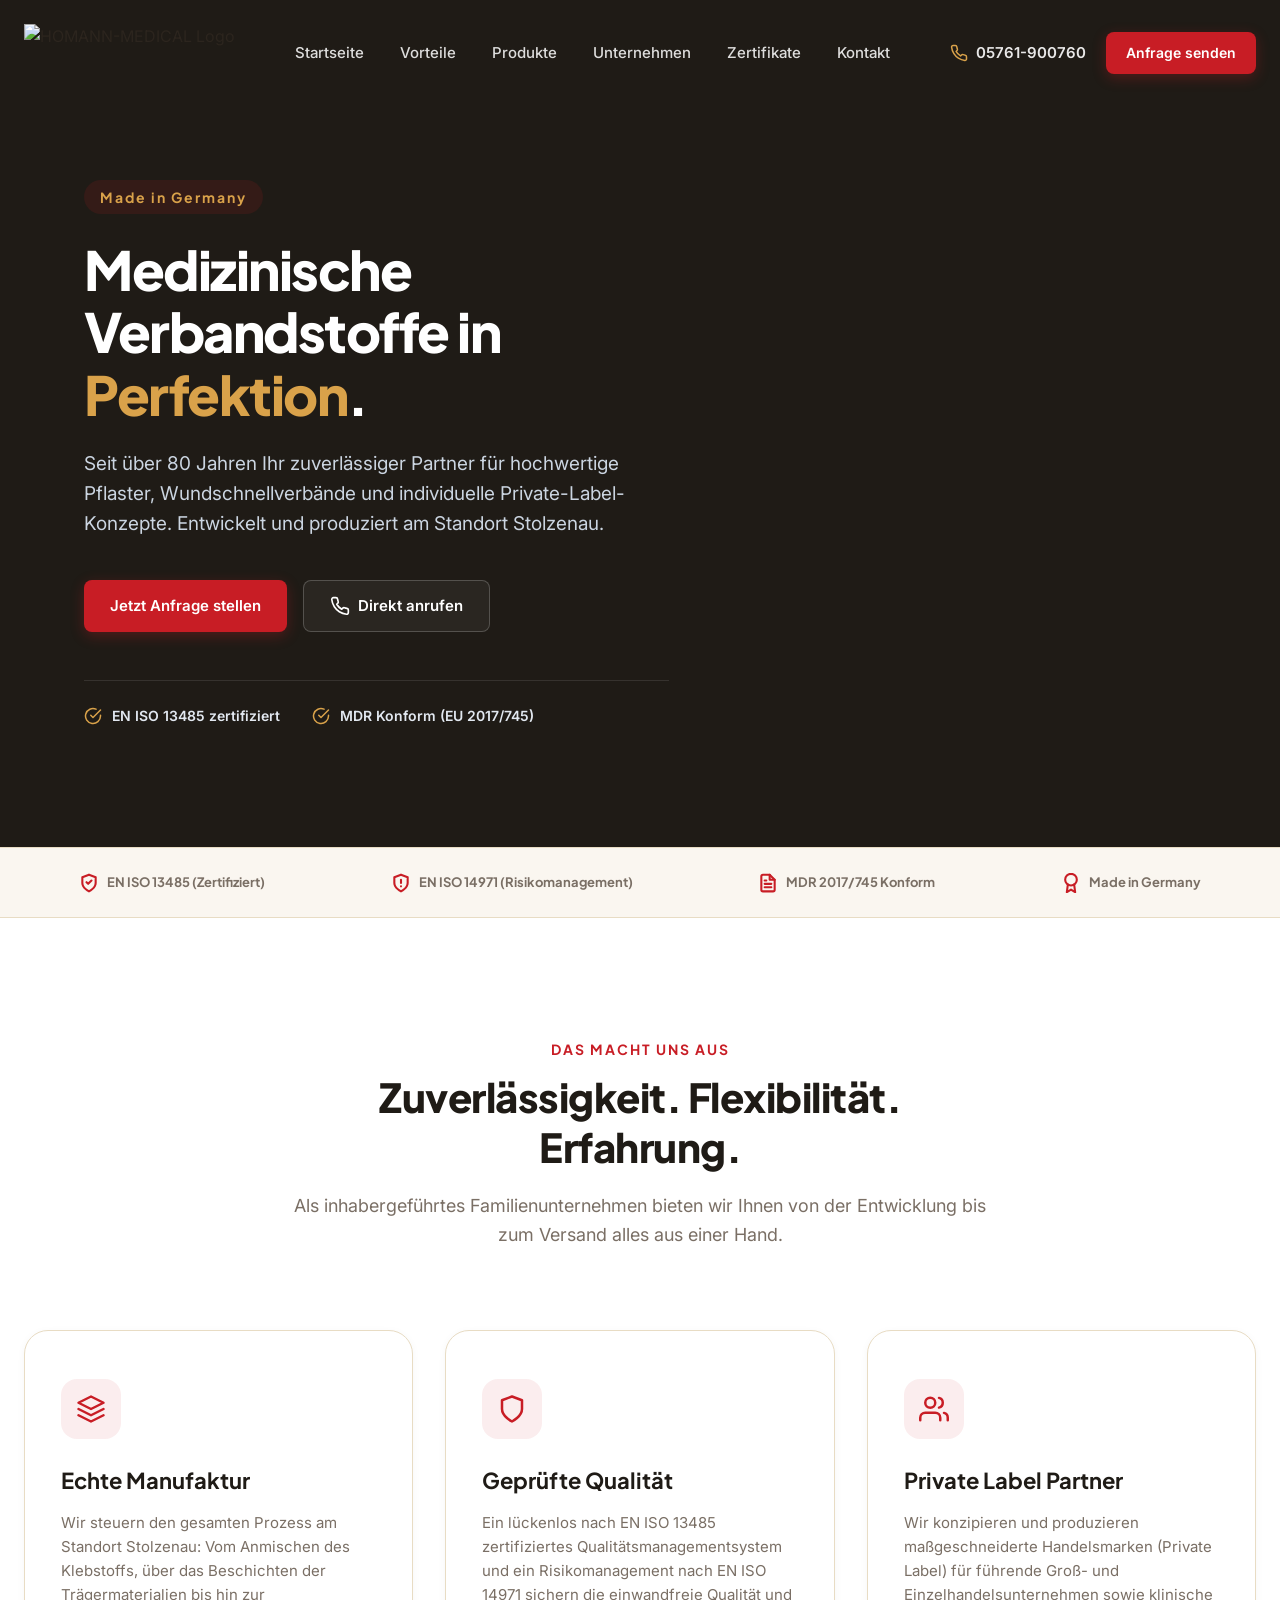
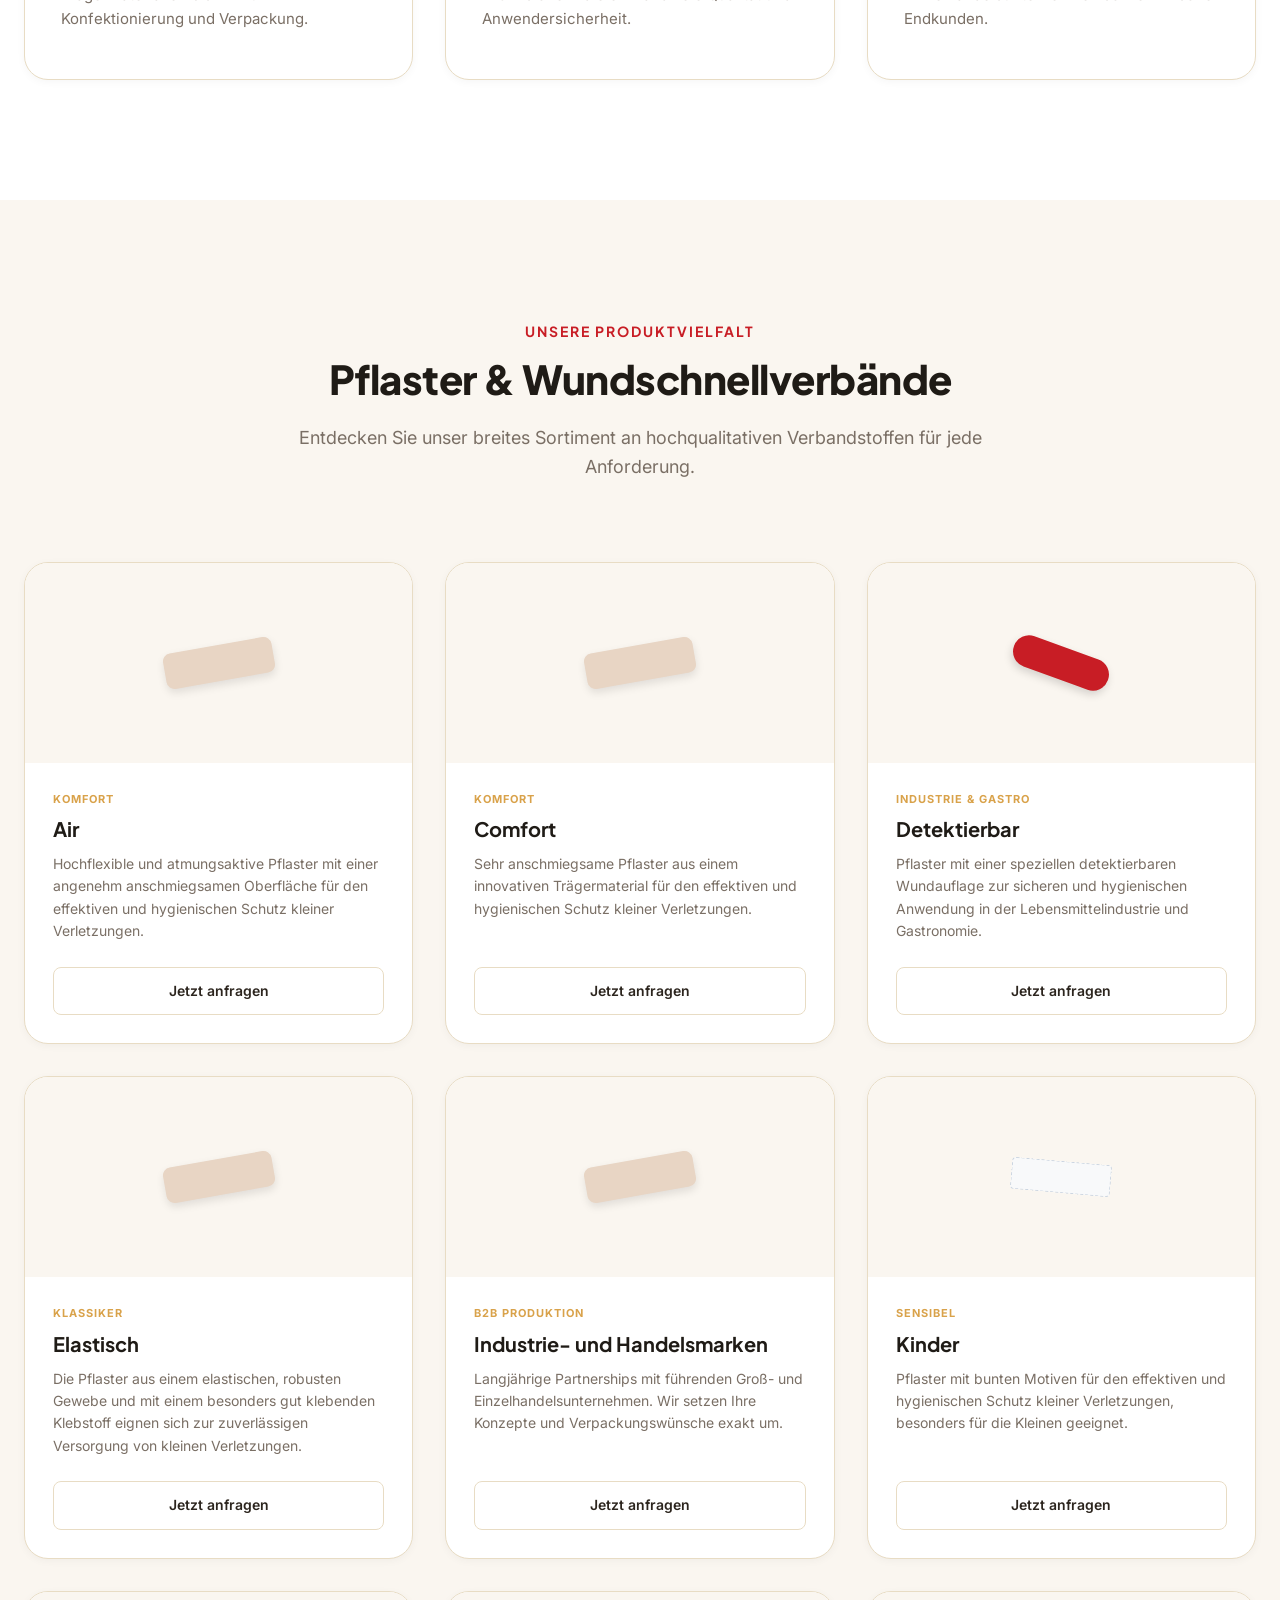
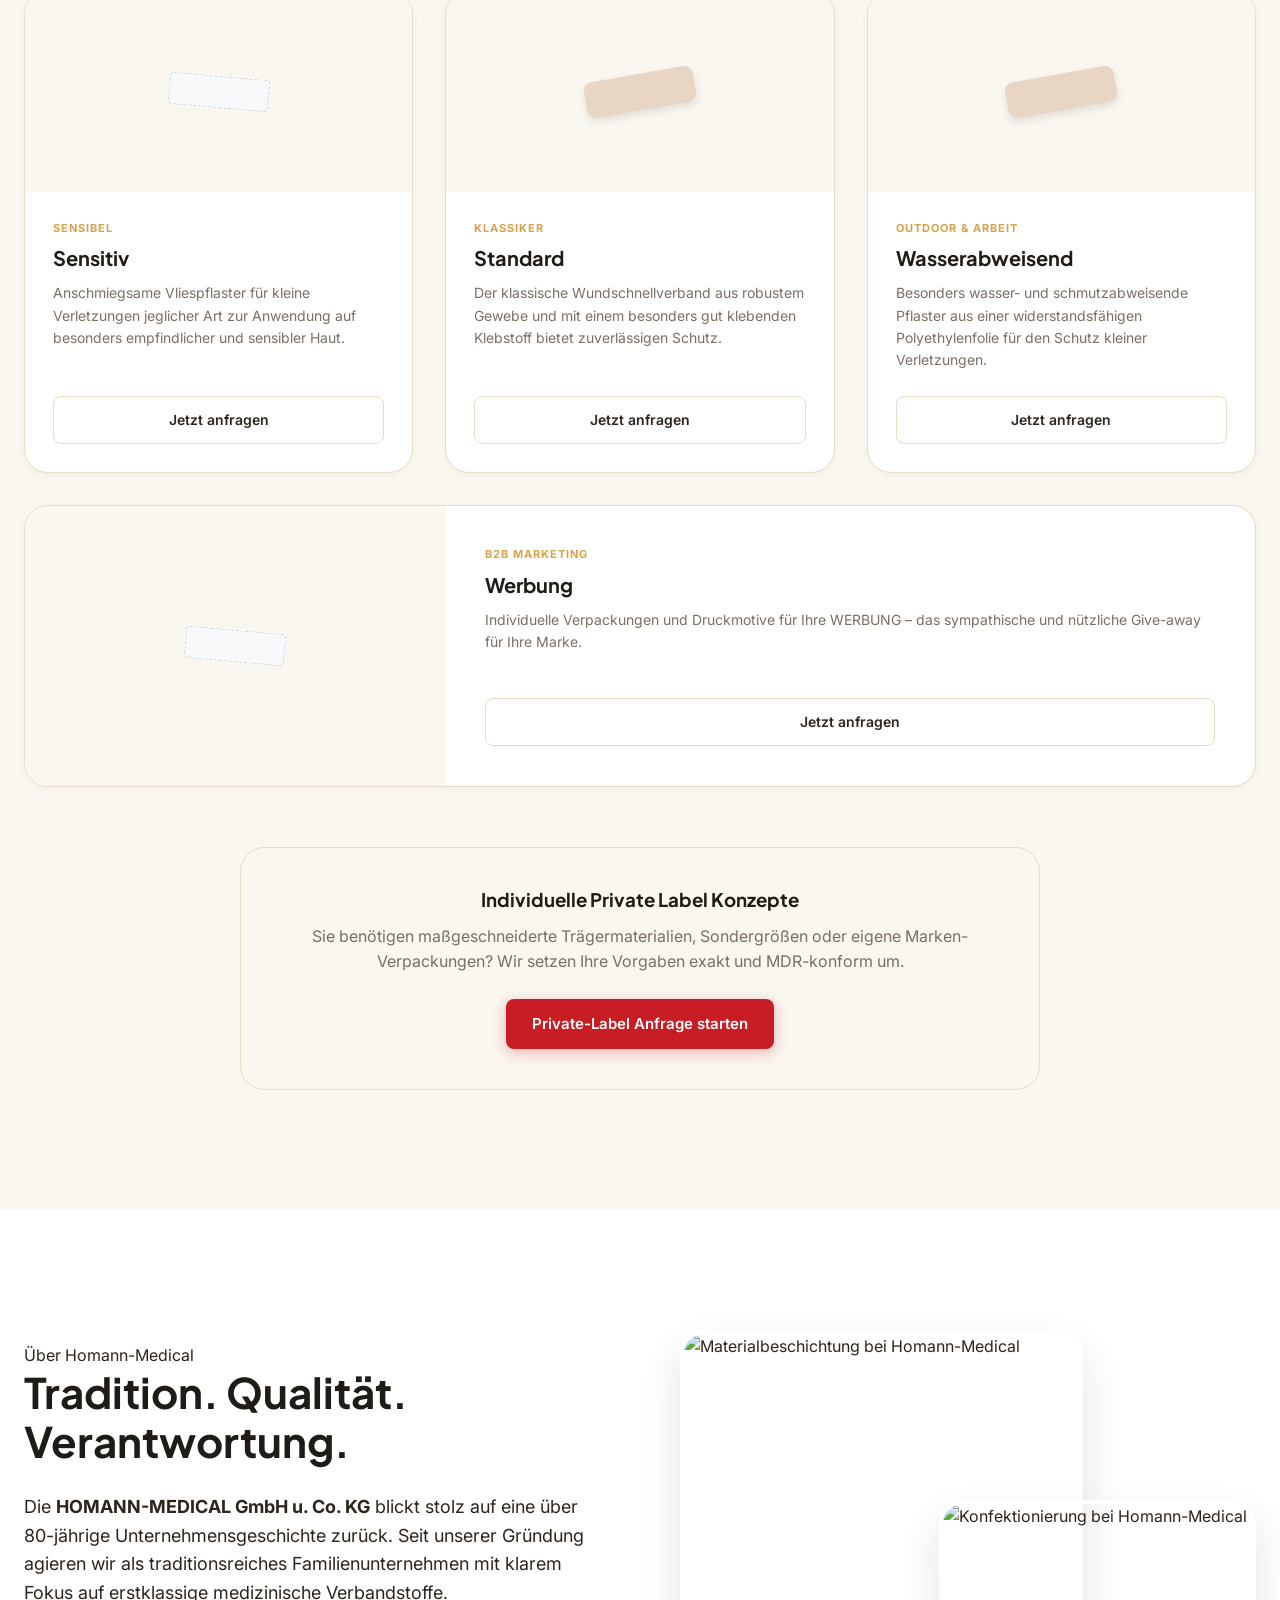
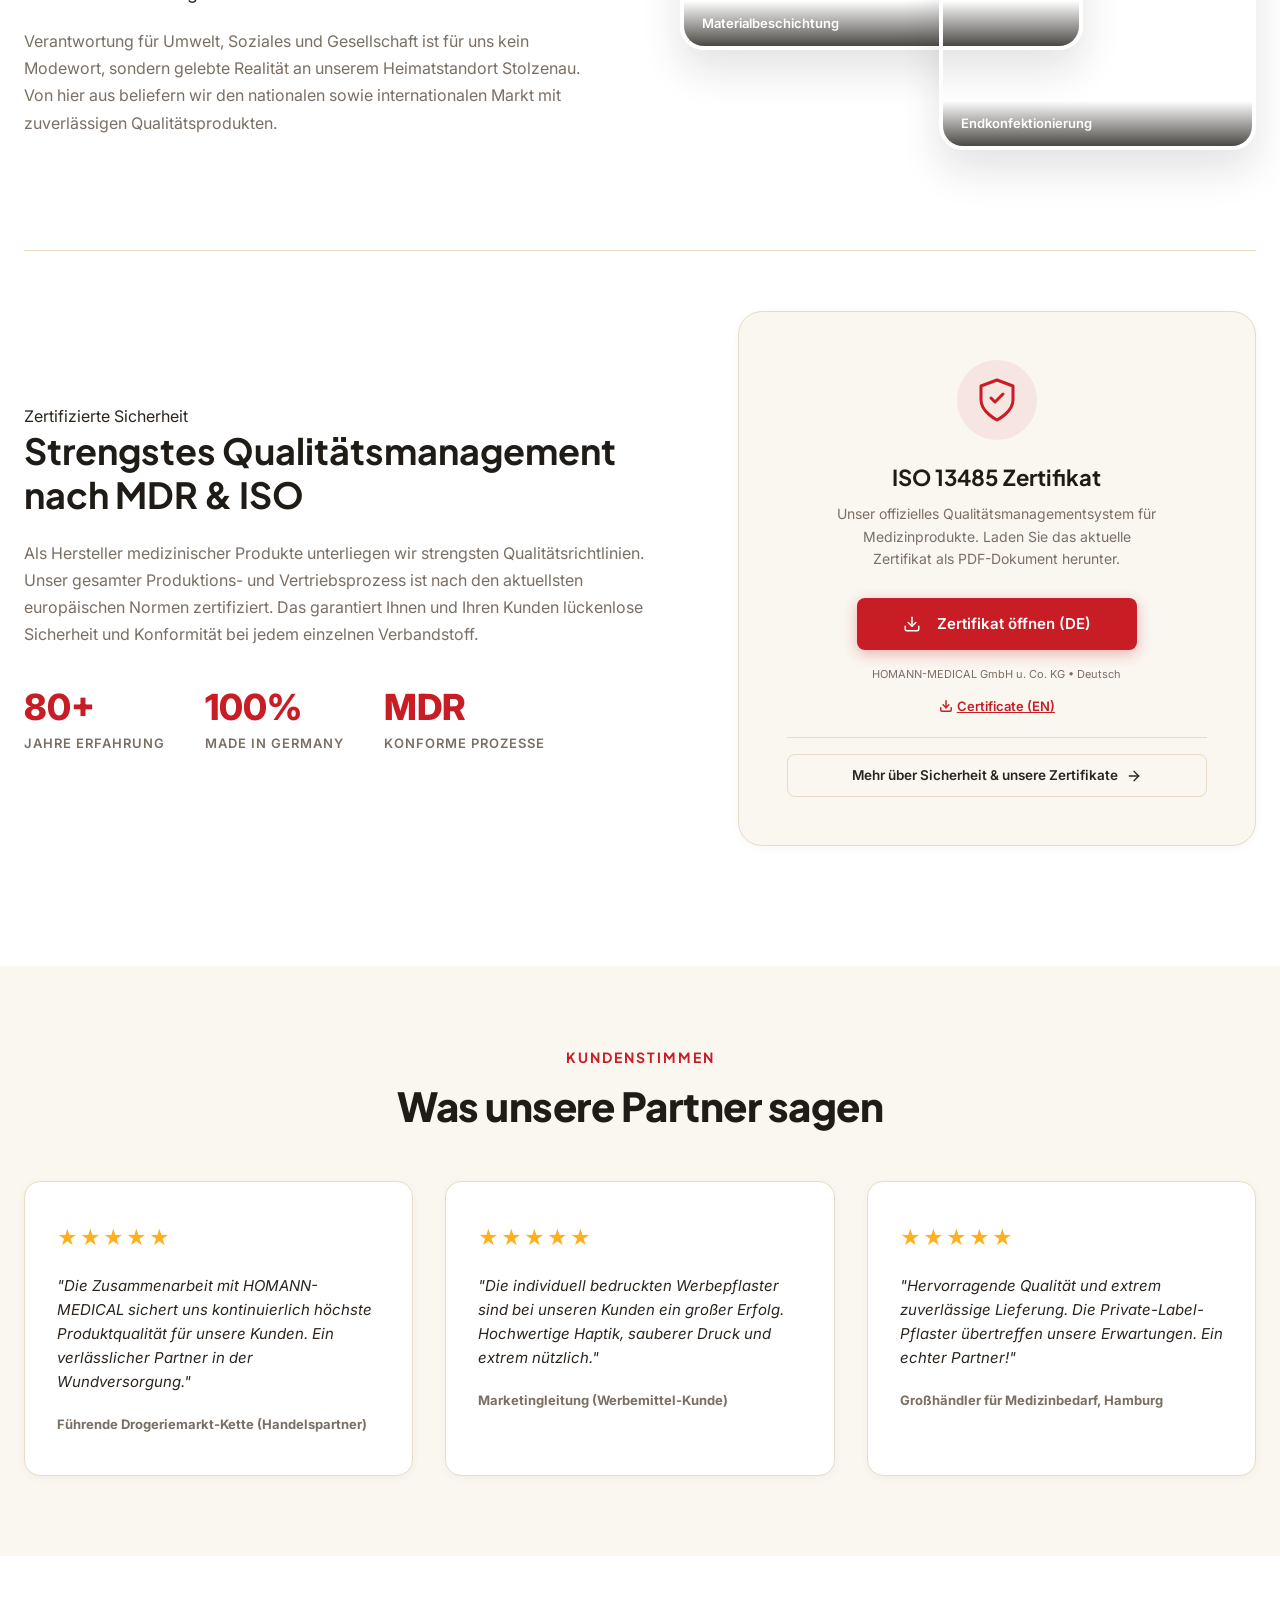
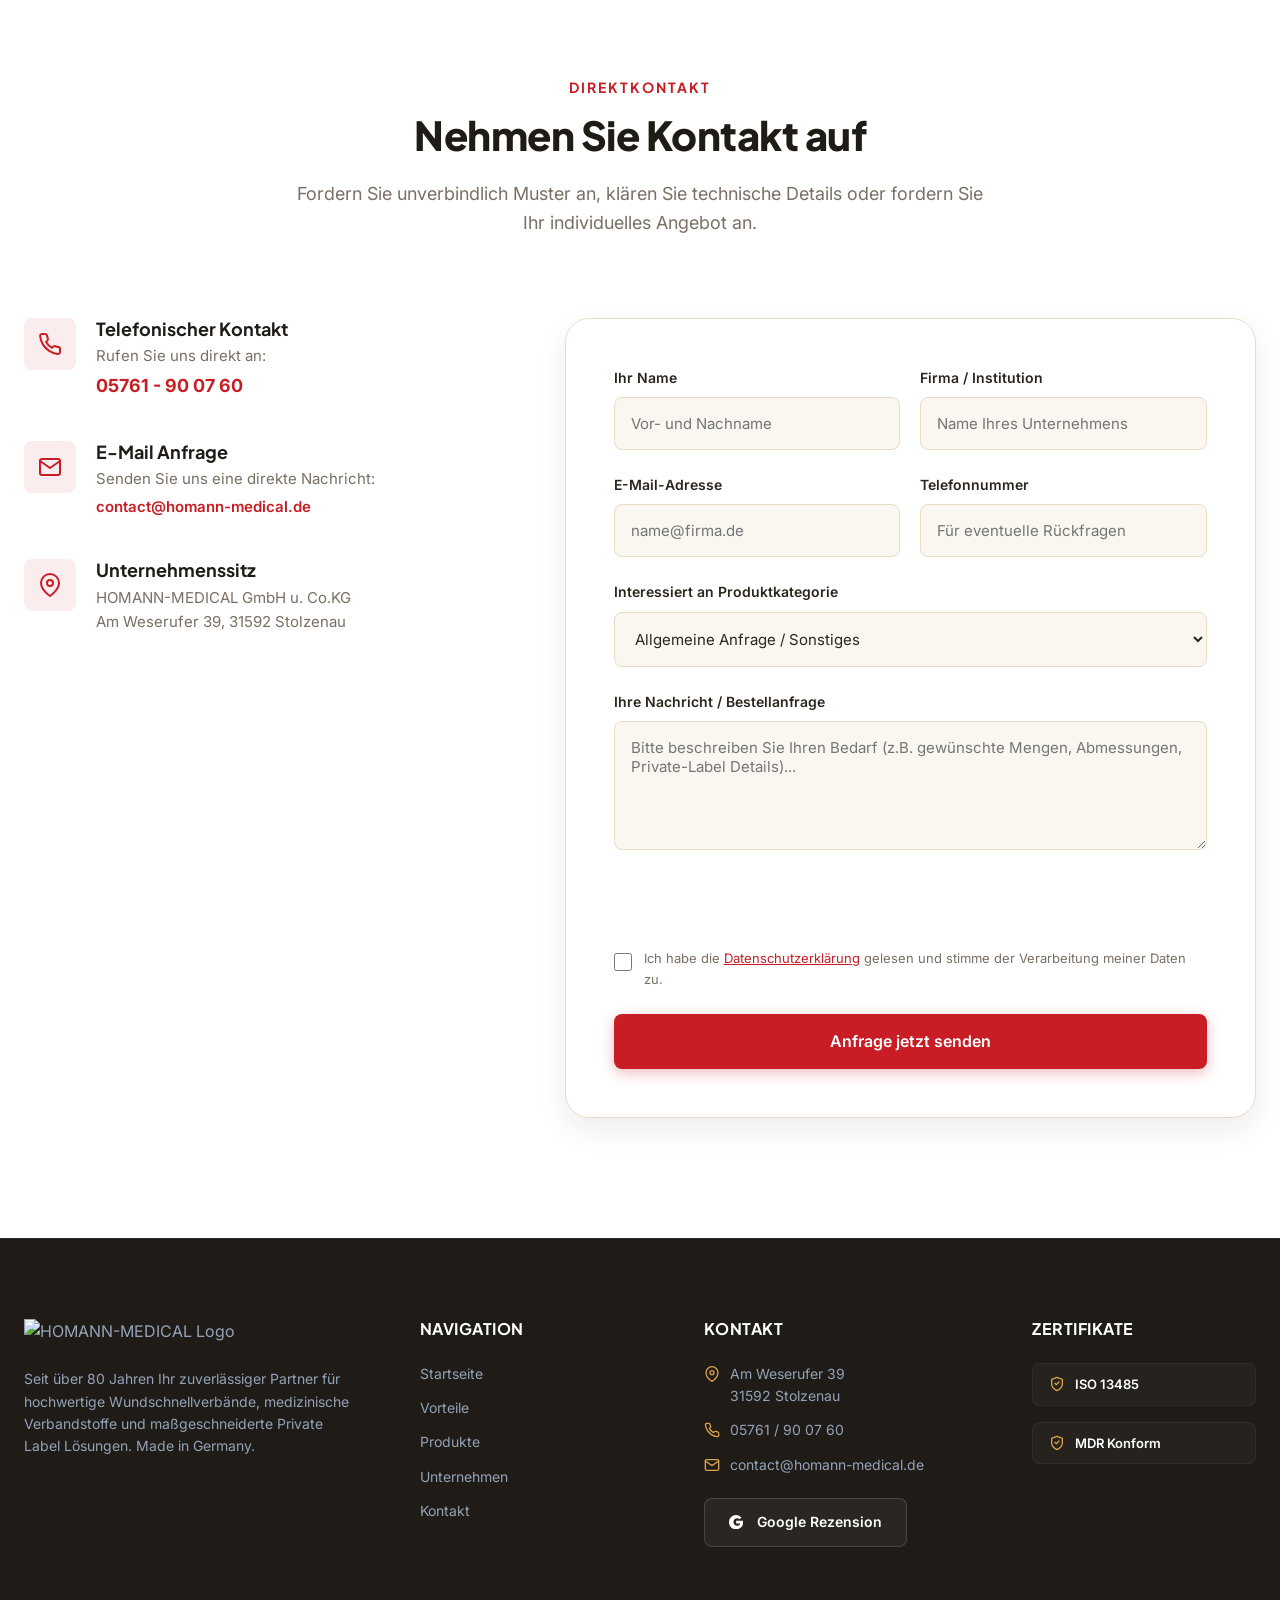
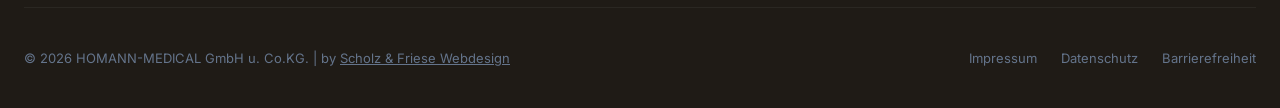
==== commit 33e4b2ca: "feat: add subpage zertifikate.html with visual PDF viewer, larger header logo, brighter hero backgro" ====
--- a/index.html
+++ b/index.html
@@ -25,7 +25,12 @@
   <meta name="twitter:image" content="https://pub-b33108412309406a9a941ddc51e9a5b9.r2.dev/Homan-madical/logo%20(1)_ergebnis.webp">
 
   <!-- Favicon -->
-  <link rel="icon" href="https://pub-b33108412309406a9a941ddc51e9a5b9.r2.dev/Homan-madical/logo%20(1)_ergebnis.webp" type="image/webp">
+  <link rel="shortcut icon" href="https://pub-b33108412309406a9a941ddc51e9a5b9.r2.dev/Homan-madical/favicon.ico" type="image/x-icon">
+  <link rel="icon" href="https://pub-b33108412309406a9a941ddc51e9a5b9.r2.dev/Homan-madical/favicon-32x32.png" sizes="32x32" type="image/png">
+  <link rel="icon" href="https://pub-b33108412309406a9a941ddc51e9a5b9.r2.dev/Homan-madical/favicon-48x48.png" sizes="48x48" type="image/png">
+  <link rel="icon" href="https://pub-b33108412309406a9a941ddc51e9a5b9.r2.dev/Homan-madical/favicon-96x96.png" sizes="96x96" type="image/png">
+  <link rel="icon" href="https://pub-b33108412309406a9a941ddc51e9a5b9.r2.dev/Homan-madical/favicon-144x144.png" sizes="144x144" type="image/png">
+  <link rel="apple-touch-icon" href="https://pub-b33108412309406a9a941ddc51e9a5b9.r2.dev/Homan-madical/apple-touch-icon.png">
   
   <link rel="stylesheet" href="styles.css">
   <!-- Tracking, SEO & Cookie Banner -->
@@ -57,6 +62,7 @@
           <li><a href="#strengths" class="nav-link">Vorteile</a></li>
           <li><a href="#products" class="nav-link">Produkte</a></li>
           <li><a href="#company" class="nav-link">Unternehmen</a></li>
+          <li><a href="zertifikate.html" class="nav-link">Zertifikate</a></li>
           <li><a href="#contact" class="nav-link">Kontakt</a></li>
         </ul>
         <div class="nav-mobile-footer">
@@ -460,6 +466,16 @@
             </svg>
             Certificate (EN)
           </a>
+          
+          <div style="margin-top: 20px; padding-top: 16px; border-top: 1px solid var(--color-border); width: 100%;">
+            <a href="zertifikate.html" class="btn btn-secondary" style="width: 100%; display: inline-flex; align-items: center; justify-content: center; gap: 8px; font-size: 13.5px; padding: 10px 16px;">
+              Mehr über Sicherheit &amp; unsere Zertifikate
+              <svg viewBox="0 0 24 24" width="16" height="16" fill="none" stroke="currentColor" stroke-width="2" stroke-linecap="round" stroke-linejoin="round">
+                <line x1="5" y1="12" x2="19" y2="12"/>
+                <polyline points="12 5 19 12 12 19"/>
+              </svg>
+            </a>
+          </div>
         </div>
       </div>
       
@@ -729,7 +745,7 @@
         <p>Telefon: 05761/900760<br>Fax: 05761/3692<br>E-Mail: contact@homann-medical.de</p>
         
         <h4>Vertretungsberechtigte</h4>
-        <p>Klaus Homann, Ulrich Meier</p>
+        <p>Apotheker Klaus Homann, Ulrich Meier</p>
         
         <h4>Registergericht &amp; Handelsregister</h4>
         <p>Walsrode HRA 100257</p>
--- a/styles.css
+++ b/styles.css
@@ -231,14 +231,14 @@
 }
 
 .logo-img {
-  height: 48px;
+  height: 58px;
   width: auto;
   object-fit: contain;
   transition: var(--transition-smooth);
 }
 
 .header.scrolled .logo-img {
-  height: 40px;
+  height: 46px;
 }
 
 .nav-list {
@@ -401,7 +401,7 @@
 }
 
 .hero-slideshow .slide.active {
-  opacity: 0.5;
+  opacity: 0.75;
 }
 
 .hero-overlay {
@@ -410,7 +410,7 @@
   left: 0;
   width: 100%;
   height: 100%;
-  background: linear-gradient(to right, rgba(31, 27, 22, 0.98) 0%, rgba(31, 27, 22, 0.85) 45%, rgba(31, 27, 22, 0.2) 100%);
+  background: linear-gradient(to right, rgba(31, 27, 22, 0.88) 0%, rgba(31, 27, 22, 0.65) 45%, rgba(31, 27, 22, 0.15) 100%);
   z-index: 1;
 }
 
@@ -1389,7 +1389,7 @@
   }
 
   .logo-img {
-    height: 36px;
+    height: 44px;
   }
   /* Hamburger Menu drawer */
   .nav {
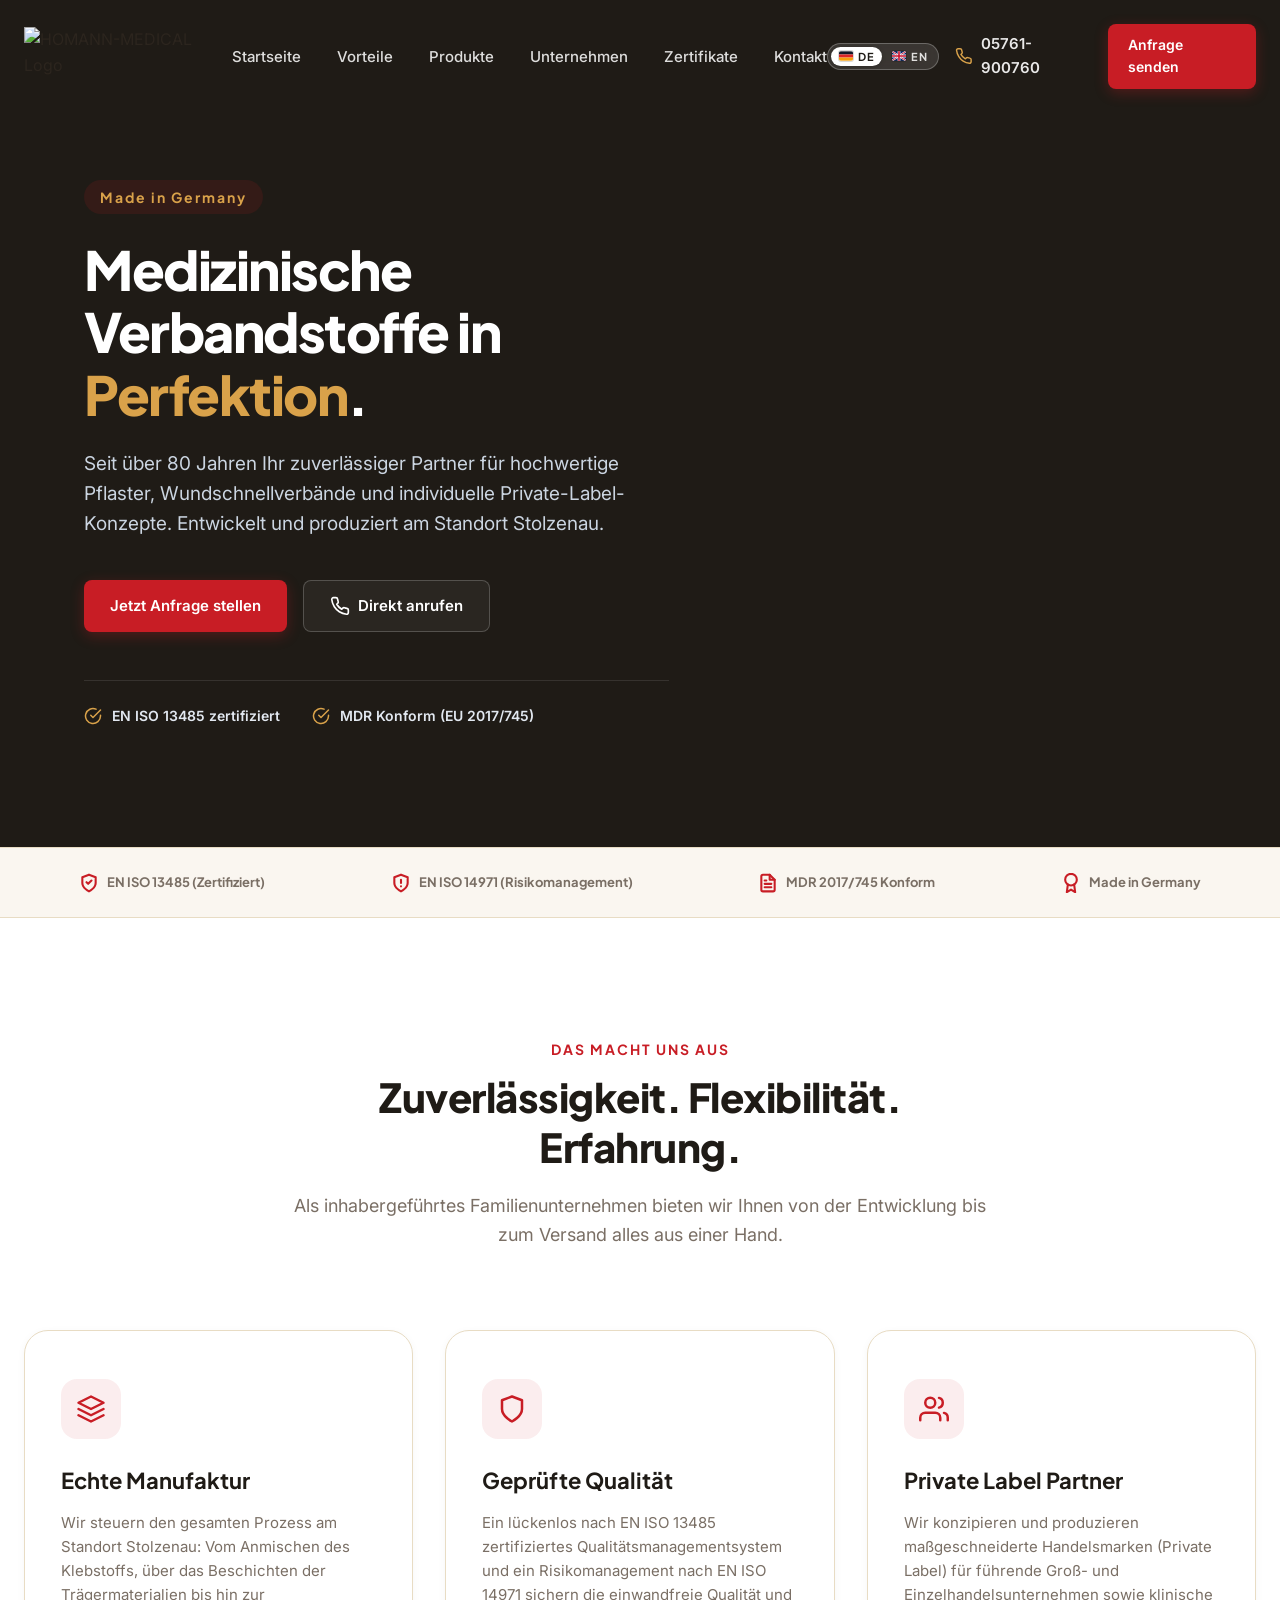
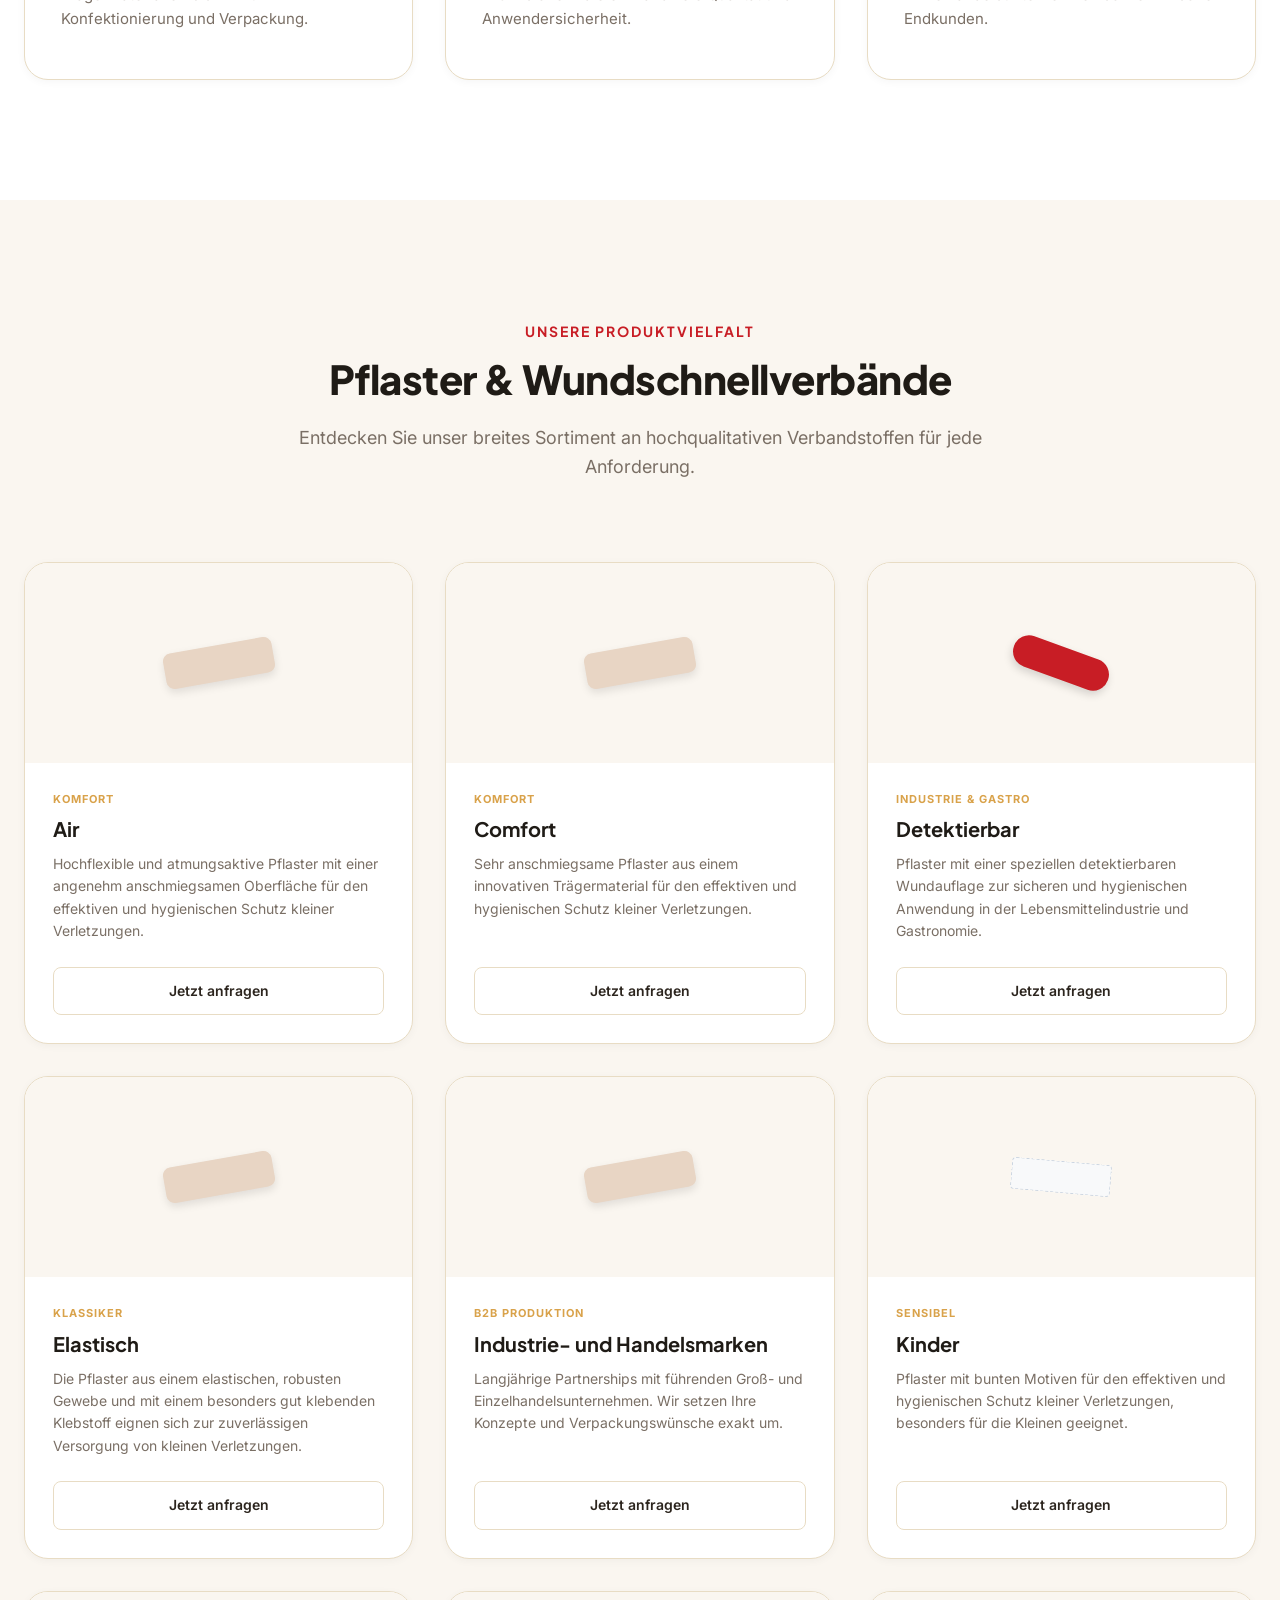
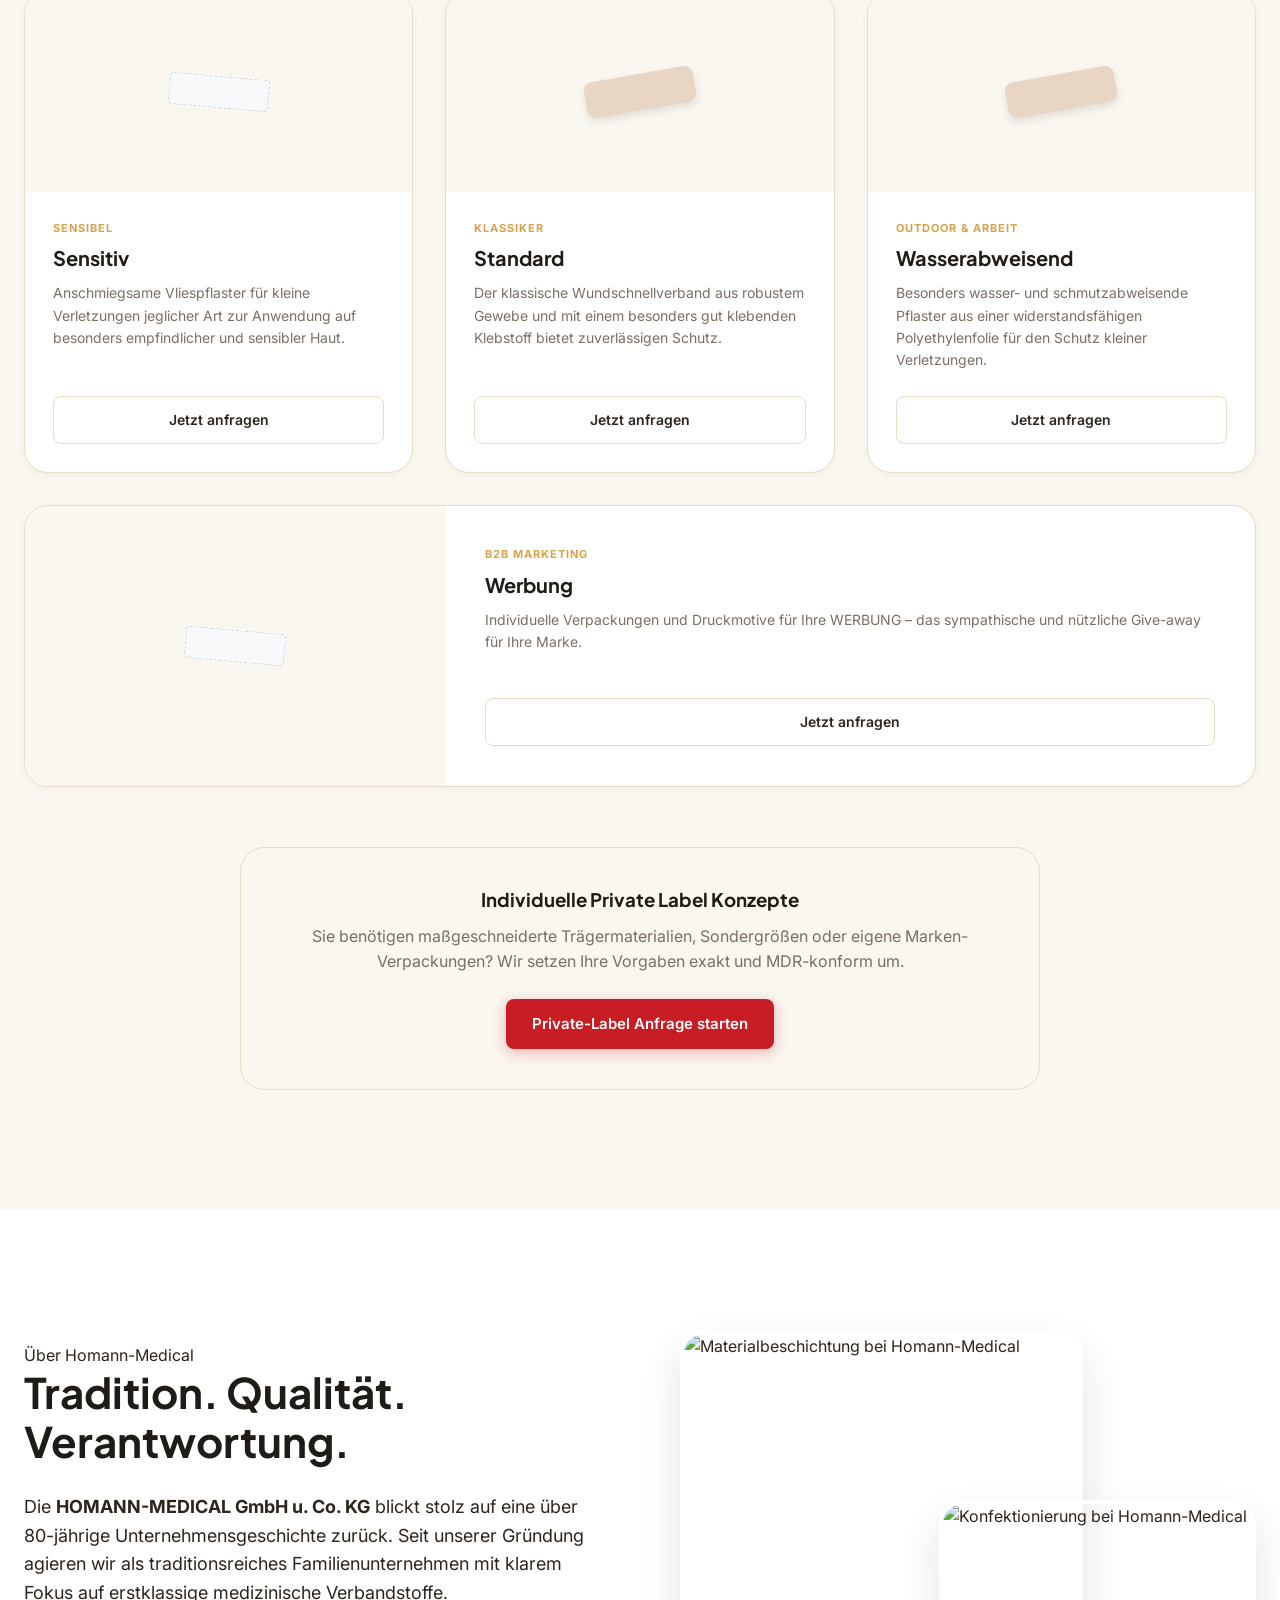
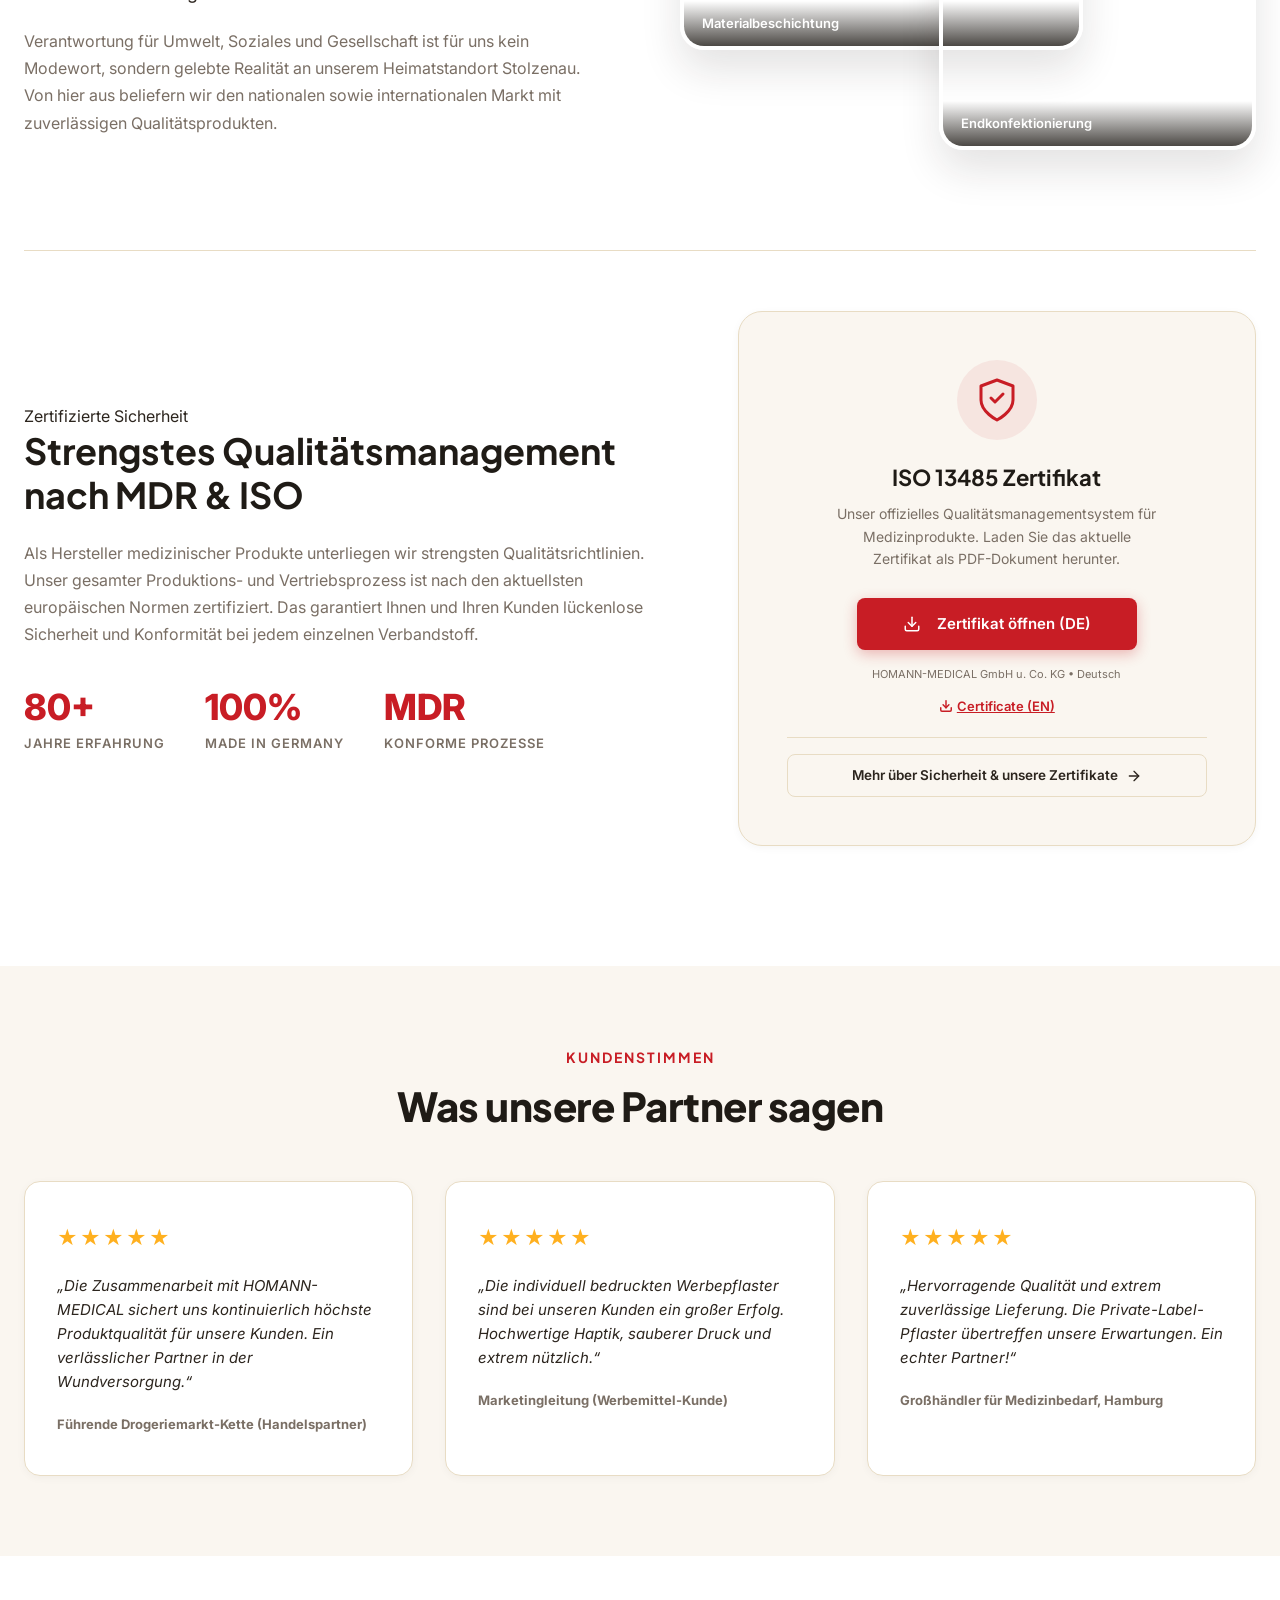
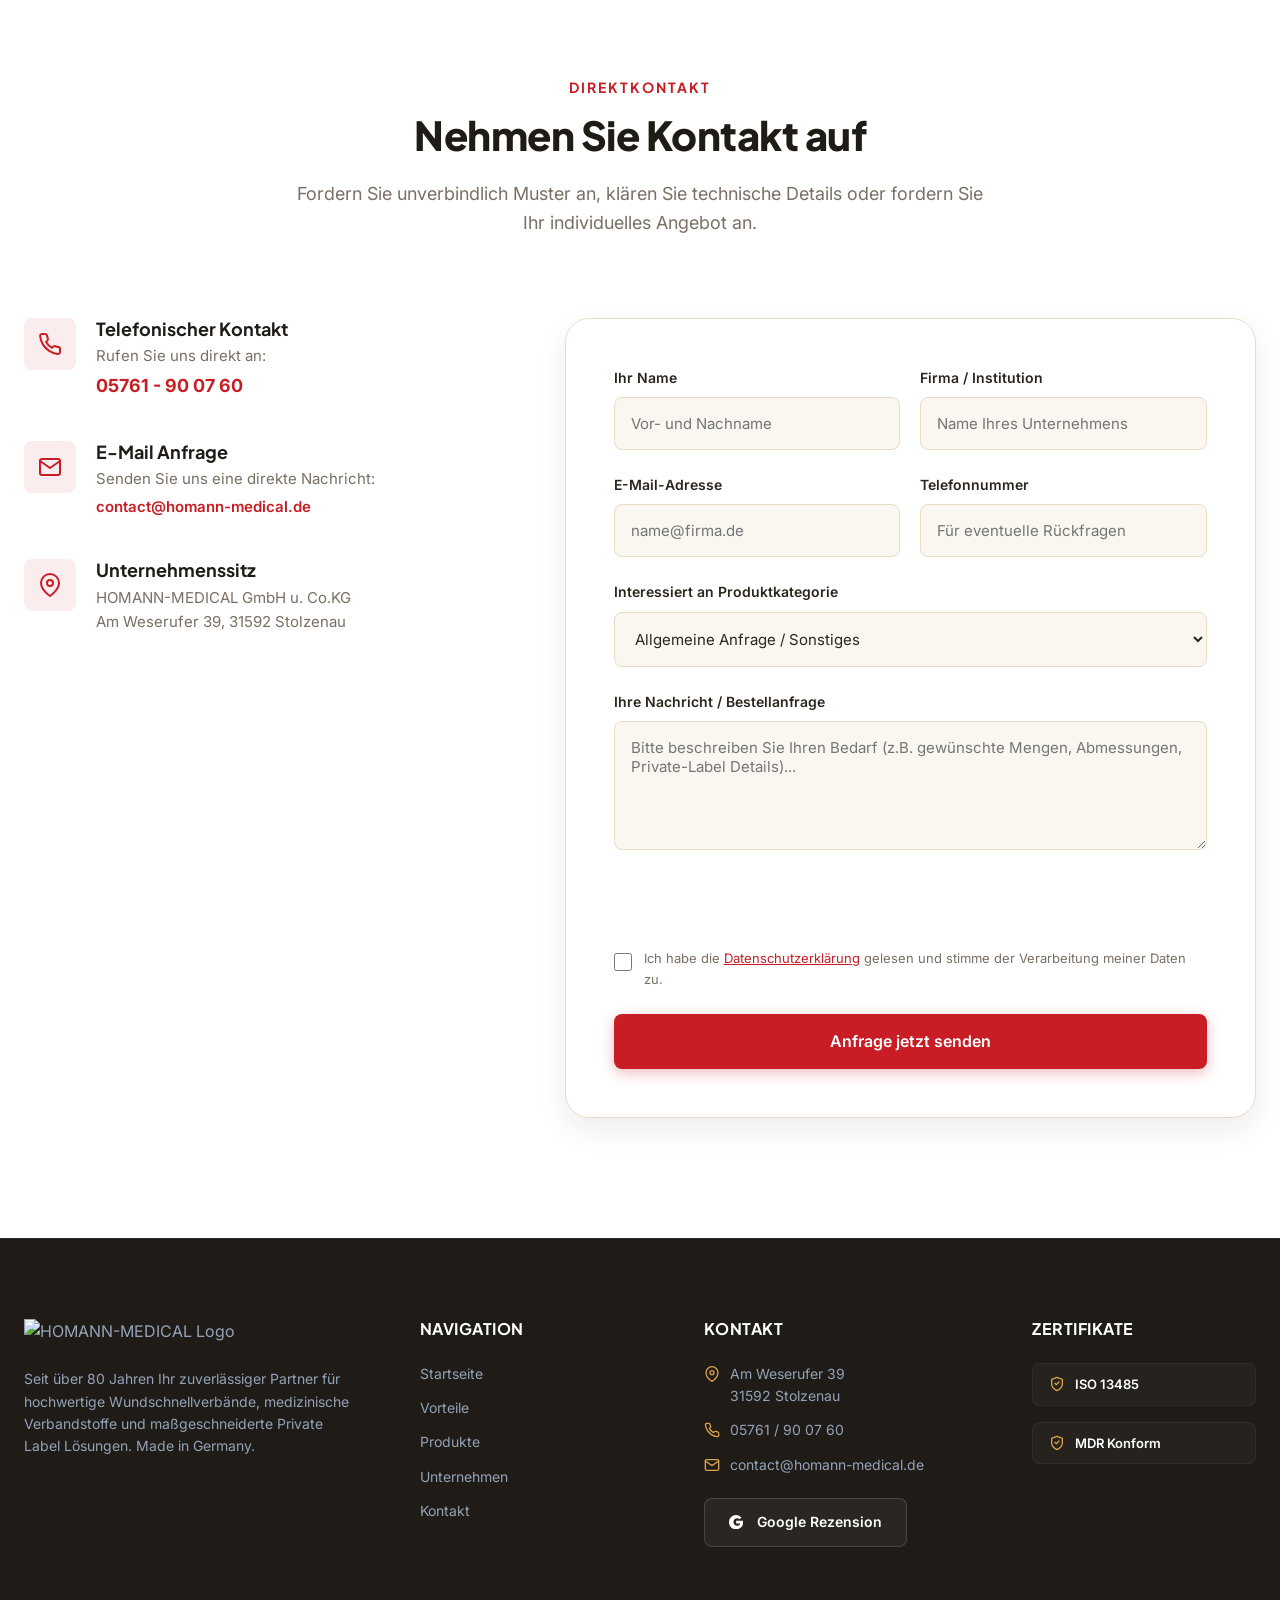
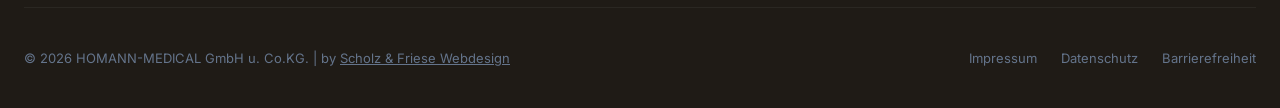
==== commit e81355b1: "feat: add subtle de/en language switcher with flags, full i18n engine, and complete legal modals" ====
--- a/index.html
+++ b/index.html
@@ -25,6 +25,7 @@
   <meta name="twitter:image" content="https://pub-b33108412309406a9a941ddc51e9a5b9.r2.dev/Homan-madical/logo%20(1)_ergebnis.webp">
 
   <!-- Favicon -->
+  <link rel="icon" href="https://pub-b33108412309406a9a941ddc51e9a5b9.r2.dev/Homan-madical/Homann_Madical_Flavicon_ergebnis.webp" type="image/webp">
   <link rel="shortcut icon" href="https://pub-b33108412309406a9a941ddc51e9a5b9.r2.dev/Homan-madical/favicon.ico" type="image/x-icon">
   <link rel="icon" href="https://pub-b33108412309406a9a941ddc51e9a5b9.r2.dev/Homan-madical/favicon-32x32.png" sizes="32x32" type="image/png">
   <link rel="icon" href="https://pub-b33108412309406a9a941ddc51e9a5b9.r2.dev/Homan-madical/favicon-48x48.png" sizes="48x48" type="image/png">
@@ -50,20 +51,42 @@
       <nav class="nav">
         <div class="nav-mobile-header">
           <img src="https://pub-b33108412309406a9a941ddc51e9a5b9.r2.dev/Homan-madical/logo%20(1)_ergebnis.webp" alt="HOMANN-MEDICAL Logo" class="nav-mobile-logo">
-          <button class="nav-mobile-close" id="nav-mobile-close" aria-label="Menü schließen">
-            <svg fill="none" stroke="currentColor" stroke-linecap="round" stroke-linejoin="round" stroke-width="2" viewBox="0 0 24 24" width="24" height="24">
-              <line x1="18" y1="6" x2="6" y2="18"/>
-              <line x1="6" y1="6" x2="18" y2="18"/>
-            </svg>
-          </button>
+          <div class="nav-mobile-actions">
+            <div class="lang-switch lang-switch-mobile" role="group" aria-label="Sprachauswahl / Language Selection">
+              <button type="button" class="lang-btn active" data-lang-btn="de" aria-label="Deutsch">
+                <svg class="lang-flag" viewBox="0 0 60 40" width="14" height="10" aria-hidden="true">
+                  <rect width="60" height="13.33" fill="#111827"/>
+                  <rect y="13.33" width="60" height="13.33" fill="#DC2626"/>
+                  <rect y="26.66" width="60" height="13.34" fill="#F59E0B"/>
+                </svg>
+                <span>DE</span>
+              </button>
+              <button type="button" class="lang-btn" data-lang-btn="en" aria-label="English">
+                <svg class="lang-flag" viewBox="0 0 60 40" width="14" height="10" aria-hidden="true">
+                  <rect width="60" height="40" fill="#012169"/>
+                  <path d="M0,0 L60,40 M60,0 L0,40" stroke="#ffffff" stroke-width="8"/>
+                  <path d="M0,0 L60,40 M60,0 L0,40" stroke="#C8102E" stroke-width="4"/>
+                  <path d="M30,0 v40 M0,20 h60" stroke="#ffffff" stroke-width="12"/>
+                  <path d="M30,0 v40 M0,20 h60" stroke="#C8102E" stroke-width="7"/>
+                </svg>
+                <span>EN</span>
+              </button>
+            </div>
+            <button class="nav-mobile-close" id="nav-mobile-close" aria-label="Menü schließen">
+              <svg fill="none" stroke="currentColor" stroke-linecap="round" stroke-linejoin="round" stroke-width="2" viewBox="0 0 24 24" width="24" height="24">
+                <line x1="18" y1="6" x2="6" y2="18"/>
+                <line x1="6" y1="6" x2="18" y2="18"/>
+              </svg>
+            </button>
+          </div>
         </div>
         <ul class="nav-list">
-          <li><a href="#hero" class="nav-link">Startseite</a></li>
-          <li><a href="#strengths" class="nav-link">Vorteile</a></li>
-          <li><a href="#products" class="nav-link">Produkte</a></li>
-          <li><a href="#company" class="nav-link">Unternehmen</a></li>
-          <li><a href="zertifikate.html" class="nav-link">Zertifikate</a></li>
-          <li><a href="#contact" class="nav-link">Kontakt</a></li>
+          <li><a href="#hero" class="nav-link" data-i18n="nav.home">Startseite</a></li>
+          <li><a href="#strengths" class="nav-link" data-i18n="nav.strengths">Vorteile</a></li>
+          <li><a href="#products" class="nav-link" data-i18n="nav.products">Produkte</a></li>
+          <li><a href="#company" class="nav-link" data-i18n="nav.company">Unternehmen</a></li>
+          <li><a href="zertifikate.html" class="nav-link" data-i18n="nav.certificates">Zertifikate</a></li>
+          <li><a href="#contact" class="nav-link" data-i18n="nav.contact">Kontakt</a></li>
         </ul>
         <div class="nav-mobile-footer">
           <a href="tel:05761900760" class="nav-mobile-phone">
@@ -77,21 +100,67 @@
       </nav>
       <div class="nav-overlay" id="nav-overlay"></div>
       
-      <div class="header-cta">
-        <a href="tel:05761900760" class="phone-link">
-          <svg fill="none" stroke="currentColor" stroke-linecap="round" stroke-linejoin="round" stroke-width="2" viewBox="0 0 24 24" width="24" height="24">
-            <path d="M22 16.92v3a2 2 0 0 1-2.18 2 19.79 19.79 0 0 1-8.63-3.07 19.5 19.5 0 0 1-6-6 19.79 19.79 0 0 1-3.07-8.67A2 2 0 0 1 4.11 2h3a2 2 0 0 1 2 1.72 12.84 12.84 0 0 0 .7 2.81 2 2 0 0 1-.45 2.11L8.09 9.91a16 16 0 0 0 6 6l1.27-1.27a2 2 0 0 1 2.11-.45 12.84 12.84 0 0 0 2.81.7A2 2 0 0 1 22 16.92z"/>
-          </svg>
-          05761-900760
-        </a>
-        <a href="#contact" class="btn btn-primary" style="padding: 10px 20px; font-size: 14px; border-radius: 8px;">Anfrage senden</a>
-      </div>
-      
-      <button class="nav-toggle" id="nav-toggle" aria-label="Menü öffnen">
-        <span></span>
-        <span></span>
-        <span></span>
-      </button>
+      <div class="header-right">
+        <!-- Desktop Language Switcher -->
+        <div class="lang-switch lang-switch-desktop" role="group" aria-label="Sprachauswahl / Language Selection">
+          <button type="button" class="lang-btn active" data-lang-btn="de" aria-label="Deutsch">
+            <svg class="lang-flag" viewBox="0 0 60 40" width="14" height="10" aria-hidden="true">
+              <rect width="60" height="13.33" fill="#111827"/>
+              <rect y="13.33" width="60" height="13.33" fill="#DC2626"/>
+              <rect y="26.66" width="60" height="13.34" fill="#F59E0B"/>
+            </svg>
+            <span>DE</span>
+          </button>
+          <button type="button" class="lang-btn" data-lang-btn="en" aria-label="English">
+            <svg class="lang-flag" viewBox="0 0 60 40" width="14" height="10" aria-hidden="true">
+              <rect width="60" height="40" fill="#012169"/>
+              <path d="M0,0 L60,40 M60,0 L0,40" stroke="#ffffff" stroke-width="8"/>
+              <path d="M0,0 L60,40 M60,0 L0,40" stroke="#C8102E" stroke-width="4"/>
+              <path d="M30,0 v40 M0,20 h60" stroke="#ffffff" stroke-width="12"/>
+              <path d="M30,0 v40 M0,20 h60" stroke="#C8102E" stroke-width="7"/>
+            </svg>
+            <span>EN</span>
+          </button>
+        </div>
+
+        <div class="header-cta">
+          <a href="tel:05761900760" class="phone-link" data-i18n-aria="header.phone_label">
+            <svg fill="none" stroke="currentColor" stroke-linecap="round" stroke-linejoin="round" stroke-width="2" viewBox="0 0 24 24" width="24" height="24">
+              <path d="M22 16.92v3a2 2 0 0 1-2.18 2 19.79 19.79 0 0 1-8.63-3.07 19.5 19.5 0 0 1-6-6 19.79 19.79 0 0 1-3.07-8.67A2 2 0 0 1 4.11 2h3a2 2 0 0 1 2 1.72 12.84 12.84 0 0 0 .7 2.81 2 2 0 0 1-.45 2.11L8.09 9.91a16 16 0 0 0 6 6l1.27-1.27a2 2 0 0 1 2.11-.45 12.84 12.84 0 0 0 2.81.7A2 2 0 0 1 22 16.92z"/>
+            </svg>
+            05761-900760
+          </a>
+          <a href="#contact" class="btn btn-primary" style="padding: 10px 20px; font-size: 14px; border-radius: 8px;" data-i18n="header.cta">Anfrage senden</a>
+        </div>
+        
+        <!-- Mobile Header Language Switcher -->
+        <div class="lang-switch lang-switch-header-mobile" role="group" aria-label="Sprachauswahl / Language Selection">
+          <button type="button" class="lang-btn active" data-lang-btn="de" aria-label="Deutsch">
+            <svg class="lang-flag" viewBox="0 0 60 40" width="14" height="10" aria-hidden="true">
+              <rect width="60" height="13.33" fill="#111827"/>
+              <rect y="13.33" width="60" height="13.33" fill="#DC2626"/>
+              <rect y="26.66" width="60" height="13.34" fill="#F59E0B"/>
+            </svg>
+            <span>DE</span>
+          </button>
+          <button type="button" class="lang-btn" data-lang-btn="en" aria-label="English">
+            <svg class="lang-flag" viewBox="0 0 60 40" width="14" height="10" aria-hidden="true">
+              <rect width="60" height="40" fill="#012169"/>
+              <path d="M0,0 L60,40 M60,0 L0,40" stroke="#ffffff" stroke-width="8"/>
+              <path d="M0,0 L60,40 M60,0 L0,40" stroke="#C8102E" stroke-width="4"/>
+              <path d="M30,0 v40 M0,20 h60" stroke="#ffffff" stroke-width="12"/>
+              <path d="M30,0 v40 M0,20 h60" stroke="#C8102E" stroke-width="7"/>
+            </svg>
+            <span>EN</span>
+          </button>
+        </div>
+
+        <button class="nav-toggle" id="nav-toggle" aria-label="Menü öffnen">
+          <span></span>
+          <span></span>
+          <span></span>
+        </button>
+      </div>
     </div>
   </header>
 
@@ -108,16 +177,16 @@
     
     <div class="container hero-grid">
       <div class="hero-content reveal">
-        <span class="eyebrow">Made in Germany</span>
-        <h1>Medizinische Verbandstoffe in <span>Perfektion</span>.</h1>
-        <p>Seit über 80 Jahren Ihr zuverlässiger Partner für hochwertige Pflaster, Wundschnellverbände und individuelle Private-Label-Konzepte. Entwickelt und produziert am Standort Stolzenau.</p>
+        <span class="eyebrow" data-i18n="hero.eyebrow">Made in Germany</span>
+        <h1 data-i18n="hero.title">Medizinische Verbandstoffe in <span>Perfektion</span>.</h1>
+        <p data-i18n="hero.desc">Seit über 80 Jahren Ihr zuverlässiger Partner für hochwertige Pflaster, Wundschnellverbände und individuelle Private-Label-Konzepte. Entwickelt und produziert am Standort Stolzenau.</p>
         <div class="hero-ctas">
-          <a href="#contact" class="btn btn-primary">Jetzt Anfrage stellen</a>
+          <a href="#contact" class="btn btn-primary" data-i18n="hero.cta_primary">Jetzt Anfrage stellen</a>
           <a href="tel:05761900760" class="btn btn-secondary">
             <svg fill="none" stroke="currentColor" stroke-linecap="round" stroke-linejoin="round" stroke-width="2" viewBox="0 0 24 24" width="20" height="20">
               <path d="M22 16.92v3a2 2 0 0 1-2.18 2 19.79 19.79 0 0 1-8.63-3.07 19.5 19.5 0 0 1-6-6 19.79 19.79 0 0 1-3.07-8.67A2 2 0 0 1 4.11 2h3a2 2 0 0 1 2 1.72 12.84 12.84 0 0 0 .7 2.81 2 2 0 0 1-.45 2.11L8.09 9.91a16 16 0 0 0 6 6l1.27-1.27a2 2 0 0 1 2.11-.45 12.84 12.84 0 0 0 2.81.7A2 2 0 0 1 22 16.92z"/>
             </svg>
-            Direkt anrufen
+            <span data-i18n="hero.cta_secondary">Direkt anrufen</span>
           </a>
         </div>
         <div class="hero-trust-indicators">
@@ -126,14 +195,14 @@
               <path d="M22 11.08V12a10 10 0 1 1-5.93-9.14"/>
               <path d="M22 4L12 14.01l-3-3"/>
             </svg>
-            EN ISO 13485 zertifiziert
+            <span data-i18n="hero.badge_iso">EN ISO 13485 zertifiziert</span>
           </div>
           <div class="hero-trust-item">
             <svg fill="none" stroke="currentColor" stroke-linecap="round" stroke-linejoin="round" stroke-width="2" viewBox="0 0 24 24" width="18" height="18">
               <path d="M22 11.08V12a10 10 0 1 1-5.93-9.14"/>
               <path d="M22 4L12 14.01l-3-3"/>
             </svg>
-            MDR Konform (EU 2017/745)
+            <span data-i18n="hero.badge_mdr">MDR Konform (EU 2017/745)</span>
           </div>
         </div>
       </div>
@@ -149,7 +218,7 @@
           <path d="M12 22s8-4 8-10V5l-8-3-8 3v7c0 6 8 10 8 10z"/>
           <path d="m9 11 2 2 4-4"/>
         </svg>
-        EN ISO 13485 (Zertifiziert)
+        <span data-i18n="trust.iso">EN ISO 13485 (Zertifiziert)</span>
       </div>
       <div class="trust-logo">
         <!-- Shield Alert Icon -->
@@ -158,7 +227,7 @@
           <line x1="12" y1="8" x2="12" y2="12"/>
           <line x1="12" y1="16" x2="12.01" y2="16"/>
         </svg>
-        EN ISO 14971 (Risikomanagement)
+        <span data-i18n="trust.risk">EN ISO 14971 (Risikomanagement)</span>
       </div>
       <div class="trust-logo">
         <!-- File Text Icon -->
@@ -169,7 +238,7 @@
           <line x1="16" y1="17" x2="8" y2="17"/>
           <polyline points="10 9 9 9 8 9"/>
         </svg>
-        MDR 2017/745 Konform
+        <span data-i18n="trust.mdr">MDR 2017/745 Konform</span>
       </div>
       <div class="trust-logo">
         <!-- Award Badge Icon -->
@@ -177,7 +246,7 @@
           <circle cx="12" cy="8" r="7"/>
           <polyline points="8.21 13.89 7 23 12 20 17 23 15.79 13.88"/>
         </svg>
-        Made in Germany
+        <span data-i18n="trust.germany">Made in Germany</span>
       </div>
     </div>
   </section>
@@ -186,9 +255,9 @@
   <section class="section" id="strengths">
     <div class="container">
       <div class="section-header reveal">
-        <span class="eyebrow">Das macht uns aus</span>
-        <h2>Zuverlässigkeit. Flexibilität. Erfahrung.</h2>
-        <p>Als inhabergeführtes Familienunternehmen bieten wir Ihnen von der Entwicklung bis zum Versand alles aus einer Hand.</p>
+        <span class="eyebrow" data-i18n="strengths.eyebrow">Das macht uns aus</span>
+        <h2 data-i18n="strengths.title">Zuverlässigkeit. Flexibilität. Erfahrung.</h2>
+        <p data-i18n="strengths.desc">Als inhabergeführtes Familienunternehmen bieten wir Ihnen von der Entwicklung bis zum Versand alles aus einer Hand.</p>
       </div>
       
       <div class="strengths-grid">
@@ -199,8 +268,8 @@
               <path d="M12 2L2 7l10 5 10-5-10-5zM2 17l10 5 10-5M2 12l10 5 10-5"/>
             </svg>
           </div>
-          <h3>Echte Manufaktur</h3>
-          <p>Wir steuern den gesamten Prozess am Standort Stolzenau: Vom Anmischen des Klebstoffs, über das Beschichten der Trägermaterialien bis hin zur Konfektionierung und Verpackung.</p>
+          <h3 data-i18n="strengths.card1_title">Echte Manufaktur</h3>
+          <p data-i18n="strengths.card1_desc">Wir steuern den gesamten Prozess am Standort Stolzenau: Vom Anmischen des Klebstoffs, über das Beschichten der Trägermaterialien bis hin zur Konfektionierung und Verpackung.</p>
         </div>
         
         <!-- Card 2 -->
@@ -210,8 +279,8 @@
               <path d="M12 22s8-4 8-10V5l-8-3-8 3v7c0 6 8 10 8 10z"/>
             </svg>
           </div>
-          <h3>Geprüfte Qualität</h3>
-          <p>Ein lückenlos nach EN ISO 13485 zertifiziertes Qualitätsmanagementsystem und ein Risikomanagement nach EN ISO 14971 sichern die einwandfreie Qualität und Anwendersicherheit.</p>
+          <h3 data-i18n="strengths.card2_title">Geprüfte Qualität</h3>
+          <p data-i18n="strengths.card2_desc">Ein lückenlos nach EN ISO 13485 zertifiziertes Qualitätsmanagementsystem und ein Risikomanagement nach EN ISO 14971 sichern die einwandfreie Qualität und Anwendersicherheit.</p>
         </div>
         
         <!-- Card 3 -->
@@ -223,8 +292,8 @@
               <path d="M23 21v-2a4 4 0 0 0-3-3.87M16 3.13a4 4 0 0 1 0 7.75"/>
             </svg>
           </div>
-          <h3>Private Label Partner</h3>
-          <p>Wir konzipieren und produzieren maßgeschneiderte Handelsmarken (Private Label) für führende Groß- und Einzelhandelsunternehmen sowie klinische Endkunden.</p>
+          <h3 data-i18n="strengths.card3_title">Private Label Partner</h3>
+          <p data-i18n="strengths.card3_desc">Wir konzipieren und produzieren maßgeschneiderte Handelsmarken (Private Label) für führende Groß- und Einzelhandelsunternehmen sowie klinische Endkunden.</p>
         </div>
       </div>
     </div>
@@ -234,9 +303,9 @@
   <section class="section section-bg-soft" id="products">
     <div class="container">
       <div class="section-header reveal">
-        <span class="eyebrow">Unsere Produktvielfalt</span>
-        <h2>Pflaster & Wundschnellverbände</h2>
-        <p>Entdecken Sie unser breites Sortiment an hochqualitativen Verbandstoffen für jede Anforderung.</p>
+        <span class="eyebrow" data-i18n="products.eyebrow">Unsere Produktvielfalt</span>
+        <h2 data-i18n="products.title">Pflaster & Wundschnellverbände</h2>
+        <p data-i18n="products.desc">Entdecken Sie unser breites Sortiment an hochqualitativen Verbandstoffen für jede Anforderung.</p>
       </div>
       
       <div class="products-grid">
@@ -247,10 +316,10 @@
             <div class="plaster-icon-standard" style="display: none;"></div>
           </div>
           <div class="product-info">
-            <span class="product-tag">Komfort</span>
+            <span class="product-tag" data-i18n="products.tag_comfort">Komfort</span>
             <h3>Air</h3>
-            <p>Hochflexible und atmungsaktive Pflaster mit einer angenehm anschmiegsamen Oberfläche für den effektiven und hygienischen Schutz kleiner Verletzungen.</p>
-            <a href="#contact" class="btn btn-secondary product-inquiry-btn" data-product="Air">Jetzt anfragen</a>
+            <p data-i18n="products.air_desc">Hochflexible und atmungsaktive Pflaster mit einer angenehm anschmiegsamen Oberfläche für den effektiven und hygienischen Schutz kleiner Verletzungen.</p>
+            <a href="#contact" class="btn btn-secondary product-inquiry-btn" data-product="Air" data-i18n="products.inquire_btn">Jetzt anfragen</a>
           </div>
         </div>
 
@@ -261,10 +330,10 @@
             <div class="plaster-icon-standard" style="display: none;"></div>
           </div>
           <div class="product-info">
-            <span class="product-tag">Komfort</span>
+            <span class="product-tag" data-i18n="products.tag_comfort">Komfort</span>
             <h3>Comfort</h3>
-            <p>Sehr anschmiegsame Pflaster aus einem innovativen Trägermaterial für den effektiven und hygienischen Schutz kleiner Verletzungen.</p>
-            <a href="#contact" class="btn btn-secondary product-inquiry-btn" data-product="Comfort">Jetzt anfragen</a>
+            <p data-i18n="products.comfort_desc">Sehr anschmiegsame Pflaster aus einem innovativen Trägermaterial für den effektiven und hygienischen Schutz kleiner Verletzungen.</p>
+            <a href="#contact" class="btn btn-secondary product-inquiry-btn" data-product="Comfort" data-i18n="products.inquire_btn">Jetzt anfragen</a>
           </div>
         </div>
 
@@ -275,10 +344,10 @@
             <div class="plaster-icon-blue" style="display: none;"></div>
           </div>
           <div class="product-info">
-            <span class="product-tag">Industrie & Gastro</span>
+            <span class="product-tag" data-i18n="products.tag_industry">Industrie & Gastro</span>
             <h3>Detektierbar</h3>
-            <p>Pflaster mit einer speziellen detektierbaren Wundauflage zur sicheren und hygienischen Anwendung in der Lebensmittelindustrie und Gastronomie.</p>
-            <a href="#contact" class="btn btn-secondary product-inquiry-btn" data-product="Detektierbar">Jetzt anfragen</a>
+            <p data-i18n="products.detectable_desc">Pflaster mit einer speziellen detektierbaren Wundauflage zur sicheren und hygienischen Anwendung in der Lebensmittelindustrie und Gastronomie.</p>
+            <a href="#contact" class="btn btn-secondary product-inquiry-btn" data-product="Detektierbar" data-i18n="products.inquire_btn">Jetzt anfragen</a>
           </div>
         </div>
 
@@ -289,10 +358,10 @@
             <div class="plaster-icon-standard" style="display: none;"></div>
           </div>
           <div class="product-info">
-            <span class="product-tag">Klassiker</span>
+            <span class="product-tag" data-i18n="products.tag_classic">Klassiker</span>
             <h3>Elastisch</h3>
-            <p>Die Pflaster aus einem elastischen, robusten Gewebe und mit einem besonders gut klebenden Klebstoff eignen sich zur zuverlässigen Versorgung von kleinen Verletzungen.</p>
-            <a href="#contact" class="btn btn-secondary product-inquiry-btn" data-product="Elastisch">Jetzt anfragen</a>
+            <p data-i18n="products.elastic_desc">Die Pflaster aus einem elastischen, robusten Gewebe und mit einem besonders gut klebenden Klebstoff eignen sich zur zuverlässigen Versorgung von kleinen Verletzungen.</p>
+            <a href="#contact" class="btn btn-secondary product-inquiry-btn" data-product="Elastisch" data-i18n="products.inquire_btn">Jetzt anfragen</a>
           </div>
         </div>
 
@@ -303,10 +372,10 @@
             <div class="plaster-icon-standard" style="display: none;"></div>
           </div>
           <div class="product-info">
-            <span class="product-tag">B2B Produktion</span>
+            <span class="product-tag" data-i18n="products.tag_b2b_prod">B2B Produktion</span>
             <h3>Industrie- und Handelsmarken</h3>
-            <p>Langjährige Partnerships mit führenden Groß- und Einzelhandelsunternehmen. Wir setzen Ihre Konzepte und Verpackungswünsche exakt um.</p>
-            <a href="#contact" class="btn btn-secondary product-inquiry-btn" data-product="Industrie- und Handelsmarken">Jetzt anfragen</a>
+            <p data-i18n="products.private_label_desc">Langjährige Partnerships mit führenden Groß- und Einzelhandelsunternehmen. Wir setzen Ihre Konzepte und Verpackungswünsche exakt um.</p>
+            <a href="#contact" class="btn btn-secondary product-inquiry-btn" data-product="Industrie- und Handelsmarken" data-i18n="products.inquire_btn">Jetzt anfragen</a>
           </div>
         </div>
 
@@ -317,10 +386,10 @@
             <div class="plaster-icon-vlies" style="display: none;"></div>
           </div>
           <div class="product-info">
-            <span class="product-tag">Sensibel</span>
+            <span class="product-tag" data-i18n="products.tag_sensitive">Sensibel</span>
             <h3>Kinder</h3>
-            <p>Pflaster mit bunten Motiven für den effektiven und hygienischen Schutz kleiner Verletzungen, besonders für die Kleinen geeignet.</p>
-            <a href="#contact" class="btn btn-secondary product-inquiry-btn" data-product="Kinder">Jetzt anfragen</a>
+            <p data-i18n="products.kids_desc">Pflaster mit bunten Motiven für den effektiven und hygienischen Schutz kleiner Verletzungen, besonders für die Kleinen geeignet.</p>
+            <a href="#contact" class="btn btn-secondary product-inquiry-btn" data-product="Kinder" data-i18n="products.inquire_btn">Jetzt anfragen</a>
           </div>
         </div>
 
@@ -331,10 +400,10 @@
             <div class="plaster-icon-vlies" style="display: none;"></div>
           </div>
           <div class="product-info">
-            <span class="product-tag">Sensibel</span>
+            <span class="product-tag" data-i18n="products.tag_sensitive">Sensibel</span>
             <h3>Sensitiv</h3>
-            <p>Anschmiegsame Vliespflaster für kleine Verletzungen jeglicher Art zur Anwendung auf besonders empfindlicher und sensibler Haut.</p>
-            <a href="#contact" class="btn btn-secondary product-inquiry-btn" data-product="Sensitiv">Jetzt anfragen</a>
+            <p data-i18n="products.sensitive_desc">Anschmiegsame Vliespflaster für kleine Verletzungen jeglicher Art zur Anwendung auf besonders empfindlicher und sensibler Haut.</p>
+            <a href="#contact" class="btn btn-secondary product-inquiry-btn" data-product="Sensitiv" data-i18n="products.inquire_btn">Jetzt anfragen</a>
           </div>
         </div>
 
@@ -345,10 +414,10 @@
             <div class="plaster-icon-standard" style="display: none;"></div>
           </div>
           <div class="product-info">
-            <span class="product-tag">Klassiker</span>
+            <span class="product-tag" data-i18n="products.tag_classic">Klassiker</span>
             <h3>Standard</h3>
-            <p>Der klassische Wundschnellverband aus robustem Gewebe und mit einem besonders gut klebenden Klebstoff bietet zuverlässigen Schutz.</p>
-            <a href="#contact" class="btn btn-secondary product-inquiry-btn" data-product="Standard">Jetzt anfragen</a>
+            <p data-i18n="products.standard_desc">Der klassische Wundschnellverband aus robustem Gewebe und mit einem besonders gut klebenden Klebstoff bietet zuverlässigen Schutz.</p>
+            <a href="#contact" class="btn btn-secondary product-inquiry-btn" data-product="Standard" data-i18n="products.inquire_btn">Jetzt anfragen</a>
           </div>
         </div>
 
@@ -359,10 +428,10 @@
             <div class="plaster-icon-standard" style="display: none;"></div>
           </div>
           <div class="product-info">
-            <span class="product-tag">Outdoor & Arbeit</span>
+            <span class="product-tag" data-i18n="products.tag_outdoor">Outdoor & Arbeit</span>
             <h3>Wasserabweisend</h3>
-            <p>Besonders wasser- und schmutzabweisende Pflaster aus einer widerstandsfähigen Polyethylenfolie für den Schutz kleiner Verletzungen.</p>
-            <a href="#contact" class="btn btn-secondary product-inquiry-btn" data-product="Wasserabweisend">Jetzt anfragen</a>
+            <p data-i18n="products.waterproof_desc">Besonders wasser- und schmutzabweisende Pflaster aus einer widerstandsfähigen Polyethylenfolie für den Schutz kleiner Verletzungen.</p>
+            <a href="#contact" class="btn btn-secondary product-inquiry-btn" data-product="Wasserabweisend" data-i18n="products.inquire_btn">Jetzt anfragen</a>
           </div>
         </div>
 
@@ -373,18 +442,18 @@
             <div class="plaster-icon-vlies" style="display: none;"></div>
           </div>
           <div class="product-info">
-            <span class="product-tag">B2B Marketing</span>
+            <span class="product-tag" data-i18n="products.tag_marketing">B2B Marketing</span>
             <h3>Werbung</h3>
-            <p>Individuelle Verpackungen und Druckmotive für Ihre WERBUNG – das sympathische und nützliche Give-away für Ihre Marke.</p>
-            <a href="#contact" class="btn btn-secondary product-inquiry-btn" data-product="Werbung">Jetzt anfragen</a>
+            <p data-i18n="products.promo_desc">Individuelle Verpackungen und Druckmotive für Ihre WERBUNG – das sympathische und nützliche Give-away für Ihre Marke.</p>
+            <a href="#contact" class="btn btn-secondary product-inquiry-btn" data-product="Werbung" data-i18n="products.inquire_btn">Jetzt anfragen</a>
           </div>
         </div>
       </div>
       
       <div class="products-more-cta reveal">
-        <h3>Individuelle Private Label Konzepte</h3>
-        <p>Sie benötigen maßgeschneiderte Trägermaterialien, Sondergrößen oder eigene Marken-Verpackungen? Wir setzen Ihre Vorgaben exakt und MDR-konform um.</p>
-        <a href="#contact" class="btn btn-primary">Private-Label Anfrage starten</a>
+        <h3 data-i18n="products.more_cta_title">Individuelle Private Label Konzepte</h3>
+        <p data-i18n="products.more_cta_desc">Sie benötigen maßgeschneiderte Trägermaterialien, Sondergrößen oder eigene Marken-Verpackungen? Wir setzen Ihre Vorgaben exakt und MDR-konform um.</p>
+        <a href="#contact" class="btn btn-primary" data-i18n="products.more_cta_btn">Private-Label Anfrage starten</a>
       </div>
     </div>
   </section>
@@ -396,21 +465,21 @@
       <!-- Part 1: Story & Production Gallery -->
       <div class="company-story-row">
         <div class="company-story-text reveal">
-          <span class="eyebrow">Über Homann-Medical</span>
-          <h2>Tradition. Qualität.<br>Verantwortung.</h2>
-          <p class="lead-text">Die <strong>HOMANN-MEDICAL GmbH u. Co. KG</strong> blickt stolz auf eine über 80-jährige Unternehmensgeschichte zurück. Seit unserer Gründung agieren wir als traditionsreiches Familienunternehmen mit klarem Fokus auf erstklassige medizinische Verbandstoffe.</p>
-          <p>Verantwortung für Umwelt, Soziales und Gesellschaft ist für uns kein Modewort, sondern gelebte Realität an unserem Heimatstandort Stolzenau. Von hier aus beliefern wir den nationalen sowie internationalen Markt mit zuverlässigen Qualitätsprodukten.</p>
+          <span class="eyebrow" data-i18n="company.eyebrow">Über Homann-Medical</span>
+          <h2 data-i18n="company.title">Tradition. Qualität.<br>Verantwortung.</h2>
+          <p class="lead-text" data-i18n="company.lead">Die <strong>HOMANN-MEDICAL GmbH u. Co. KG</strong> blickt stolz auf eine über 80-jährige Unternehmensgeschichte zurück. Seit unserer Gründung agieren wir als traditionsreiches Familienunternehmen mit klarem Fokus auf erstklassige medizinische Verbandstoffe.</p>
+          <p data-i18n="company.p2">Verantwortung für Umwelt, Soziales und Gesellschaft ist für uns kein Modewort, sondern gelebte Realität an unserem Heimatstandort Stolzenau. Von hier aus beliefern wir den nationalen sowie internationalen Markt mit zuverlässigen Qualitätsprodukten.</p>
         </div>
         
         <div class="company-story-collage reveal delay-1">
           <div class="collage-container">
             <div class="collage-img img-large">
               <img src="https://pub-b33108412309406a9a941ddc51e9a5b9.r2.dev/Homan-madical/beschichtung2_ergebnis.webp" alt="Materialbeschichtung bei Homann-Medical">
-              <span class="collage-caption">Materialbeschichtung</span>
+              <span class="collage-caption" data-i18n="company.caption_coating">Materialbeschichtung</span>
             </div>
             <div class="collage-img img-small">
               <img src="https://pub-b33108412309406a9a941ddc51e9a5b9.r2.dev/Homan-madical/konfektionierung_ergebnis.webp" alt="Konfektionierung bei Homann-Medical">
-              <span class="collage-caption">Endkonfektionierung</span>
+              <span class="collage-caption" data-i18n="company.caption_converting">Endkonfektionierung</span>
             </div>
           </div>
         </div>
@@ -419,22 +488,22 @@
       <!-- Part 2: Quality & Certification Showcase -->
       <div class="quality-row">
         <div class="quality-text reveal">
-          <span class="eyebrow">Zertifizierte Sicherheit</span>
-          <h2>Strengstes Qualitätsmanagement nach MDR & ISO</h2>
-          <p>Als Hersteller medizinischer Produkte unterliegen wir strengsten Qualitätsrichtlinien. Unser gesamter Produktions- und Vertriebsprozess ist nach den aktuellsten europäischen Normen zertifiziert. Das garantiert Ihnen und Ihren Kunden lückenlose Sicherheit und Konformität bei jedem einzelnen Verbandstoff.</p>
+          <span class="eyebrow" data-i18n="quality.eyebrow">Zertifizierte Sicherheit</span>
+          <h2 data-i18n="quality.title">Strengstes Qualitätsmanagement nach MDR & ISO</h2>
+          <p data-i18n="quality.desc">Als Hersteller medizinischer Produkte unterliegen wir strengsten Qualitätsrichtlinien. Unser gesamter Produktions- und Vertriebsprozess ist nach den aktuellsten europäischen Normen zertifiziert. Das garantiert Ihnen und Ihren Kunden lückenlose Sicherheit und Konformität bei jedem einzelnen Verbandstoff.</p>
           
           <div class="company-stats-new">
             <div class="stat-item">
               <span class="stat-num">80+</span>
-              <span class="stat-label">Jahre Erfahrung</span>
+              <span class="stat-label" data-i18n="quality.stat1_label">Jahre Erfahrung</span>
             </div>
             <div class="stat-item">
               <span class="stat-num">100%</span>
-              <span class="stat-label">Made in Germany</span>
+              <span class="stat-label" data-i18n="quality.stat2_label">Made in Germany</span>
             </div>
             <div class="stat-item">
               <span class="stat-num">MDR</span>
-              <span class="stat-label">Konforme Prozesse</span>
+              <span class="stat-label" data-i18n="quality.stat3_label">Konforme Prozesse</span>
             </div>
           </div>
         </div>
@@ -446,17 +515,17 @@
               <path d="m9 11 2 2 4-4"/>
             </svg>
           </div>
-          <h3>ISO 13485 Zertifikat</h3>
-          <p>Unser offizielles Qualitätsmanagementsystem für Medizinprodukte. Laden Sie das aktuelle Zertifikat als PDF-Dokument herunter.</p>
+          <h3 data-i18n="quality.cert_title">ISO 13485 Zertifikat</h3>
+          <p data-i18n="quality.cert_desc">Unser offizielles Qualitätsmanagementsystem für Medizinprodukte. Laden Sie das aktuelle Zertifikat als PDF-Dokument herunter.</p>
           <a href="https://pub-b33108412309406a9a941ddc51e9a5b9.r2.dev/Homan-madical/Zertifikate/Q6%20035925%200018%20Rev.%2003_DE_HOMANN-MEDICAL%20GmbH%20u.%20Co.%20KG.pdf" target="_blank" class="btn btn-primary certificate-download-btn">
             <svg viewBox="0 0 24 24" width="18" height="18" fill="none" stroke="currentColor" stroke-width="2" stroke-linecap="round" stroke-linejoin="round" style="margin-right: 8px; vertical-align: middle;">
               <path d="M21 15v4a2 2 0 0 1-2 2H5a2 2 0 0 1-2-2v-4"/>
               <polyline points="7 10 12 15 17 10"/>
               <line x1="12" y1="15" x2="12" y2="3"/>
             </svg>
-            Zertifikat öffnen (DE)
+            <span data-i18n="quality.cert_btn_de">Zertifikat öffnen (DE)</span>
           </a>
-          <span class="certificate-meta" style="margin-bottom: 8px;">HOMANN-MEDICAL GmbH u. Co. KG • Deutsch</span>
+          <span class="certificate-meta" style="margin-bottom: 8px;" data-i18n="quality.cert_meta_de">HOMANN-MEDICAL GmbH u. Co. KG • Deutsch</span>
           
           <a href="https://pub-b33108412309406a9a941ddc51e9a5b9.r2.dev/Homan-madical/Zertifikate/Q6%20035925%200018%20Rev.%2003_EN_HOMANN-MEDICAL%20GmbH%20u.%20Co.%20KG.pdf" target="_blank" style="font-size: 13px; color: var(--color-accent-blue); text-decoration: underline; font-weight: 600; display: inline-flex; align-items: center; gap: 4px; margin-top: 4px;">
             <svg viewBox="0 0 24 24" width="14" height="14" fill="none" stroke="currentColor" stroke-width="2.5" stroke-linecap="round" stroke-linejoin="round" style="vertical-align: middle;">
@@ -464,12 +533,12 @@
               <polyline points="7 10 12 15 17 10"/>
               <line x1="12" y1="15" x2="12" y2="3"/>
             </svg>
-            Certificate (EN)
+            <span data-i18n="quality.cert_btn_en">Certificate (EN)</span>
           </a>
           
           <div style="margin-top: 20px; padding-top: 16px; border-top: 1px solid var(--color-border); width: 100%;">
             <a href="zertifikate.html" class="btn btn-secondary" style="width: 100%; display: inline-flex; align-items: center; justify-content: center; gap: 8px; font-size: 13.5px; padding: 10px 16px;">
-              Mehr über Sicherheit &amp; unsere Zertifikate
+              <span data-i18n="quality.cert_more_link">Mehr über Sicherheit &amp; unsere Zertifikate</span>
               <svg viewBox="0 0 24 24" width="16" height="16" fill="none" stroke="currentColor" stroke-width="2" stroke-linecap="round" stroke-linejoin="round">
                 <line x1="5" y1="12" x2="19" y2="12"/>
                 <polyline points="12 5 19 12 12 19"/>
@@ -486,27 +555,27 @@
   <section class="section section-bg-soft" id="reviews" style="padding-top: 80px; padding-bottom: 80px;">
     <div class="container">
       <div class="section-header reveal" style="margin-bottom: 50px;">
-        <span class="eyebrow">Kundenstimmen</span>
-        <h2>Was unsere Partner sagen</h2>
+        <span class="eyebrow" data-i18n="reviews.eyebrow">Kundenstimmen</span>
+        <h2 data-i18n="reviews.title">Was unsere Partner sagen</h2>
       </div>
       
       <div class="reviews-grid">
         <div class="review-card reveal">
           <div class="review-stars">★★★★★</div>
-          <p class="review-text">"Die Zusammenarbeit mit HOMANN-MEDICAL sichert uns kontinuierlich höchste Produktqualität für unsere Kunden. Ein verlässlicher Partner in der Wundversorgung."</p>
-          <div class="review-author">Führende Drogeriemarkt-Kette (Handelspartner)</div>
+          <p class="review-text" data-i18n="reviews.card1_text">"Die Zusammenarbeit mit HOMANN-MEDICAL sichert uns kontinuierlich höchste Produktqualität für unsere Kunden. Ein verlässlicher Partner in der Wundversorgung."</p>
+          <div class="review-author" data-i18n="reviews.card1_author">Führende Drogeriemarkt-Kette (Handelspartner)</div>
         </div>
         
         <div class="review-card reveal delay-1">
           <div class="review-stars">★★★★★</div>
-          <p class="review-text">"Die individuell bedruckten Werbepflaster sind bei unseren Kunden ein großer Erfolg. Hochwertige Haptik, sauberer Druck und extrem nützlich."</p>
-          <div class="review-author">Marketingleitung (Werbemittel-Kunde)</div>
+          <p class="review-text" data-i18n="reviews.card2_text">"Die individuell bedruckten Werbepflaster sind bei unseren Kunden ein großer Erfolg. Hochwertige Haptik, sauberer Druck und extrem nützlich."</p>
+          <div class="review-author" data-i18n="reviews.card2_author">Marketingleitung (Werbemittel-Kunde)</div>
         </div>
         
         <div class="review-card reveal delay-2">
           <div class="review-stars">★★★★★</div>
-          <p class="review-text">"Hervorragende Qualität und extrem zuverlässige Lieferung. Die Private-Label-Pflaster übertreffen unsere Erwartungen. Ein echter Partner!"</p>
-          <div class="review-author">Großhändler für Medizinbedarf, Hamburg</div>
+          <p class="review-text" data-i18n="reviews.card3_text">"Hervorragende Qualität und extrem zuverlässige Lieferung. Die Private-Label-Pflaster übertreffen unsere Erwartungen. Ein echter Partner!"</p>
+          <div class="review-author" data-i18n="reviews.card3_author">Großhändler für Medizinbedarf, Hamburg</div>
         </div>
       </div>
     </div>
@@ -516,9 +585,9 @@
   <section class="section" id="contact">
     <div class="container">
       <div class="section-header reveal">
-        <span class="eyebrow">Direktkontakt</span>
-        <h2>Nehmen Sie Kontakt auf</h2>
-        <p>Fordern Sie unverbindlich Muster an, klären Sie technische Details oder fordern Sie Ihr individuelles Angebot an.</p>
+        <span class="eyebrow" data-i18n="contact.eyebrow">Direktkontakt</span>
+        <h2 data-i18n="contact.title">Nehmen Sie Kontakt auf</h2>
+        <p data-i18n="contact.desc">Fordern Sie unverbindlich Muster an, klären Sie technische Details oder fordern Sie Ihr individuelles Angebot an.</p>
       </div>
       
       <div class="contact-grid">
@@ -531,8 +600,8 @@
               </svg>
             </div>
             <div class="contact-method-detail">
-              <h4>Telefonischer Kontakt</h4>
-              <p>Rufen Sie uns direkt an:</p>
+              <h4 data-i18n="contact.phone_title">Telefonischer Kontakt</h4>
+              <p data-i18n="contact.phone_desc">Rufen Sie uns direkt an:</p>
               <p style="font-size: 18px; font-weight: 700; color: var(--color-accent-blue); margin-top: 4px;"><a href="tel:05761900760">05761 - 90 07 60</a></p>
             </div>
           </div>
@@ -545,8 +614,8 @@
               </svg>
             </div>
             <div class="contact-method-detail">
-              <h4>E-Mail Anfrage</h4>
-              <p>Senden Sie uns eine direkte Nachricht:</p>
+              <h4 data-i18n="contact.email_title">E-Mail Anfrage</h4>
+              <p data-i18n="contact.email_desc">Senden Sie uns eine direkte Nachricht:</p>
               <p style="font-weight: 600; color: var(--color-accent-blue); margin-top: 4px;"><a href="mailto:contact@homann-medical.de">contact@homann-medical.de</a></p>
             </div>
           </div>
@@ -559,7 +628,7 @@
               </svg>
             </div>
             <div class="contact-method-detail">
-              <h4>Unternehmenssitz</h4>
+              <h4 data-i18n="contact.headquarters_title">Unternehmenssitz</h4>
               <p>HOMANN-MEDICAL GmbH u. Co.KG</p>
               <p>Am Weserufer 39, 31592 Stolzenau</p>
             </div>
@@ -568,53 +637,53 @@
         </div>
         
         <div class="contact-card reveal delay-1">
-          <div class="form-success-message" id="form-success">
+          <div class="form-success-message" id="form-success" data-i18n="contact.form_success">
             Vielen Dank! Ihre Anfrage wurde erfolgreich übermittelt. Wir melden uns umgehend bei Ihnen.
           </div>
           
           <form class="contact-form" id="contact-form">
             <div class="form-row">
               <div class="form-group">
-                <label class="form-label" for="contact-name">Ihr Name</label>
-                <input class="form-input" type="text" id="contact-name" required placeholder="Vor- und Nachname">
+                <label class="form-label" for="contact-name" data-i18n="contact.form_name">Ihr Name</label>
+                <input class="form-input" type="text" id="contact-name" required placeholder="Vor- und Nachname" data-i18n-placeholder="contact.form_name_placeholder">
               </div>
               <div class="form-group">
-                <label class="form-label" for="contact-company">Firma / Institution</label>
-                <input class="form-input" type="text" id="contact-company" required placeholder="Name Ihres Unternehmens">
+                <label class="form-label" for="contact-company" data-i18n="contact.form_company">Firma / Institution</label>
+                <input class="form-input" type="text" id="contact-company" required placeholder="Name Ihres Unternehmens" data-i18n-placeholder="contact.form_company_placeholder">
               </div>
             </div>
             
             <div class="form-row">
               <div class="form-group">
-                <label class="form-label" for="contact-email">E-Mail-Adresse</label>
-                <input class="form-input" type="email" id="contact-email" required placeholder="name@firma.de">
+                <label class="form-label" for="contact-email" data-i18n="contact.form_email">E-Mail-Adresse</label>
+                <input class="form-input" type="email" id="contact-email" required placeholder="name@firma.de" data-i18n-placeholder="contact.form_email_placeholder">
               </div>
               <div class="form-group">
-                <label class="form-label" for="contact-phone">Telefonnummer</label>
-                <input class="form-input" type="tel" id="contact-phone" required placeholder="Für eventuelle Rückfragen">
+                <label class="form-label" for="contact-phone" data-i18n="contact.form_phone">Telefonnummer</label>
+                <input class="form-input" type="tel" id="contact-phone" required placeholder="Für eventuelle Rückfragen" data-i18n-placeholder="contact.form_phone_placeholder">
               </div>
             </div>
 
             <div class="form-group">
-              <label class="form-label" for="contact-product">Interessiert an Produktkategorie</label>
+              <label class="form-label" for="contact-product" data-i18n="contact.form_product">Interessiert an Produktkategorie</label>
               <select class="form-input" id="contact-product">
-                <option value="Allgemeine Anfrage">Allgemeine Anfrage / Sonstiges</option>
-                <option value="Air">Air (Atmungsaktiv)</option>
-                <option value="Comfort">Comfort (Hautnah)</option>
-                <option value="Detektierbar">Detektierbar (Lebensmittelindustrie)</option>
-                <option value="Elastisch">Elastisch (Gelenk-Versorgung)</option>
-                <option value="Industrie- und Handelsmarken">Industrie- und Handelsmarken (Private Label)</option>
-                <option value="Kinder">Kinder (Bunte Motive)</option>
-                <option value="Sensitiv">Sensitiv (Sanftes Vlies)</option>
-                <option value="Standard">Standard (Klassischer Schutz)</option>
-                <option value="Wasserabweisend">Wasserabweisend (PE-Folie)</option>
-                <option value="Werbung">Werbung (Werbepflaster)</option>
+                <option value="Allgemeine Anfrage" data-i18n="contact.option_general">Allgemeine Anfrage / Sonstiges</option>
+                <option value="Air" data-i18n="contact.option_air">Air (Atmungsaktiv)</option>
+                <option value="Comfort" data-i18n="contact.option_comfort">Comfort (Hautnah)</option>
+                <option value="Detektierbar" data-i18n="contact.option_detektierbar">Detektierbar (Lebensmittelindustrie)</option>
+                <option value="Elastisch" data-i18n="contact.option_elastisch">Elastisch (Gelenk-Versorgung)</option>
+                <option value="Industrie- und Handelsmarken" data-i18n="contact.option_handel">Industrie- und Handelsmarken (Private Label)</option>
+                <option value="Kinder" data-i18n="contact.option_kinder">Kinder (Bunte Motive)</option>
+                <option value="Sensitiv" data-i18n="contact.option_sensitiv">Sensitiv (Sanftes Vlies)</option>
+                <option value="Standard" data-i18n="contact.option_standard">Standard (Klassischer Schutz)</option>
+                <option value="Wasserabweisend" data-i18n="contact.option_wasser">Wasserabweisend (PE-Folie)</option>
+                <option value="Werbung" data-i18n="contact.option_werbung">Werbung (Werbepflaster)</option>
               </select>
             </div>
 
             <div class="form-group">
-              <label class="form-label" for="contact-message">Ihre Nachricht / Bestellanfrage</label>
-              <textarea class="form-input" id="contact-message" rows="5" required placeholder="Bitte beschreiben Sie Ihren Bedarf (z.B. gewünschte Mengen, Abmessungen, Private-Label Details)..."></textarea>
+              <label class="form-label" for="contact-message" data-i18n="contact.form_message">Ihre Nachricht / Bestellanfrage</label>
+              <textarea class="form-input" id="contact-message" rows="5" required placeholder="Bitte beschreiben Sie Ihren Bedarf (z.B. gewünschte Mengen, Abmessungen, Private-Label Details)..." data-i18n-placeholder="contact.form_message_placeholder"></textarea>
             </div>
 
             <!-- Cloudflare Turnstile Widget -->
@@ -624,10 +693,10 @@
 
             <label class="checkbox-group">
               <input type="checkbox" required>
-              <span class="checkbox-label">Ich habe die <a href="javascript:void(0);" id="datenschutz-link">Datenschutzerklärung</a> gelesen und stimme der Verarbeitung meiner Daten zu.</span>
+              <span class="checkbox-label" data-i18n="contact.form_privacy_text">Ich habe die <a href="javascript:void(0);" id="datenschutz-link">Datenschutzerklärung</a> gelesen und stimme der Verarbeitung meiner Daten zu.</span>
             </label>
 
-            <button type="submit" class="btn btn-primary" style="width: 100%; height: 55px; font-size: 16px;">Anfrage jetzt senden</button>
+            <button type="submit" class="btn btn-primary" style="width: 100%; height: 55px; font-size: 16px;" data-i18n="contact.form_submit">Anfrage jetzt senden</button>
           </form>
         </div>
       </div>
@@ -641,26 +710,26 @@
         <!-- Col 1: About & Logo -->
         <div class="footer-col">
           <img src="https://pub-b33108412309406a9a941ddc51e9a5b9.r2.dev/Homan-madical/logo%20(1)_ergebnis.webp" alt="HOMANN-MEDICAL Logo" class="footer-logo">
-          <p class="footer-about">
+          <p class="footer-about" data-i18n="footer.about">
             Seit über 80 Jahren Ihr zuverlässiger Partner für hochwertige Wundschnellverbände, medizinische Verbandstoffe und maßgeschneiderte Private Label Lösungen. Made in Germany.
           </p>
         </div>
         
         <!-- Col 2: Navigation -->
         <div class="footer-col">
-          <h4>Navigation</h4>
+          <h4 data-i18n="footer.nav_title">Navigation</h4>
           <div class="footer-nav">
-            <a href="#hero" class="footer-nav-link">Startseite</a>
-            <a href="#strengths" class="footer-nav-link">Vorteile</a>
-            <a href="#products" class="footer-nav-link">Produkte</a>
-            <a href="#company" class="footer-nav-link">Unternehmen</a>
-            <a href="#contact" class="footer-nav-link">Kontakt</a>
+            <a href="#hero" class="footer-nav-link" data-i18n="nav.home">Startseite</a>
+            <a href="#strengths" class="footer-nav-link" data-i18n="nav.strengths">Vorteile</a>
+            <a href="#products" class="footer-nav-link" data-i18n="nav.products">Produkte</a>
+            <a href="#company" class="footer-nav-link" data-i18n="nav.company">Unternehmen</a>
+            <a href="#contact" class="footer-nav-link" data-i18n="nav.contact">Kontakt</a>
           </div>
         </div>
         
         <!-- Col 3: Kontakt & Review -->
         <div class="footer-col">
-          <h4>Kontakt</h4>
+          <h4 data-i18n="footer.contact_title">Kontakt</h4>
           <div class="footer-contact">
             <div class="footer-contact-item">
               <svg fill="none" stroke="currentColor" stroke-linecap="round" stroke-linejoin="round" stroke-width="2" viewBox="0 0 24 24" width="16" height="16">
@@ -688,7 +757,7 @@
                 <svg viewBox="0 0 24 24" width="14" height="14" fill="currentColor" style="margin-right: 6px; vertical-align: middle;">
                   <path d="M12.24 10.285V14.4h6.887c-.648 2.41-2.519 4.114-5.136 4.114-3.513 0-6.386-2.87-6.386-6.386 0-3.513 2.873-6.386 6.386-6.386 1.616 0 3.078.61 4.2 1.625l3.153-3.153C18.423 1.83 15.54 0 12.24 0 5.48 0 0 5.48 0 12.24s5.48 12.24 12.24 12.24c6.9 0 12.24-5.34 12.24-12.24 0-.83-.075-1.636-.21-2.41H12.24z"/>
                 </svg>
-                Google Rezension
+                <span data-i18n="footer.google_review">Google Rezension</span>
               </a>
             </div>
           </div>
@@ -696,7 +765,7 @@
         
         <!-- Col 4: Badges -->
         <div class="footer-col">
-          <h4>Zertifikate</h4>
+          <h4 data-i18n="footer.cert_title">Zertifikate</h4>
           <div class="footer-badges">
             <div class="footer-badge-item">
               <svg fill="none" stroke="currentColor" stroke-linecap="round" stroke-linejoin="round" stroke-width="2" viewBox="0 0 24 24" width="16" height="16">
@@ -717,13 +786,13 @@
       </div>
       
       <div class="footer-bottom">
-        <div class="footer-copyright">
-          © 2026 HOMANN-MEDICAL GmbH u. Co.KG. | by <a href="https://scholz-friese-webdesign.de/" target="_blank" style="text-decoration: underline; color: #64748B; transition: var(--transition-fast);">Scholz & Friese Webdesign</a>
+        <div class="footer-copyright" data-i18n="footer.copyright">
+          © 2026 HOMANN-MEDICAL GmbH u. Co.KG. | by <a href="https://scholz-friese-webdesign.de/" target="_blank" style="text-decoration: underline; color: #64748B; transition: var(--transition-fast);">Scholz &amp; Friese Webdesign</a>
         </div>
         <div class="footer-legal-links">
-          <a class="footer-legal-link" id="impressum-link">Impressum</a>
-          <a class="footer-legal-link" id="datenschutz-link-footer">Datenschutz</a>
-          <a class="footer-legal-link" id="barrierefreiheit-link-footer">Barrierefreiheit</a>
+          <a class="footer-legal-link" id="impressum-link" data-i18n="footer.impressum">Impressum</a>
+          <a class="footer-legal-link" id="datenschutz-link-footer" data-i18n="footer.datenschutz">Datenschutz</a>
+          <a class="footer-legal-link" id="barrierefreiheit-link-footer" data-i18n="footer.barrierefreiheit">Barrierefreiheit</a>
         </div>
       </div>
     </div>
@@ -732,13 +801,13 @@
   <div class="modal" id="modal-impressum">
     <div class="modal-overlay"></div>
     <div class="modal-content">
-      <button class="modal-close" aria-label="Schließen">
+      <button class="modal-close" aria-label="Schließen" data-i18n-aria="modal.close">
         <svg fill="none" stroke="currentColor" stroke-linecap="round" stroke-linejoin="round" stroke-width="2" viewBox="0 0 24 24" width="24" height="24">
           <line x1="18" y1="6" x2="6" y2="18"/>
           <line x1="6" y1="6" x2="18" y2="18"/>
         </svg>
       </button>
-      <div class="modal-body">
+      <div class="modal-body" data-i18n="modal.impressum_body">
         <h3>Impressum</h3>
         <h4>HOMANN-MEDICAL GmbH u. Co.KG</h4>
         <p>Am Weserufer 39<br>31592 Stolzenau<br>Deutschland</p>
@@ -763,13 +832,13 @@
   <div class="modal" id="modal-datenschutz">
     <div class="modal-overlay"></div>
     <div class="modal-content">
-      <button class="modal-close" aria-label="Schließen">
+      <button class="modal-close" aria-label="Schließen" data-i18n-aria="modal.close">
         <svg fill="none" stroke="currentColor" stroke-linecap="round" stroke-linejoin="round" stroke-width="2" viewBox="0 0 24 24" width="24" height="24">
           <line x1="18" y1="6" x2="6" y2="18"/>
           <line x1="6" y1="6" x2="18" y2="18"/>
         </svg>
       </button>
-      <div class="modal-body">
+      <div class="modal-body" data-i18n="modal.datenschutz_body">
         <h3>Datenschutzerklärung</h3>
         <h4>1. Datenschutz auf einen Blick</h4>
         <p>Die Betreiber dieser Website nehmen den Schutz Ihrer persönlichen Daten sehr ernst. Wir behandeln Ihre personenbezogenen Daten vertraulich und entsprechend den gesetzlichen Datenschutzvorschriften sowie dieser Datenschutzerklärung. Wenn Sie diese Website benutzen, werden verschiedene personenbezogene Daten erhoben. Personenbezogene Daten sind Daten, mit denen Sie persönlich identifiziert werden können.</p>
@@ -811,13 +880,13 @@
   <div class="modal" id="modal-barrierefreiheit">
     <div class="modal-overlay"></div>
     <div class="modal-content">
-      <button class="modal-close" aria-label="Schließen">
+      <button class="modal-close" aria-label="Schließen" data-i18n-aria="modal.close">
         <svg fill="none" stroke="currentColor" stroke-linecap="round" stroke-linejoin="round" stroke-width="2" viewBox="0 0 24 24" width="24" height="24">
           <line x1="18" y1="6" x2="6" y2="18"/>
           <line x1="6" y1="6" x2="18" y2="18"/>
         </svg>
       </button>
-      <div class="modal-body">
+      <div class="modal-body" data-i18n="modal.barrierefreiheit_body">
         <h3>Erklärung zur Barrierefreiheit</h3>
         <p><strong>Stand: 18. Juli 2026</strong><br><em>Zuletzt überprüft und aktualisiert am: 18. Juli 2026</em></p>
         
@@ -860,6 +929,7 @@
     </div>
   </div>
 
+  <script src="translations.js"></script>
   <script src="app.js"></script>
 </body>
 </html>
--- a/styles.css
+++ b/styles.css
@@ -275,6 +275,129 @@
   width: 100%;
 }
 
+.header-right {
+  display: flex;
+  align-items: center;
+  gap: 16px;
+}
+
+/* --- Language Switcher (Scholz & Friese Minimal Glassmorphism & Light Mode) --- */
+.lang-switch {
+  display: inline-flex;
+  align-items: center;
+  background: rgba(255, 255, 255, 0.12);
+  border: 1px solid rgba(255, 255, 255, 0.25);
+  backdrop-filter: blur(8px);
+  -webkit-backdrop-filter: blur(8px);
+  border-radius: 9999px;
+  padding: 3px;
+  gap: 2px;
+  transition: var(--transition-smooth);
+  user-select: none;
+}
+
+.lang-btn {
+  background: transparent;
+  border: none;
+  color: rgba(255, 255, 255, 0.85);
+  font-family: var(--font-headings);
+  font-size: 11px;
+  font-weight: 700;
+  letter-spacing: 0.5px;
+  padding: 4px 8px;
+  border-radius: 9999px;
+  cursor: pointer;
+  transition: all 0.2s cubic-bezier(0.22, 1, 0.36, 1);
+  line-height: 1;
+  display: inline-flex;
+  align-items: center;
+  gap: 5px;
+  justify-content: center;
+}
+
+.lang-flag {
+  width: 14px;
+  height: 10px;
+  border-radius: 2px;
+  display: inline-block;
+  vertical-align: middle;
+  flex-shrink: 0;
+  box-shadow: 0 0 0 1px rgba(0, 0, 0, 0.15);
+}
+
+.lang-btn:hover {
+  color: #ffffff;
+  background: rgba(255, 255, 255, 0.15);
+}
+
+.lang-btn.active {
+  background: #ffffff;
+  color: var(--color-primary-dark);
+  box-shadow: 0 1px 4px rgba(0, 0, 0, 0.18);
+}
+
+.lang-divider {
+  display: none;
+}
+
+/* Visibility Defaults */
+.lang-switch-desktop {
+  display: inline-flex;
+}
+
+.lang-switch-header-mobile {
+  display: none;
+}
+
+/* Scrolled Header state */
+.header.scrolled .lang-switch {
+  background: #F1F5F9;
+  border-color: #E2E8F0;
+}
+
+.header.scrolled .lang-btn {
+  color: #64748B;
+}
+
+.header.scrolled .lang-btn:hover {
+  color: var(--color-primary-dark);
+  background: rgba(0, 0, 0, 0.05);
+}
+
+.header.scrolled .lang-btn.active {
+  background: #ffffff;
+  color: var(--color-primary-dark);
+  box-shadow: 0 1px 3px rgba(0, 0, 0, 0.08);
+}
+
+/* Inside Mobile Nav Menu Header */
+.nav-mobile-actions {
+  display: flex;
+  align-items: center;
+  gap: 12px;
+}
+
+.lang-switch-mobile {
+  display: inline-flex;
+  background: rgba(255, 255, 255, 0.1);
+  border: 1px solid rgba(255, 255, 255, 0.18);
+}
+
+.lang-switch-mobile .lang-btn {
+  color: rgba(255, 255, 255, 0.75);
+}
+
+.lang-switch-mobile .lang-btn:hover {
+  color: #ffffff;
+  background: rgba(255, 255, 255, 0.12);
+}
+
+.lang-switch-mobile .lang-btn.active {
+  background: #ffffff;
+  color: var(--color-primary-dark);
+  box-shadow: 0 1px 3px rgba(0, 0, 0, 0.15);
+}
+
 .header-cta {
   display: flex;
   align-items: center;
@@ -1565,6 +1688,14 @@
     display: none;
   }
 
+  .lang-switch-desktop {
+    display: none !important;
+  }
+
+  .lang-switch-header-mobile {
+    display: inline-flex !important;
+  }
+
   /* Hero compact */
   .hero {
     padding-top: 120px;
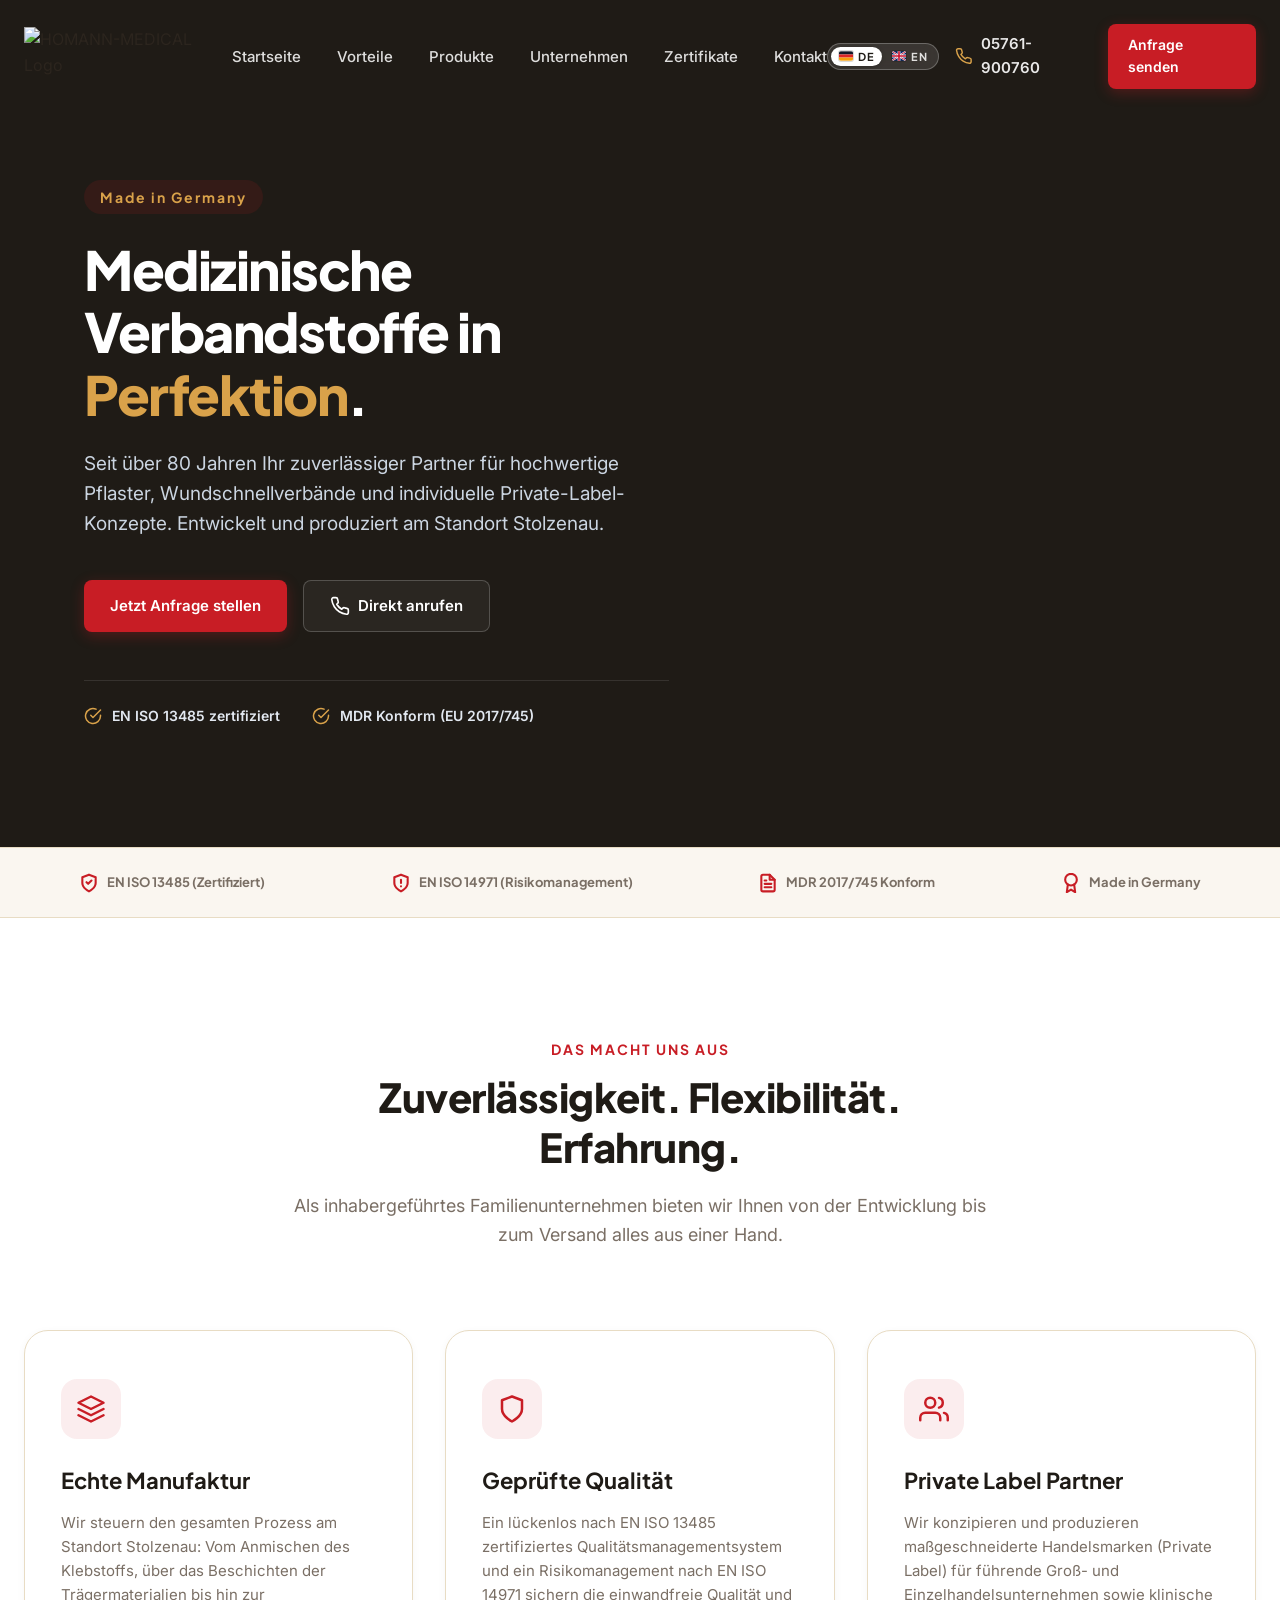
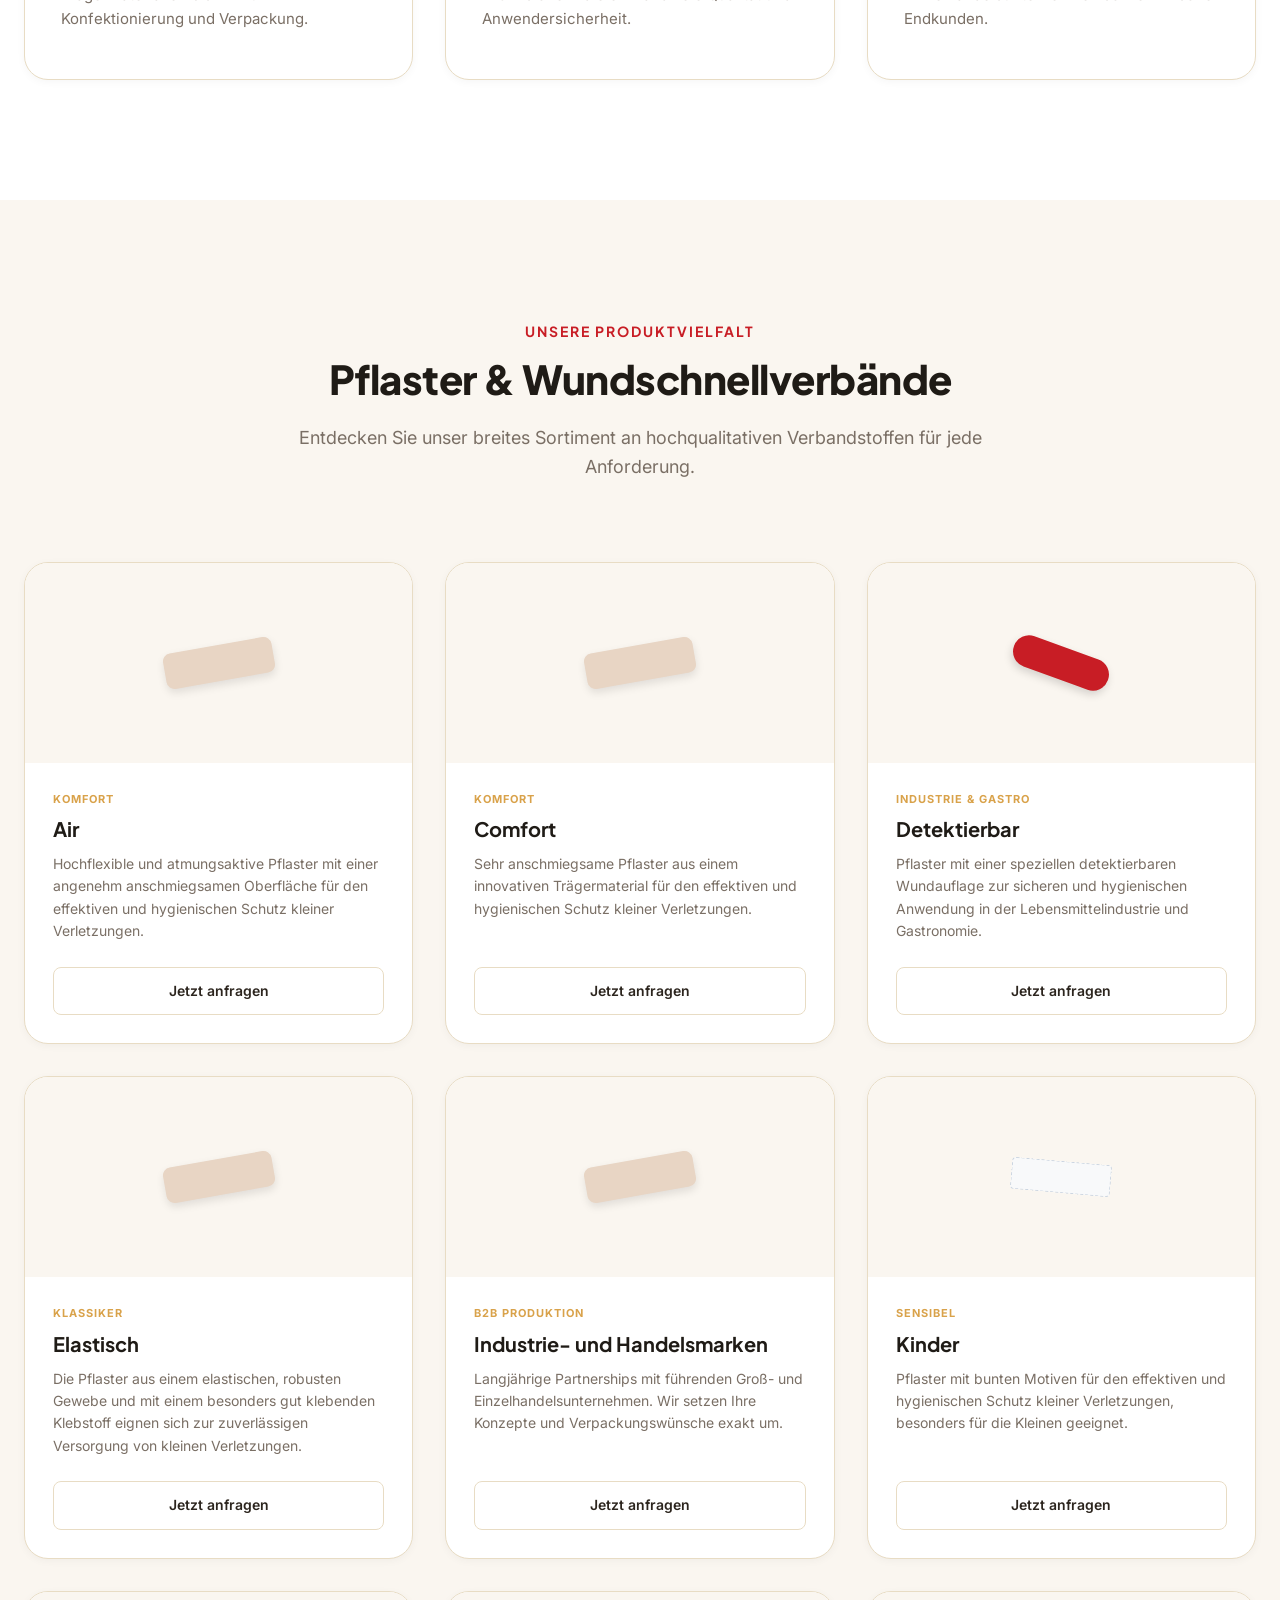
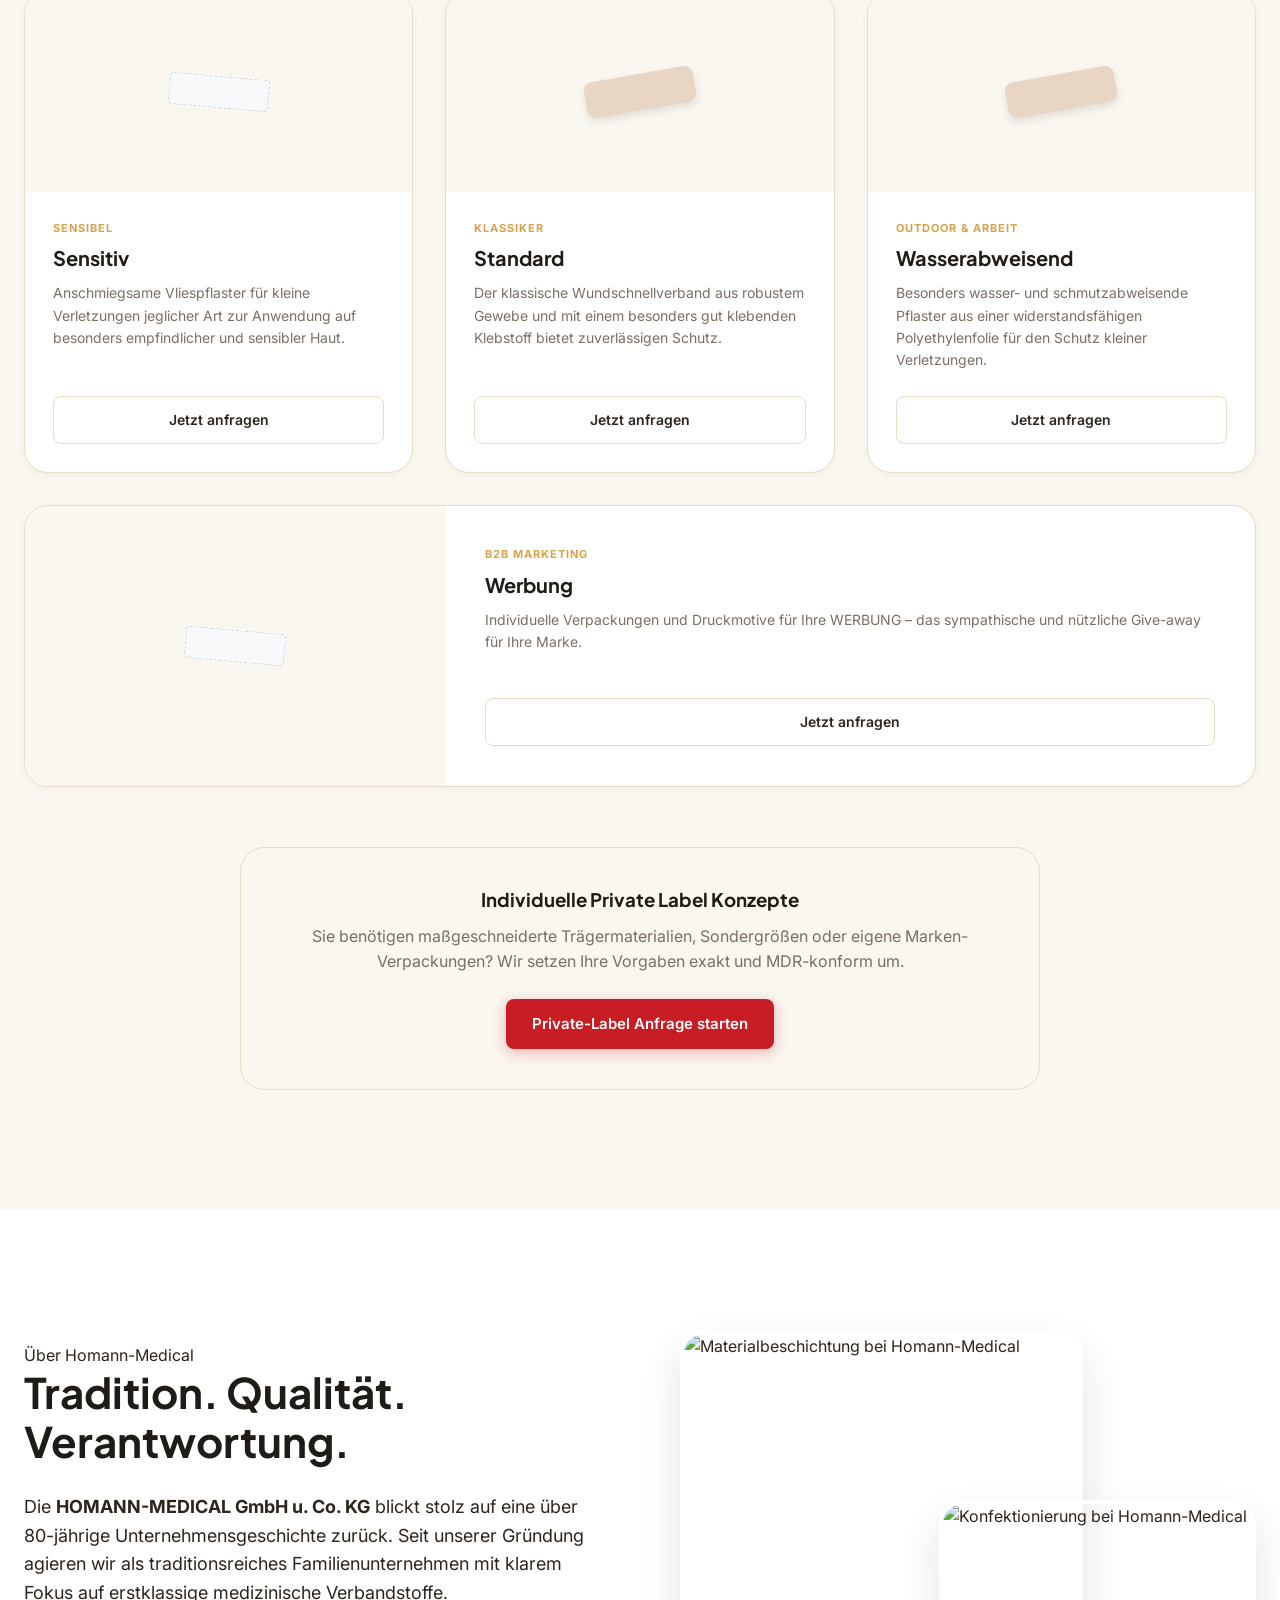
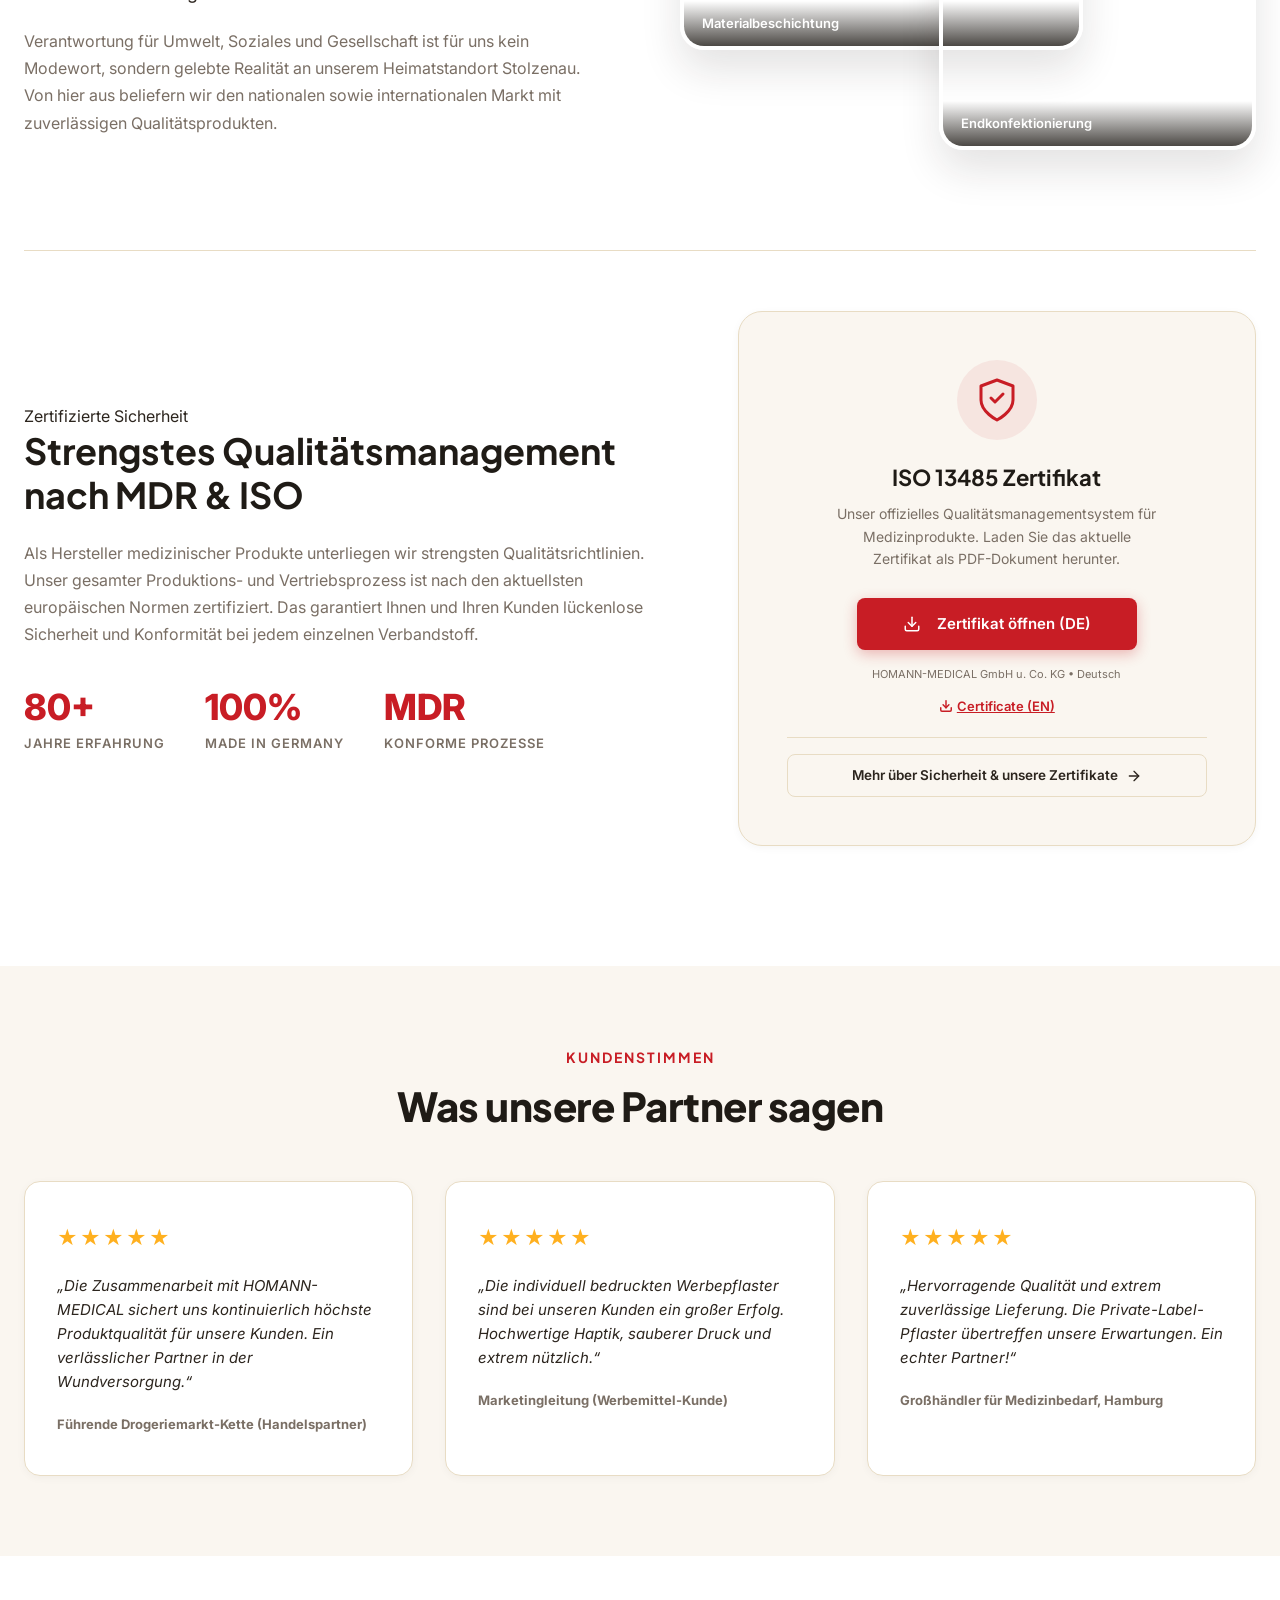
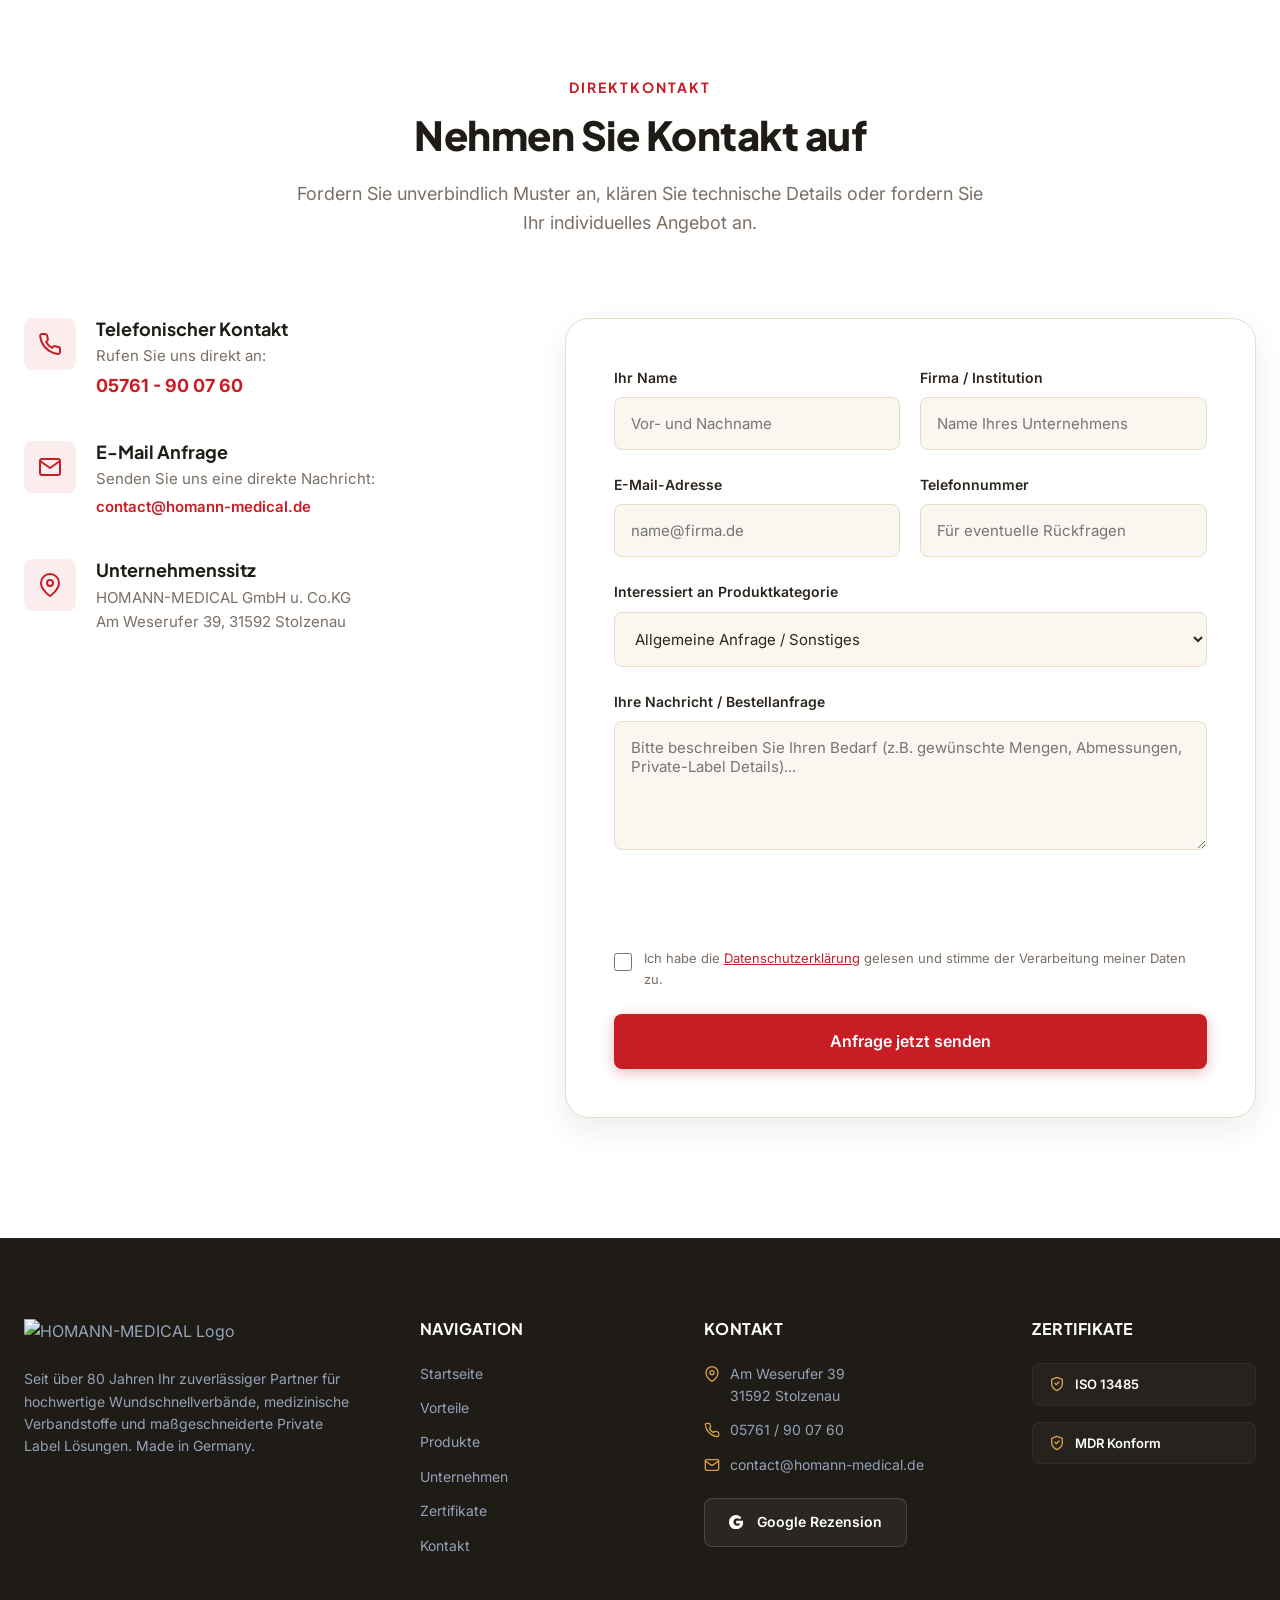
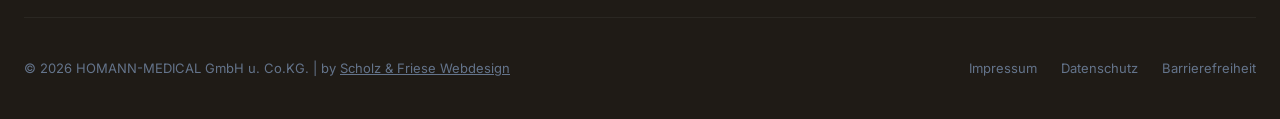
==== commit 0609fac9: "feat(i18n): Vollständige Übersetzung der Produktvielfalt-Titel, Badges und Footer-Navigation" ====
--- a/index.html
+++ b/index.html
@@ -95,7 +95,7 @@
             </svg>
             05761 / 90 07 60
           </a>
-          <p class="nav-mobile-copyright">© 2026 Homann-Medical</p>
+          <p class="nav-mobile-copyright" data-i18n="nav.mobile_copyright">© 2026 Homann-Medical</p>
         </div>
       </nav>
       <div class="nav-overlay" id="nav-overlay"></div>
@@ -317,7 +317,7 @@
           </div>
           <div class="product-info">
             <span class="product-tag" data-i18n="products.tag_comfort">Komfort</span>
-            <h3>Air</h3>
+            <h3 data-i18n="products.prod1_title">Air</h3>
             <p data-i18n="products.air_desc">Hochflexible und atmungsaktive Pflaster mit einer angenehm anschmiegsamen Oberfläche für den effektiven und hygienischen Schutz kleiner Verletzungen.</p>
             <a href="#contact" class="btn btn-secondary product-inquiry-btn" data-product="Air" data-i18n="products.inquire_btn">Jetzt anfragen</a>
           </div>
@@ -331,7 +331,7 @@
           </div>
           <div class="product-info">
             <span class="product-tag" data-i18n="products.tag_comfort">Komfort</span>
-            <h3>Comfort</h3>
+            <h3 data-i18n="products.prod2_title">Comfort</h3>
             <p data-i18n="products.comfort_desc">Sehr anschmiegsame Pflaster aus einem innovativen Trägermaterial für den effektiven und hygienischen Schutz kleiner Verletzungen.</p>
             <a href="#contact" class="btn btn-secondary product-inquiry-btn" data-product="Comfort" data-i18n="products.inquire_btn">Jetzt anfragen</a>
           </div>
@@ -345,7 +345,7 @@
           </div>
           <div class="product-info">
             <span class="product-tag" data-i18n="products.tag_industry">Industrie & Gastro</span>
-            <h3>Detektierbar</h3>
+            <h3 data-i18n="products.prod3_title">Detektierbar</h3>
             <p data-i18n="products.detectable_desc">Pflaster mit einer speziellen detektierbaren Wundauflage zur sicheren und hygienischen Anwendung in der Lebensmittelindustrie und Gastronomie.</p>
             <a href="#contact" class="btn btn-secondary product-inquiry-btn" data-product="Detektierbar" data-i18n="products.inquire_btn">Jetzt anfragen</a>
           </div>
@@ -359,7 +359,7 @@
           </div>
           <div class="product-info">
             <span class="product-tag" data-i18n="products.tag_classic">Klassiker</span>
-            <h3>Elastisch</h3>
+            <h3 data-i18n="products.prod4_title">Elastisch</h3>
             <p data-i18n="products.elastic_desc">Die Pflaster aus einem elastischen, robusten Gewebe und mit einem besonders gut klebenden Klebstoff eignen sich zur zuverlässigen Versorgung von kleinen Verletzungen.</p>
             <a href="#contact" class="btn btn-secondary product-inquiry-btn" data-product="Elastisch" data-i18n="products.inquire_btn">Jetzt anfragen</a>
           </div>
@@ -373,7 +373,7 @@
           </div>
           <div class="product-info">
             <span class="product-tag" data-i18n="products.tag_b2b_prod">B2B Produktion</span>
-            <h3>Industrie- und Handelsmarken</h3>
+            <h3 data-i18n="products.prod5_title">Industrie- und Handelsmarken</h3>
             <p data-i18n="products.private_label_desc">Langjährige Partnerships mit führenden Groß- und Einzelhandelsunternehmen. Wir setzen Ihre Konzepte und Verpackungswünsche exakt um.</p>
             <a href="#contact" class="btn btn-secondary product-inquiry-btn" data-product="Industrie- und Handelsmarken" data-i18n="products.inquire_btn">Jetzt anfragen</a>
           </div>
@@ -387,7 +387,7 @@
           </div>
           <div class="product-info">
             <span class="product-tag" data-i18n="products.tag_sensitive">Sensibel</span>
-            <h3>Kinder</h3>
+            <h3 data-i18n="products.prod6_title">Kinder</h3>
             <p data-i18n="products.kids_desc">Pflaster mit bunten Motiven für den effektiven und hygienischen Schutz kleiner Verletzungen, besonders für die Kleinen geeignet.</p>
             <a href="#contact" class="btn btn-secondary product-inquiry-btn" data-product="Kinder" data-i18n="products.inquire_btn">Jetzt anfragen</a>
           </div>
@@ -401,7 +401,7 @@
           </div>
           <div class="product-info">
             <span class="product-tag" data-i18n="products.tag_sensitive">Sensibel</span>
-            <h3>Sensitiv</h3>
+            <h3 data-i18n="products.prod7_title">Sensitiv</h3>
             <p data-i18n="products.sensitive_desc">Anschmiegsame Vliespflaster für kleine Verletzungen jeglicher Art zur Anwendung auf besonders empfindlicher und sensibler Haut.</p>
             <a href="#contact" class="btn btn-secondary product-inquiry-btn" data-product="Sensitiv" data-i18n="products.inquire_btn">Jetzt anfragen</a>
           </div>
@@ -415,7 +415,7 @@
           </div>
           <div class="product-info">
             <span class="product-tag" data-i18n="products.tag_classic">Klassiker</span>
-            <h3>Standard</h3>
+            <h3 data-i18n="products.prod8_title">Standard</h3>
             <p data-i18n="products.standard_desc">Der klassische Wundschnellverband aus robustem Gewebe und mit einem besonders gut klebenden Klebstoff bietet zuverlässigen Schutz.</p>
             <a href="#contact" class="btn btn-secondary product-inquiry-btn" data-product="Standard" data-i18n="products.inquire_btn">Jetzt anfragen</a>
           </div>
@@ -429,7 +429,7 @@
           </div>
           <div class="product-info">
             <span class="product-tag" data-i18n="products.tag_outdoor">Outdoor & Arbeit</span>
-            <h3>Wasserabweisend</h3>
+            <h3 data-i18n="products.prod9_title">Wasserabweisend</h3>
             <p data-i18n="products.waterproof_desc">Besonders wasser- und schmutzabweisende Pflaster aus einer widerstandsfähigen Polyethylenfolie für den Schutz kleiner Verletzungen.</p>
             <a href="#contact" class="btn btn-secondary product-inquiry-btn" data-product="Wasserabweisend" data-i18n="products.inquire_btn">Jetzt anfragen</a>
           </div>
@@ -443,7 +443,7 @@
           </div>
           <div class="product-info">
             <span class="product-tag" data-i18n="products.tag_marketing">B2B Marketing</span>
-            <h3>Werbung</h3>
+            <h3 data-i18n="products.prod10_title">Werbung</h3>
             <p data-i18n="products.promo_desc">Individuelle Verpackungen und Druckmotive für Ihre WERBUNG – das sympathische und nützliche Give-away für Ihre Marke.</p>
             <a href="#contact" class="btn btn-secondary product-inquiry-btn" data-product="Werbung" data-i18n="products.inquire_btn">Jetzt anfragen</a>
           </div>
@@ -723,6 +723,7 @@
             <a href="#strengths" class="footer-nav-link" data-i18n="nav.strengths">Vorteile</a>
             <a href="#products" class="footer-nav-link" data-i18n="nav.products">Produkte</a>
             <a href="#company" class="footer-nav-link" data-i18n="nav.company">Unternehmen</a>
+            <a href="zertifikate.html" class="footer-nav-link" data-i18n="nav.certificates">Zertifikate</a>
             <a href="#contact" class="footer-nav-link" data-i18n="nav.contact">Kontakt</a>
           </div>
         </div>
@@ -772,14 +773,14 @@
                 <path d="M12 22s8-4 8-10V5l-8-3-8 3v7c0 6 8 10 8 10z"/>
                 <path d="m9 11 2 2 4-4"/>
               </svg>
-              <span>ISO 13485</span>
+              <span data-i18n="footer.badge_iso">ISO 13485</span>
             </div>
             <div class="footer-badge-item">
               <svg fill="none" stroke="currentColor" stroke-linecap="round" stroke-linejoin="round" stroke-width="2" viewBox="0 0 24 24" width="16" height="16">
                 <path d="M12 22s8-4 8-10V5l-8-3-8 3v7c0 6 8 10 8 10z"/>
                 <path d="m9 11 2 2 4-4"/>
               </svg>
-              <span>MDR Konform</span>
+              <span data-i18n="footer.badge_mdr">MDR Konform</span>
             </div>
           </div>
         </div>
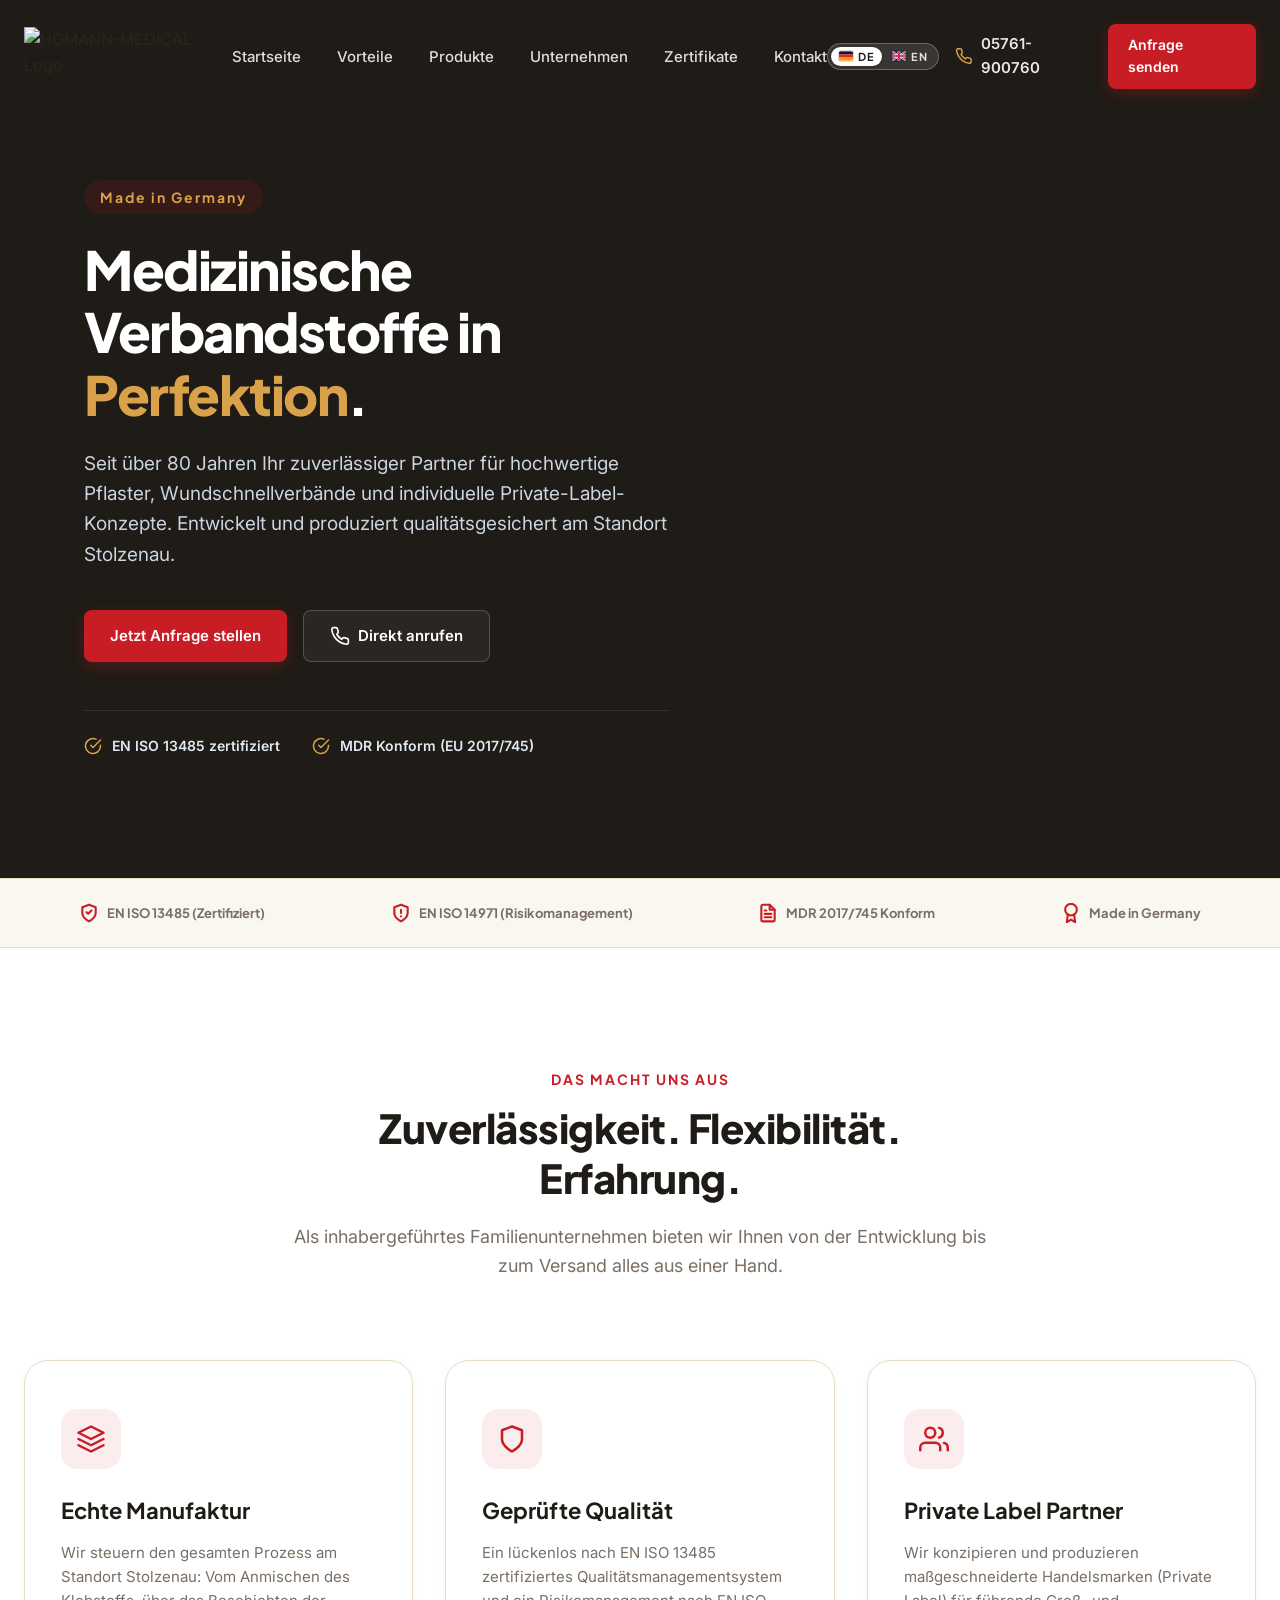
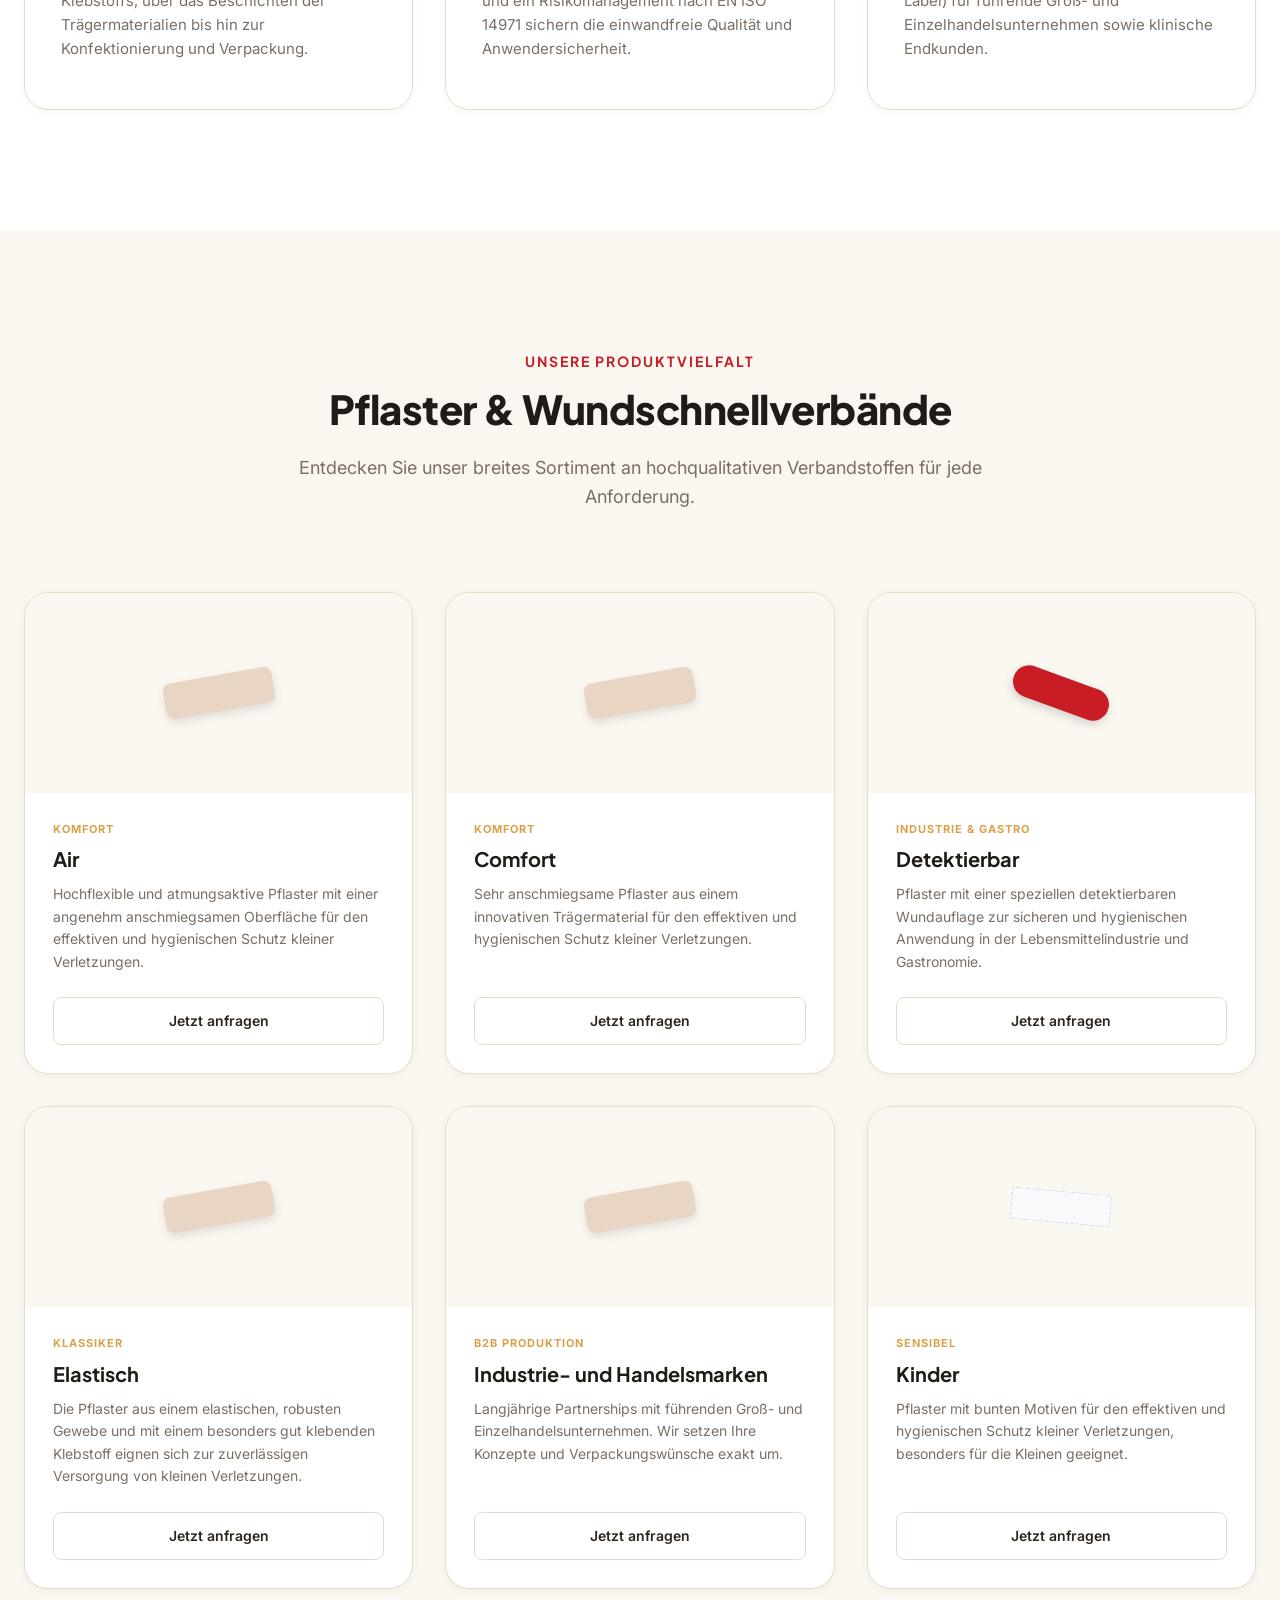
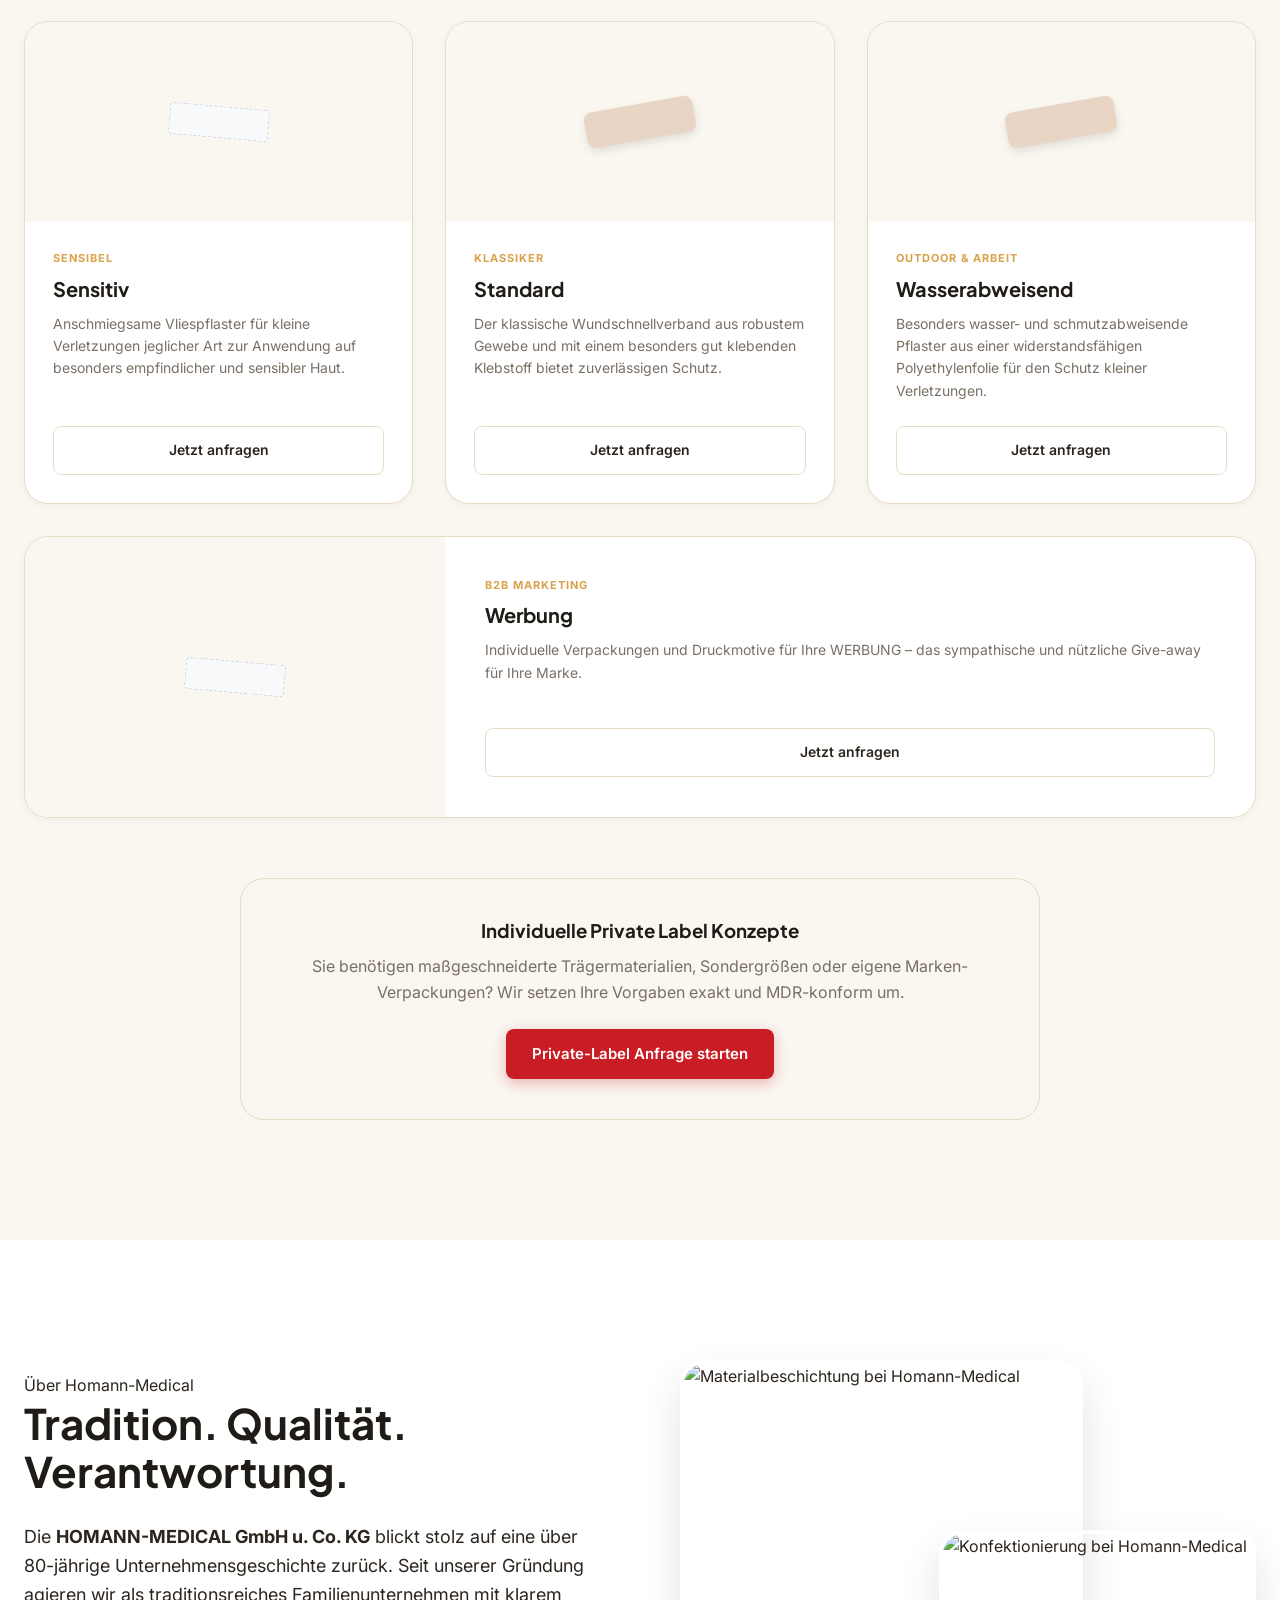
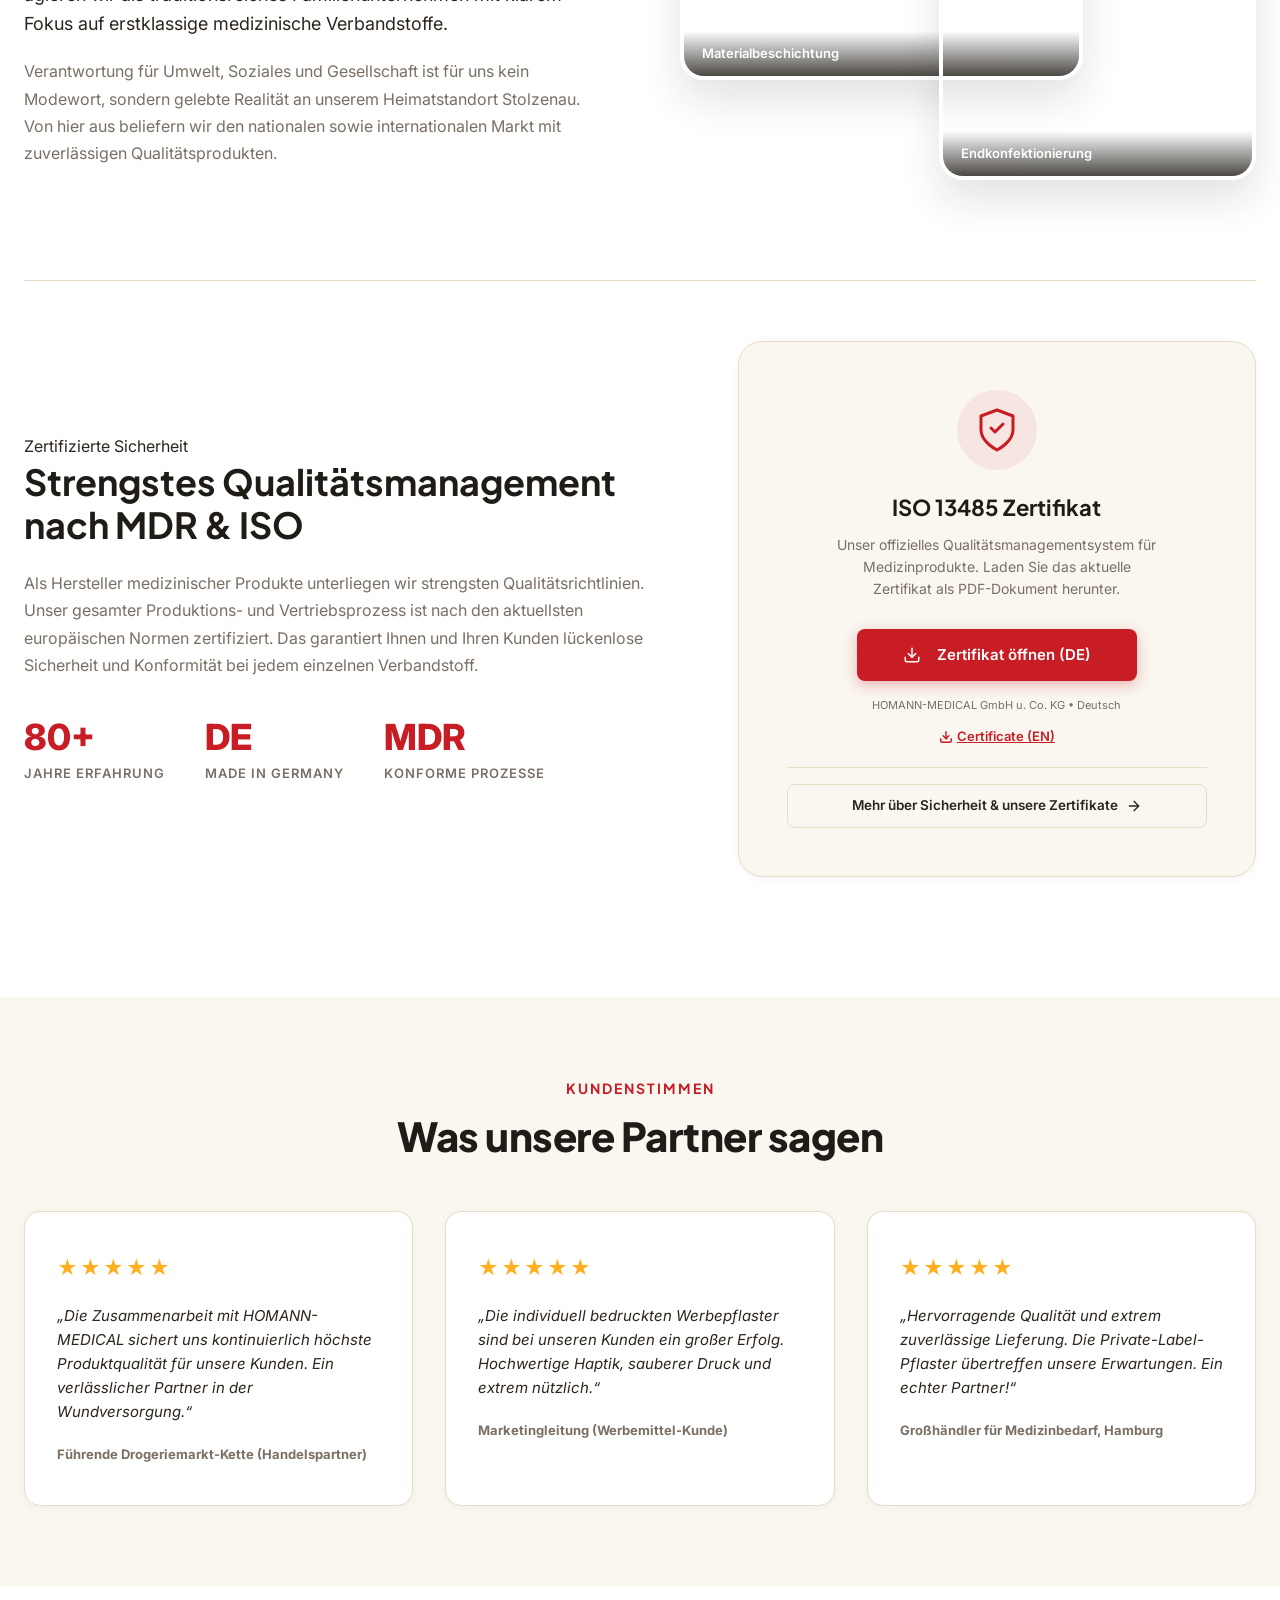
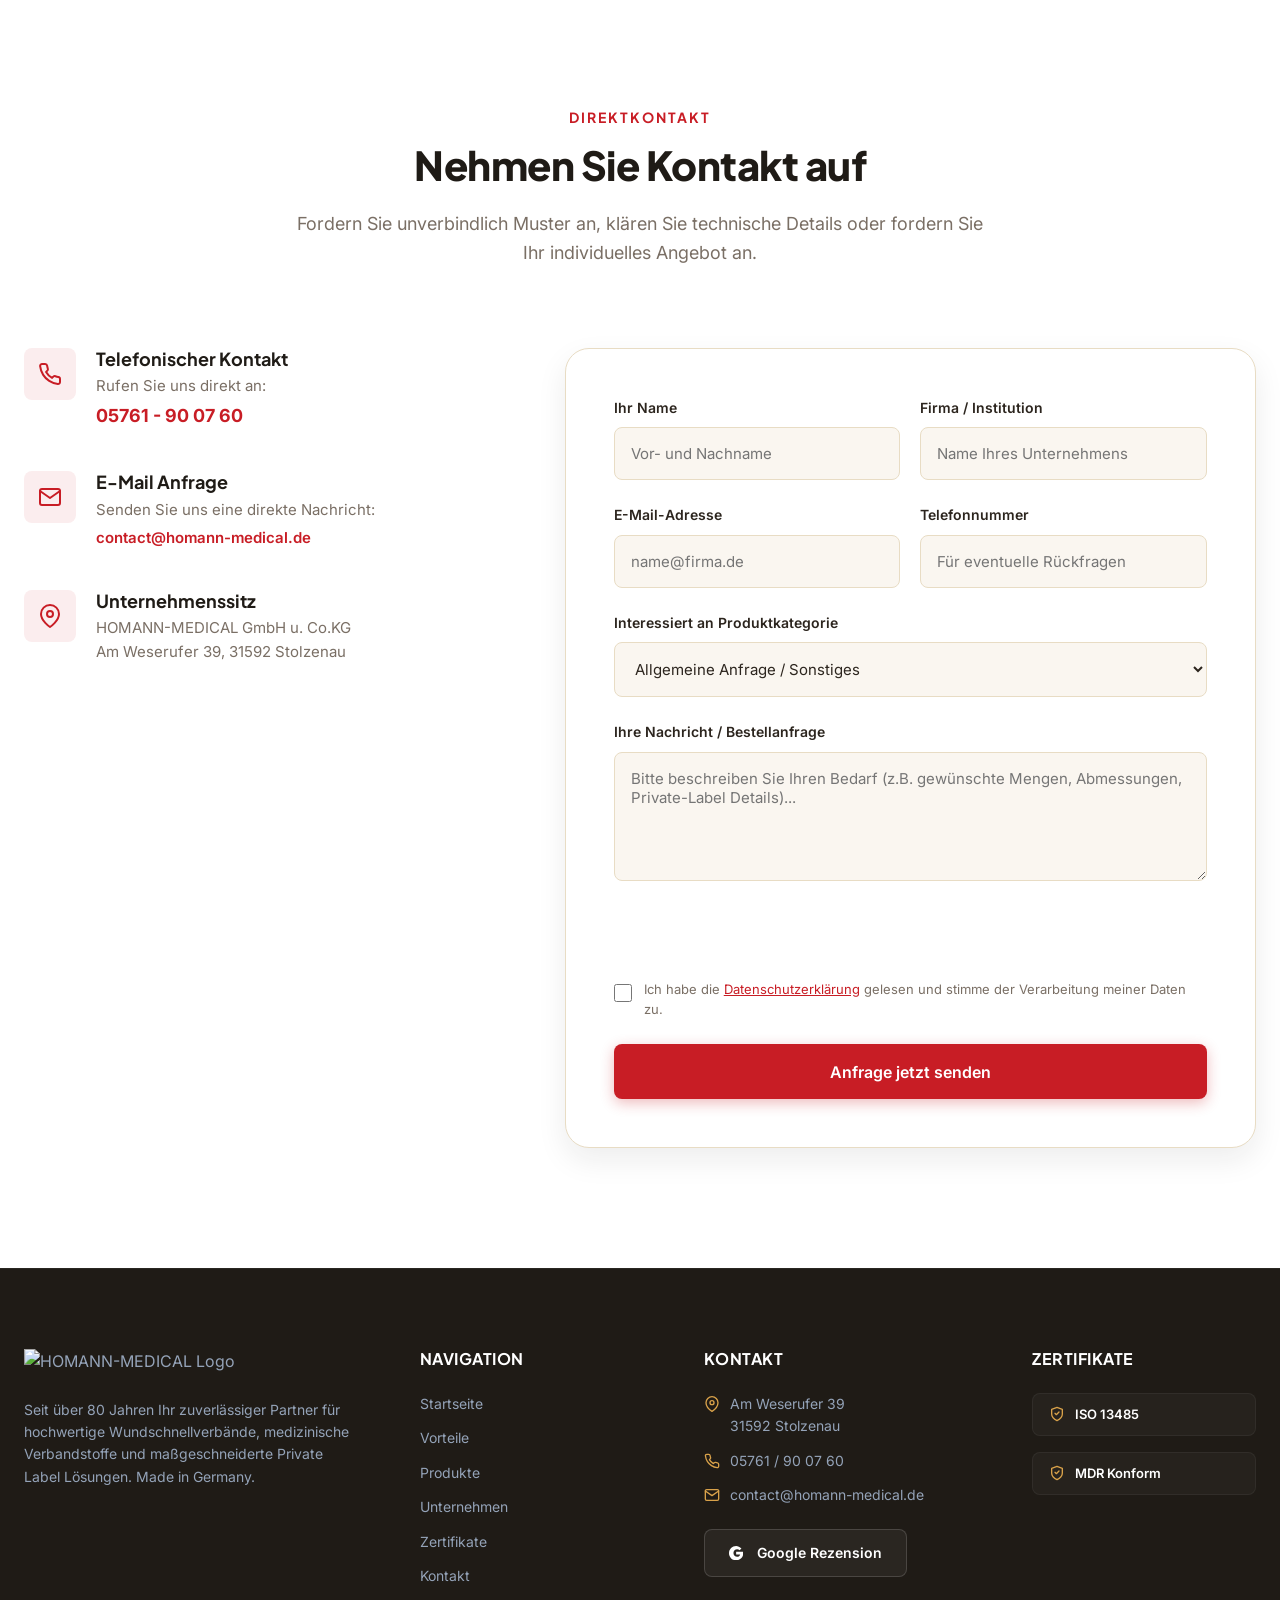
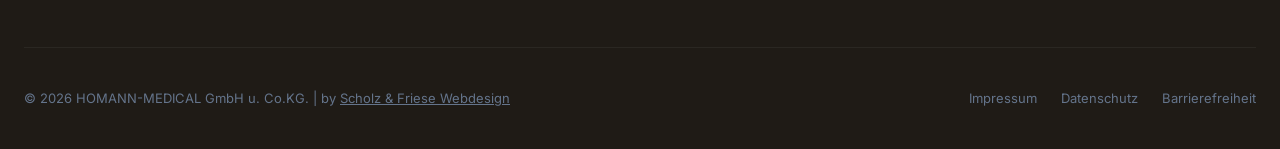
==== commit 269485a4: "feat(content): update hero description with quality assurance and change stat badge to DE" ====
--- a/index.html
+++ b/index.html
@@ -8,21 +8,96 @@
   <title>Homann-Medical | Premium Pflaster-Hersteller &amp; Private Label Lösungen</title>
   <meta name="description" content="HOMANN-MEDICAL ist Ihr zuverlässiger deutscher Partner für hochwertige Wundschnellverbände, Pflaster und medizinische Verbandstoffe. Seit über 80 Jahren Marktführer für Industrie, Handel und Private Label Lösungen. Made in Germany.">
   <meta name="robots" content="index, follow">
-  <link rel="canonical" href="https://homan-madical.pages.dev/">
+  <link rel="canonical" href="https://www.homann-medical.de/">
   
   <!-- Open Graph / Facebook -->
   <meta property="og:type" content="website">
-  <meta property="og:url" content="https://homan-madical.pages.dev/">
+  <meta property="og:url" content="https://www.homann-medical.de/">
   <meta property="og:title" content="Homann-Medical | Premium Pflaster-Hersteller &amp; Private Label">
   <meta property="og:description" content="Seit über 80 Jahren Ihr deutscher Partner für hochwertige Pflaster, Wundschnellverbände und maßgeschneiderte Private Label Lösungen.">
   <meta property="og:image" content="https://pub-b33108412309406a9a941ddc51e9a5b9.r2.dev/Homan-madical/logo%20(1)_ergebnis.webp">
 
   <!-- Twitter -->
   <meta name="twitter:card" content="summary_large_image">
-  <meta name="twitter:url" content="https://homan-madical.pages.dev/">
+  <meta name="twitter:url" content="https://www.homann-medical.de/">
   <meta name="twitter:title" content="Homann-Medical | Premium Pflaster-Hersteller &amp; Private Label">
   <meta name="twitter:description" content="Seit über 80 Jahren Ihr deutscher Partner für hochwertige Pflaster, Wundschnellverbände und maßgeschneiderte Private Label Lösungen.">
   <meta name="twitter:image" content="https://pub-b33108412309406a9a941ddc51e9a5b9.r2.dev/Homan-madical/logo%20(1)_ergebnis.webp">
+
+  <!-- Schema.org Structured Data (JSON-LD) -->
+  <script type="application/ld+json">
+  {
+    "@context": "https://schema.org",
+    "@graph": [
+      {
+        "@type": ["Organization", "LocalBusiness", "MedicalBusiness"],
+        "@id": "https://www.homann-medical.de/#organization",
+        "name": "HOMANN-MEDICAL GmbH u. Co. KG",
+        "legalName": "HOMANN-MEDICAL GmbH u. Co. KG",
+        "url": "https://www.homann-medical.de/",
+        "logo": {
+          "@type": "ImageObject",
+          "url": "https://pub-b33108412309406a9a941ddc51e9a5b9.r2.dev/Homan-madical/logo%20(1)_ergebnis.webp",
+          "caption": "HOMANN-MEDICAL Logo"
+        },
+        "image": "https://pub-b33108412309406a9a941ddc51e9a5b9.r2.dev/Homan-madical/logo%20(1)_ergebnis.webp",
+        "description": "Traditionsreicher deutscher Hersteller für hochwertige Wundschnellverbände, Pflaster, medizinische Verbandstoffe und maßgeschneiderte Private Label Lösungen. Made in Germany seit über 80 Jahren.",
+        "address": {
+          "@type": "PostalAddress",
+          "streetAddress": "Am Weserufer 39",
+          "addressLocality": "Stolzenau",
+          "postalCode": "31592",
+          "addressCountry": "DE"
+        },
+        "geo": {
+          "@type": "GeoCoordinates",
+          "latitude": 52.5198002,
+          "longitude": 9.0765113
+        },
+        "telephone": "+49-5761-900760",
+        "email": "contact@homann-medical.de",
+        "priceRange": "$$",
+        "hasCredential": [
+          {
+            "@type": "EducationalOccupationalCredential",
+            "name": "EN ISO 13485:2016 (Zertifiziertes Qualitätsmanagementsystem)"
+          },
+          {
+            "@type": "EducationalOccupationalCredential",
+            "name": "MDR 2017/745 Konformität (EU Medizinprodukte-Verordnung)"
+          },
+          {
+            "@type": "EducationalOccupationalCredential",
+            "name": "EN ISO 14971 (Risikomanagement für Medizinprodukte)"
+          }
+        ],
+        "sameAs": [
+          "https://search.google.com/local/writereview?placeid=ChIJa42qxJiasEcRM7m_PBf1JIc"
+        ],
+        "contactPoint": [
+          {
+            "@type": "ContactPoint",
+            "telephone": "+49-5761-900760",
+            "contactType": "customer service",
+            "email": "contact@homann-medical.de",
+            "availableLanguage": ["German", "English"],
+            "areaServed": ["DE", "AT", "CH", "EU"]
+          }
+        ]
+      },
+      {
+        "@type": "WebSite",
+        "@id": "https://www.homann-medical.de/#website",
+        "url": "https://www.homann-medical.de/",
+        "name": "HOMANN-MEDICAL",
+        "publisher": {
+          "@id": "https://www.homann-medical.de/#organization"
+        },
+        "inLanguage": ["de-DE", "en-US"]
+      }
+    ]
+  }
+  </script>
 
   <!-- Favicon -->
   <link rel="icon" href="https://pub-b33108412309406a9a941ddc51e9a5b9.r2.dev/Homan-madical/Homann_Madical_Flavicon_ergebnis.webp" type="image/webp">
@@ -179,7 +254,7 @@
       <div class="hero-content reveal">
         <span class="eyebrow" data-i18n="hero.eyebrow">Made in Germany</span>
         <h1 data-i18n="hero.title">Medizinische Verbandstoffe in <span>Perfektion</span>.</h1>
-        <p data-i18n="hero.desc">Seit über 80 Jahren Ihr zuverlässiger Partner für hochwertige Pflaster, Wundschnellverbände und individuelle Private-Label-Konzepte. Entwickelt und produziert am Standort Stolzenau.</p>
+        <p data-i18n="hero.desc">Seit über 80 Jahren Ihr zuverlässiger Partner für hochwertige Pflaster, Wundschnellverbände und individuelle Private-Label-Konzepte. Entwickelt und produziert qualitätsgesichert am Standort Stolzenau.</p>
         <div class="hero-ctas">
           <a href="#contact" class="btn btn-primary" data-i18n="hero.cta_primary">Jetzt Anfrage stellen</a>
           <a href="tel:05761900760" class="btn btn-secondary">
@@ -498,7 +573,7 @@
               <span class="stat-label" data-i18n="quality.stat1_label">Jahre Erfahrung</span>
             </div>
             <div class="stat-item">
-              <span class="stat-num">100%</span>
+              <span class="stat-num">DE</span>
               <span class="stat-label" data-i18n="quality.stat2_label">Made in Germany</span>
             </div>
             <div class="stat-item">
